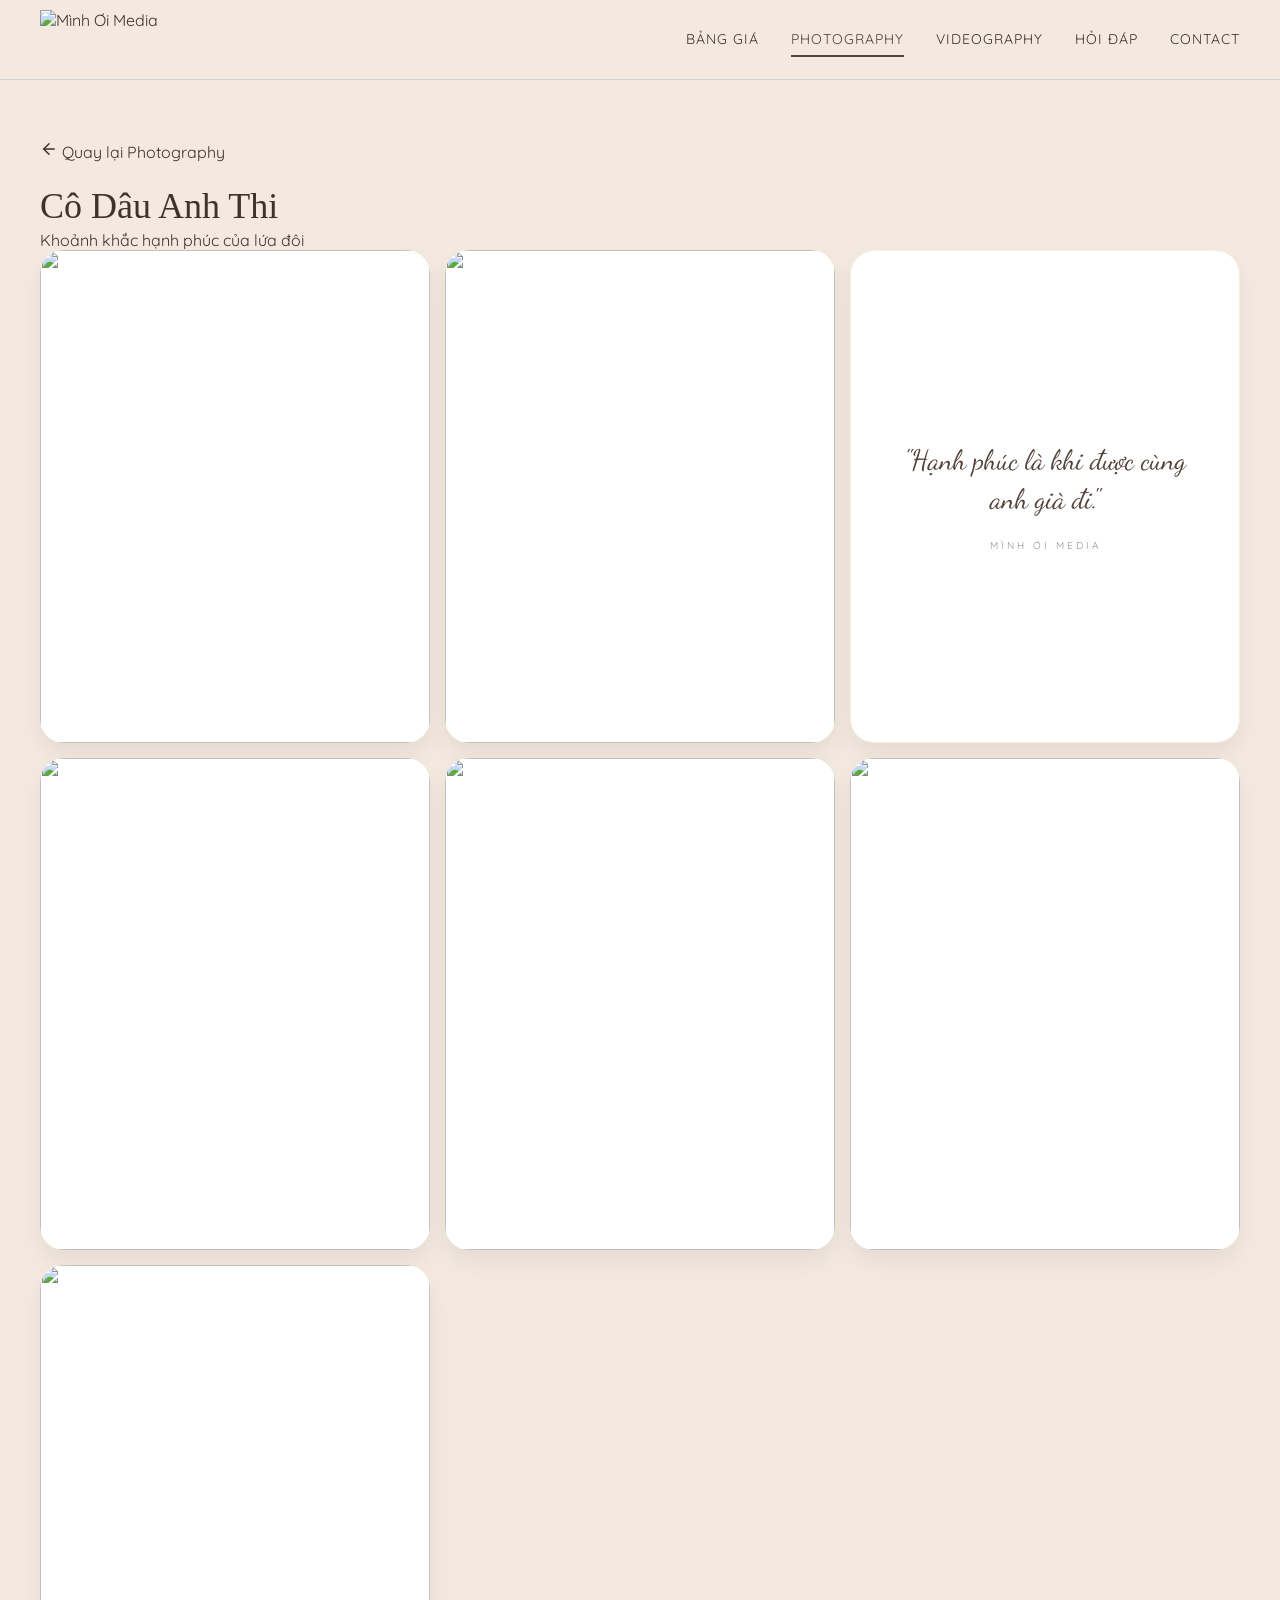
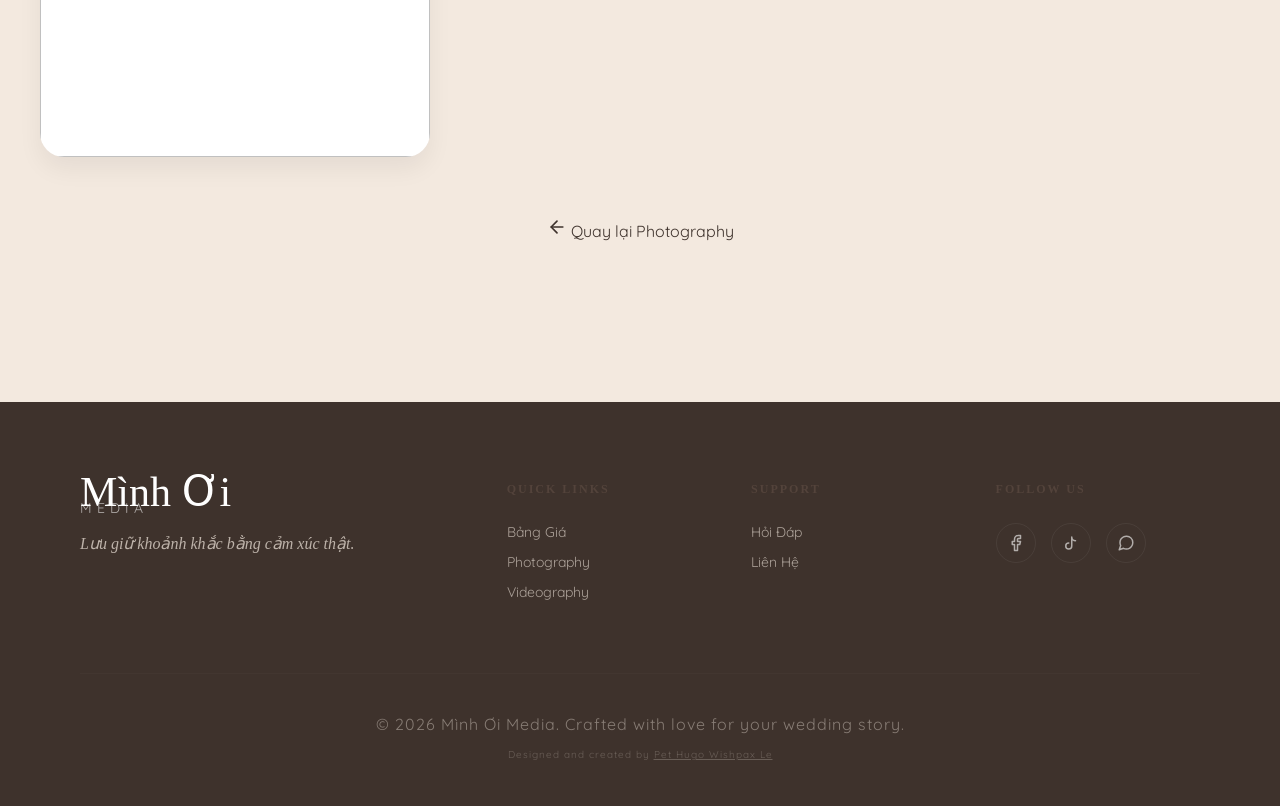
==== album-detail.html @ a2ce431c "Add: New Lễ Dặm Ngõ video and renumbered portfolio grid" ====
<!DOCTYPE html>
<html lang="vi">

<head>
  <meta charset="UTF-8">
  <meta name="viewport" content="width=device-width, initial-scale=1.0">
  <title>Album Chi Tiết - Mình Ơi Media</title>
  <link rel="stylesheet" href="css/style.css">
  <link rel="preconnect" href="https://fonts.googleapis.com">
  <link rel="preconnect" href="https://fonts.gstatic.com" crossorigin>
  <link
    href="https://fonts.googleapis.com/css2?family=Dancing+Script:wght@700&family=Quicksand:wght@400;700&display=swap"
    rel="stylesheet">
  <script src="js/layout.js"></script>
</head>

<body>

  <div id="header-placeholder"></div>

  <main class="container section">
    <div style="margin-bottom: 20px;">
      <a href="photography.html" class="back-link" style="margin-top: 0;">
        <svg width="18" height="18" viewBox="0 0 24 24" fill="none" stroke="currentColor" stroke-width="2"
          stroke-linecap="round" stroke-linejoin="round">
          <line x1="19" y1="12" x2="5" y2="12"></line>
          <polyline points="12 19 5 12 12 5"></polyline>
        </svg>
        Quay lại Photography
      </a>
    </div>

    <div class="price-header reveal">
      <h2 id="albumTitle">Wedding Album</h2>
      <p id="albumSub">Khoảnh khắc hạnh phúc của lứa đôi</p>
    </div>

    <div class="gallery-grid album-detail-grid reveal" id="albumGrid">
      <!-- Photos will be injected here by JavaScript -->
    </div>

    <div style="text-align: center; margin-top: 60px;">
      <a href="photography.html" class="back-link">
        <svg width="20" height="20" viewBox="0 0 24 24" fill="none" stroke="currentColor" stroke-width="2"
          stroke-linecap="round" stroke-linejoin="round">
          <line x1="19" y1="12" x2="5" y2="12"></line>
          <polyline points="12 19 5 12 12 5"></polyline>
        </svg>
        Quay lại Photography
      </a>
    </div>
  </main>

  <div id="footer-placeholder"></div>

  <script src="js/main.js"></script>
  <script>
    layout.inject('photography');

    // Mock Database for 12 Albums (72 images total)
    const albumData = {
      "1": {
        name: "Cô Dâu Anh Thi",
        images: [
          "https://res.cloudinary.com/dyehwoscu/image/upload/v1778867570/A%CC%89nh_ma%CC%80n_hi%CC%80nh_2026-05-16_lu%CC%81c_00.52.45_y3jgu2.png",
          "https://res.cloudinary.com/dyehwoscu/image/upload/v1778867585/A%CC%89nh_ma%CC%80n_hi%CC%80nh_2026-05-16_lu%CC%81c_00.53.00_eejfwb.png",
          "https://res.cloudinary.com/dyehwoscu/image/upload/v1778867624/A%CC%89nh_ma%CC%80n_hi%CC%80nh_2026-05-16_lu%CC%81c_00.53.27_h07cg3.png",
          "https://res.cloudinary.com/dyehwoscu/image/upload/v1778867639/A%CC%89nh_ma%CC%80n_hi%CC%80nh_2026-05-16_lu%CC%81c_00.53.40_mc8ugx.png",
          "https://res.cloudinary.com/dyehwoscu/image/upload/v1778867644/A%CC%89nh_ma%CC%80n_hi%CC%80nh_2026-05-16_lu%CC%81c_00.53.55_llrdom.png",
          "https://res.cloudinary.com/dyehwoscu/image/upload/v1778867688/A%CC%89nh_ma%CC%80n_hi%CC%80nh_2026-05-16_lu%CC%81c_00.54.43_shcogv.png"
        ]
      },
      "2": {
        name: "Tuyền & Toàn",
        images: [
          "https://res.cloudinary.com/dyehwoscu/image/upload/v1778867798/A%CC%89nh_ma%CC%80n_hi%CC%80nh_2026-05-16_lu%CC%81c_00.56.26_crbg4y.png",
          "https://res.cloudinary.com/dyehwoscu/image/upload/v1778867952/A%CC%89nh_ma%CC%80n_hi%CC%80nh_2026-05-16_lu%CC%81c_00.58.47_cwvued.png",
          "https://res.cloudinary.com/dyehwoscu/image/upload/v1778867965/A%CC%89nh_ma%CC%80n_hi%CC%80nh_2026-05-16_lu%CC%81c_00.59.08_z3aqrq.png",
          "https://res.cloudinary.com/dyehwoscu/image/upload/v1778868008/A%CC%89nh_ma%CC%80n_hi%CC%80nh_2026-05-16_lu%CC%81c_01.00.03_f8xjlv.png",
          "https://res.cloudinary.com/dyehwoscu/image/upload/v1778868021/A%CC%89nh_ma%CC%80n_hi%CC%80nh_2026-05-16_lu%CC%81c_01.00.16_aghjgg.png"
        ]
      },

      "3": {
        name: "Huỳnh & Khanh",
        images: [
          "https://res.cloudinary.com/dyehwoscu/image/upload/v1778868256/A%CC%89nh_ma%CC%80n_hi%CC%80nh_2026-05-16_lu%CC%81c_01.04.04_bqmqoh.png",
          "https://res.cloudinary.com/dyehwoscu/image/upload/v1778868247/A%CC%89nh_ma%CC%80n_hi%CC%80nh_2026-05-16_lu%CC%81c_01.03.53_oynrd2.png",
          "https://res.cloudinary.com/dyehwoscu/image/upload/v1778868284/A%CC%89nh_ma%CC%80n_hi%CC%80nh_2026-05-16_lu%CC%81c_01.04.27_uslb1x.png",
          "https://res.cloudinary.com/dyehwoscu/image/upload/v1778868303/A%CC%89nh_ma%CC%80n_hi%CC%80nh_2026-05-16_lu%CC%81c_01.04.40_gc7xqq.png",
          "https://res.cloudinary.com/dyehwoscu/image/upload/v1778868307/A%CC%89nh_ma%CC%80n_hi%CC%80nh_2026-05-16_lu%CC%81c_01.04.59_gtc5yh.png"
        ]
      },
      "4": {
        name: "Nhi & Tú",
        images: [
          "https://res.cloudinary.com/dyehwoscu/image/upload/v1778868472/A%CC%89nh_ma%CC%80n_hi%CC%80nh_2026-05-16_lu%CC%81c_01.07.38_vb0vzj.png",
          "https://res.cloudinary.com/dyehwoscu/image/upload/v1778868494/A%CC%89nh_ma%CC%80n_hi%CC%80nh_2026-05-16_lu%CC%81c_01.07.47_w2yy7k.png",
          "https://res.cloudinary.com/dyehwoscu/image/upload/v1778868461/A%CC%89nh_ma%CC%80n_hi%CC%80nh_2026-05-16_lu%CC%81c_01.07.24_umuiot.png",
          "https://res.cloudinary.com/dyehwoscu/image/upload/v1778868434/A%CC%89nh_ma%CC%80n_hi%CC%80nh_2026-05-16_lu%CC%81c_01.06.59_scdpja.png",
          "https://res.cloudinary.com/dyehwoscu/image/upload/v1778868447/A%CC%89nh_ma%CC%80n_hi%CC%80nh_2026-05-16_lu%CC%81c_01.07.10_ytfgfo.png"
        ]
      },
      "5": {
        name: "Phượng & Tú",
        images: [
          "https://res.cloudinary.com/dyehwoscu/image/upload/v1778868683/A%CC%89nh_ma%CC%80n_hi%CC%80nh_2026-05-16_lu%CC%81c_01.11.14_swv3sn.png",
          "https://res.cloudinary.com/dyehwoscu/image/upload/v1778868679/A%CC%89nh_ma%CC%80n_hi%CC%80nh_2026-05-16_lu%CC%81c_01.10.59_rrn3sp.png",
          "https://res.cloudinary.com/dyehwoscu/image/upload/v1778868662/A%CC%89nh_ma%CC%80n_hi%CC%80nh_2026-05-16_lu%CC%81c_01.10.47_isftcd.png",
          "https://res.cloudinary.com/dyehwoscu/image/upload/v1778868638/A%CC%89nh_ma%CC%80n_hi%CC%80nh_2026-05-16_lu%CC%81c_01.10.30_juo9h8.png",
          "https://res.cloudinary.com/dyehwoscu/image/upload/v1778868634/A%CC%89nh_ma%CC%80n_hi%CC%80nh_2026-05-16_lu%CC%81c_01.10.18_gymlgo.png"
        ]
      },
      "6": {
        name: "Huyền & Trâm",
        images: [
          "https://res.cloudinary.com/dyehwoscu/image/upload/v1778868752/A%CC%89nh_ma%CC%80n_hi%CC%80nh_2026-05-16_lu%CC%81c_01.12.23_u1weqz.png",
          "https://res.cloudinary.com/dyehwoscu/image/upload/v1778867570/A%CC%89nh_ma%CC%80n_hi%CC%80nh_2026-05-16_lu%CC%81c_00.52.45_y3jgu2.png",
          "https://res.cloudinary.com/dyehwoscu/image/upload/v1778867585/A%CC%89nh_ma%CC%80n_hi%CC%80nh_2026-05-16_lu%CC%81c_00.53.00_eejfwb.png",
          "https://res.cloudinary.com/dyehwoscu/image/upload/v1778868683/A%CC%89nh_ma%CC%80n_hi%CC%80nh_2026-05-16_lu%CC%81c_01.11.14_swv3sn.png",
          "https://res.cloudinary.com/dyehwoscu/image/upload/v1778868679/A%CC%89nh_ma%CC%80n_hi%CC%80nh_2026-05-16_lu%CC%81c_01.10.59_rrn3sp.png"
        ]
      },
      "6": {
        name: "Yêu là đến",
        images: [
          "https://res.cloudinary.com/dyehwoscu/image/upload/v1778924906/A%CC%89nh_ma%CC%80n_hi%CC%80nh_2026-05-16_lu%CC%81c_16.48.21_jyln8y.png",
          "https://res.cloudinary.com/dyehwoscu/image/upload/v1778924834/A%CC%89nh_ma%CC%80n_hi%CC%80nh_2026-05-16_lu%CC%81c_16.47.07_bayvhm.png",
          "https://res.cloudinary.com/dyehwoscu/image/upload/v1778924792/A%CC%89nh_ma%CC%80n_hi%CC%80nh_2026-05-16_lu%CC%81c_16.46.16_equrtw.png",
          "https://res.cloudinary.com/dyehwoscu/image/upload/v1778924759/A%CC%89nh_ma%CC%80n_hi%CC%80nh_2026-05-16_lu%CC%81c_16.45.48_aiqrqc.png",
          "https://res.cloudinary.com/dyehwoscu/image/upload/v1778924903/A%CC%89nh_ma%CC%80n_hi%CC%80nh_2026-05-16_lu%CC%81c_16.47.41_tmknzx.png",
          "https://res.cloudinary.com/dyehwoscu/image/upload/v1778924834/A%CC%89nh_ma%CC%80n_hi%CC%80nh_2026-05-16_lu%CC%81c_16.47.07_bayvhm.png"
        ]
      }
    };

    // Fill missing data for demo
    for (let i = 3; i <= 12; i++) {
      if (!albumData[i]) albumData[i] = { name: `Cặp đôi #${i}`, images: albumData["1"].images };
    }

    const params = new URLSearchParams(window.location.search);
    const id = params.get('id') || "1";
    const currentAlbum = albumData[id];

    if (currentAlbum) {
      document.getElementById('albumTitle').innerText = currentAlbum.name;
      const grid = document.getElementById('albumGrid');

      const quotes = [
        "Vì yêu mà đến, vì thương mà ở lại.",
        "Hạnh phúc là khi được cùng anh già đi.",
        "Tình yêu không phải là nhìn nhau, mà là cùng nhìn về một hướng.",
        "Cảm ơn em đã xuất hiện trong cuộc đời anh.",
        "Yêu là cùng nhau đi hết đoạn đường đời.",
        "Bên nhau bình yên, nắm tay đến già."
      ];

      currentAlbum.images.forEach((imgUrl, index) => {
        grid.innerHTML += `<div class="gallery-card"><img src="${imgUrl}" class="gallery-image"></div>`;

        // Intersperse a quote at a strategic position (e.g., after the 2nd photo)
        if (index === 1) {
          const randomQuote = quotes[Math.floor(Math.random() * quotes.length)];
          grid.innerHTML += `
            <div class="gallery-card quote-card">
              <p>"${randomQuote}"</p>
              <div class="quote-author">MÌNH ƠI MEDIA</div>
            </div>
          `;
        }
      });

      // Update layout class based on TOTAL children (images + quotes)
      const totalCount = grid.children.length;
      grid.classList.add(`album-count-${totalCount}`);
    }
  </script>
</body>

</html>
---- css/style.css ----
/* 
  Design System for Mình Ơi Media 
  Inspired by The Wedd Media
*/

:root {
  /* Colors */
  --primary: #53433B;
  --primary-hover: #3E322C;
  --primary-active: #2B231F;
  --cream: #F3E9DF;
  --white: #FFFFFF;
  --charcoal: #3E322C;
  --tan: #A99B92;
  --taupe: #B8B5AC;
  --gray-medium: #504C49;
  --gray-light: #D0D0D0;
  --gray-neutral: #93948E;

  /* Typography */
  --font-serif: "Times New Roman", Georgia, serif;
  --font-sans: "Quicksand", sans-serif;
  --font-script: "Dancing Script", cursive;

  /* Spacing */
  --spacing-xs: 4px;
  --spacing-sm: 8px;
  --spacing-md: 16px;
  --spacing-lg: 24px;
  --spacing-xl: 32px;
  --spacing-xxl: 40px;
  --spacing-huge: 60px;
  --spacing-giant: 100px;

  /* Transitions */
  --transition: 0.3s ease;
}

/* Base Reset */
* {
  margin: 0;
  padding: 0;
  box-sizing: border-box;
}

body {
  font-family: var(--font-sans);
  background-color: var(--cream);
  color: var(--charcoal);
  line-height: 1.3;
  overflow-x: hidden;
}

h1,
h2,
h3,
h4,
h5,
h6 {
  font-family: var(--font-serif);
  font-weight: 400;
  color: var(--charcoal);
}

a {
  text-decoration: none;
  color: inherit;
  transition: var(--transition);
}

ul {
  list-style: none;
}

/* Typography Hierarchy */
h1 {
  font-size: 60px;
  line-height: 66px;
}

h2 {
  font-size: 36px;
}

h3 {
  font-size: 24px;
  line-height: 1.1;
}

p,
span,
li {
  font-size: 16px;
  line-height: 20.8px;
}

.text-small {
  font-size: 14px;
  line-height: 14px;
}

/* Layout */
.container {
  max-width: 1200px;
  margin: 0 auto;
  padding: 0 var(--spacing-xxl);
}

.section {
  padding: var(--spacing-huge) 0;
}

/* Navigation */
.navbar {
  height: 80px;
  display: flex;
  align-items: center;
  justify-content: space-between;
  background-color: var(--cream);
  position: sticky;
  top: 0;
  z-index: 1000;
  border-bottom: 1px solid var(--gray-light);
  padding: 0 var(--spacing-xxl);
}

.nav-links {
  display: flex;
  gap: var(--spacing-xl);
}

.nav-link {
  font-size: 14px;
  text-transform: uppercase;
  letter-spacing: 1px;
  position: relative;
  padding: 8px 0;
}

.nav-link::after {
  content: '';
  position: absolute;
  bottom: 0;
  left: 0;
  width: 0;
  height: 2px;
  background-color: var(--primary);
  transition: var(--transition);
}

.nav-link:hover {
  color: var(--primary);
}

.nav-link:hover::after,
.nav-link.active::after {
  width: 100%;
}

.nav-link.active {
  color: var(--primary);
}

.mobile-menu-toggle {
  display: none;
  background: none;
  border: none;
  color: var(--charcoal);
  cursor: pointer;
}

/* Brand */
.navbar-brand {
  display: flex;
  align-items: center;
  height: 100%;
}

.brand-logo {
  font-family: var(--font-serif);
  font-size: 24px;
  display: block;
  text-align: center;
}

/* Buttons */
.btn {
  display: inline-block;
  padding: 14px 32px;
  border-radius: 50px;
  font-size: 18px;
  cursor: pointer;
  border: none;
  transition: var(--transition);
  text-align: center;
}

.btn-primary {
  background-color: var(--primary);
  color: var(--cream);
}

.btn-primary:hover {
  background-color: var(--primary-hover);
}

.btn-circle {
  width: 60px;
  height: 60px;
  border-radius: 50%;
  display: flex;
  align-items: center;
  justify-content: center;
  background-color: var(--primary);
  color: var(--cream);
  box-shadow: rgba(0, 0, 0, 0.15) 0px 3px 8px 1px;
}

.btn-circle:hover {
  background-color: var(--primary-hover);
  box-shadow: rgba(0, 0, 0, 0.25) 0px 5px 12px 2px;
}

/* Hero Section */
.hero {
  position: relative;
  height: 80vh;
  min-height: 600px;
  width: 100%;
  overflow: hidden;
  display: flex;
  align-items: center;
  justify-content: center;
}

.hero-content {
  position: absolute;
  top: 75%;
  /* Lowered further from 60% */
  left: 50%;
  transform: translate(-50%, -50%);
  z-index: 10;
  text-align: center;
  width: 90%;
  max-width: 1000px;
  color: var(--white);
  animation: fadeInDown 1.2s ease-out forwards;
}

@keyframes fadeInDown {
  from {
    opacity: 0;
    transform: translate(-50%, -85%);
  }

  to {
    opacity: 1;
    transform: translate(-50%, -50%);
  }
}

.scroll-indicator {
  position: absolute;
  bottom: 30px;
  left: 50%;
  transform: translateX(-50%);
  z-index: 10;
  color: var(--white);
  animation: bounce 2s infinite;
  opacity: 0.7;
}

@keyframes bounce {

  0%,
  20%,
  50%,
  80%,
  100% {
    transform: translateX(-50%) translateY(0);
  }

  40% {
    transform: translateX(-50%) translateY(-10px);
  }

  60% {
    transform: translateX(-50%) translateY(-5px);
  }
}

.hero-slider {
  position: absolute;
  top: 0;
  left: 0;
  width: 100%;
  height: 100%;
  z-index: -1;
}

.hero-slide {
  position: absolute;
  top: 0;
  left: 0;
  width: 100%;
  height: 100%;
  opacity: 0;
  transition: opacity 1s ease-in-out;
  background-size: cover;
  background-position: center;
}

.hero-slide.active {
  opacity: 1;
}

.hero-overlay {
  position: absolute;
  top: 0;
  left: 0;
  width: 100%;
  height: 100%;
  background: rgba(0, 0, 0, 0.3);
  z-index: 0;
}

.brand-title-wrap {
  display: flex;
  align-items: baseline;
  justify-content: center;
  gap: 15px;
  margin-bottom: 20px;
  /* Increased spacing */
}

.brand-minh-oi {
  font-family: var(--font-sans);
  font-weight: 700;
  font-size: 6vw;
  color: #F3E9DF;
  text-shadow: 0 2px 15px rgba(0, 0, 0, 0.3);
  letter-spacing: -1px;
}

@media (max-width: 768px) {
  .brand-minh-oi {
    font-size: 12vw;
  }
}

.brand-media {
  font-family: var(--font-sans);
  font-weight: 300;
  /* Thinner for luxury feel */
  font-size: 4vw;
  color: #F3E9DF;
  text-shadow: 0 2px 15px rgba(0, 0, 0, 0.3);
}

@media (max-width: 768px) {
  .brand-media {
    font-size: 8vw;
  }
}

.brand-subtitle {
  font-family: var(--font-serif);
  font-size: 1.2vw;
  /* Smaller for elegance */
  color: #F3E9DF;
  text-transform: uppercase;
  letter-spacing: 12px;
  /* More spacing */
  margin-top: 10px;
  margin-bottom: 30px;
  /* Spacing before description */
  opacity: 0.9;
  text-shadow: 0 2px 15px rgba(0, 0, 0, 0.3);
}

@media (max-width: 768px) {
  .brand-subtitle {
    font-size: 3vw;
    letter-spacing: 6px;
  }
}

.hero-description {
  font-family: var(--font-sans);
  font-size: 14px;
  color: var(--white);
  opacity: 0.8;
  max-width: 600px;
  margin: 0 auto;
  line-height: 1.6;
  letter-spacing: 1px;
}

/* Pricing Table */
.price-section {
  background-color: var(--white);
}

.pricing-tab {
  position: relative;
  /* ... existing styles ... */
}

.tab-badge {
  position: absolute;
  top: -18px; /* Moved up to avoid overlapping text */
  right: -8px;
  font-size: 8px;
  padding: 2px 10px;
  border-radius: 20px;
  font-weight: 800;
  text-transform: uppercase;
  letter-spacing: 1px;
  box-shadow: 0 4px 15px rgba(0,0,0,0.2);
  overflow: hidden; /* For the sheen effect */
}

/* Metallic/Glossy Sheen Animation */
.tab-badge::after {
  content: '';
  position: absolute;
  top: 0;
  left: -100%;
  width: 100%;
  height: 100%;
  background: linear-gradient(
    90deg, 
    transparent, 
    rgba(255, 255, 255, 0.4), 
    transparent
  );
  transition: none;
  animation: shine 3s infinite;
}

@keyframes shine {
  0% { left: -100%; }
  20% { left: 100%; }
  100% { left: 100%; }
}

.tab-badge.hot {
  background: linear-gradient(135deg, #ff4757, #ff6b81);
  color: white;
  border: 1px solid rgba(255,255,255,0.2);
}

.tab-badge.premium {
  background: linear-gradient(135deg, #d4af37, #f9d71c, #d4af37); /* Golden Metallic */
  color: #53433b; /* Dark text for better contrast on gold */
  border: 1px solid rgba(255,255,255,0.4);
}

@keyframes pulse-small {
  0% { transform: scale(1); }
  50% { transform: scale(1.05); }
  100% { transform: scale(1); }
}

.price-grid {
  display: grid;
  grid-template-columns: repeat(3, 1fr);
  gap: var(--spacing-xl);
  justify-content: center;
  padding: 20px 40px; /* Added room for floating hearts */
  overflow: visible;
}

.price-card {
  background: #ffffff; /* Paper White */
  border-radius: 24px;
  padding: var(--spacing-xxl);
  display: flex;
  flex-direction: column;
  transition: all 0.4s cubic-bezier(0.4, 0, 0.2, 1);
  position: relative;
  border: 1px solid rgba(83, 67, 59, 0.1); /* Subtle warm border */
  overflow: visible;
  box-shadow: 0 10px 30px rgba(0, 0, 0, 0.04);
}

.price-card:hover {
  background: rgba(255, 255, 255, 0.15);
  border-color: var(--primary);
  box-shadow: 0 15px 45px rgba(83, 67, 59, 0.1);
  transform: translateY(-8px);
}

.price-card h3 {
  font-family: var(--font-sans);
  font-weight: 700;
  font-size: 20px;
  color: var(--primary);
  margin-bottom: 10px;
  letter-spacing: 1px;
}

.price-card .price {
  font-size: 28px;
  font-family: var(--font-serif);
  margin-bottom: var(--spacing-lg);
}

.price-card ul {
  margin-bottom: var(--spacing-xl);
  flex-grow: 1;
}

.price-card li {
  margin-bottom: var(--spacing-sm);
  color: var(--gray-medium);
  padding-left: 20px;
  position: relative;
}

.price-card li::before {
  content: '•';
  position: absolute;
  left: 0;
  color: var(--primary);
}

.price-card.popular::before {
  content: '❤';
  position: absolute;
  top: -20px;
  left: -15px;
  font-size: 60px;
  color: #800000; /* Deep Maroon */
  z-index: 30;
  text-shadow: 
    2px 2px 0px #fff,
    -2px -2px 0px #fff,
    2px -2px 0px #fff,
    -2px 2px 0px #fff,
    0 10px 20px rgba(0,0,0,0.3);
  transition: var(--transition);
}

.price-card.popular {
  border: 1px solid rgba(255, 255, 255, 0.15);
  box-shadow: 0 8px 32px 0 rgba(0, 0, 0, 0.05);
}

/* Tablet / iPad Layout */
@media (min-width: 768px) and (max-width: 1199px) {
  .price-grid {
    grid-template-columns: repeat(2, 1fr);
    gap: var(--spacing-lg);
  }

  .price-card {
    padding: var(--spacing-xl);
  }

  .price-card .price {
    font-size: 24px;
  }
}

/* Mobile Specific Adjustments for Heart */
@media (max-width: 767px) {
  .price-card.popular::before {
    top: -25px;
    left: -10px;
    font-size: 55px;
    animation: heartbeat 1.5s ease-in-out infinite;
    transform-origin: center;
  }
  
  .price-grid {
    padding: 20px 30px; /* More room for heart on mobile */
  }

  .tab-badge {
    font-size: 7px;
    padding: 1px 6px;
    top: -15px; /* Higher on mobile too */
    right: -3px;
  }
}

@keyframes heartbeat {
  0% { transform: scale(1); }
  15% { transform: scale(1.15); }
  30% { transform: scale(1); }
  45% { transform: scale(1.25); }
  70% { transform: scale(1); }
  100% { transform: scale(1); }
}

/* Price Footer Section */
.price-footer-container {
  margin-top: 80px;
  padding: 50px 40px;
  background: #faf9f6; /* Matching Paper White */
  border: 1px solid rgba(83, 67, 59, 0.1);
  border-radius: 24px;
}

.price-footer-header h3 {
  font-family: var(--font-sans);
  color: var(--primary);
  margin-bottom: 40px;
  font-size: 18px;
  text-transform: uppercase;
  letter-spacing: 3px;
  text-align: center;
}

.price-footer-grid {
  display: grid;
  grid-template-columns: repeat(3, 1fr);
  gap: 40px;
}

.footer-item h4 {
  font-family: var(--font-sans);
  font-weight: 700;
  font-size: 15px;
  margin-bottom: 12px;
  color: var(--primary);
  letter-spacing: 1px;
}

.footer-item p {
  font-size: 14px;
  color: var(--gray-medium);
  line-height: 1.8;
}

.note-highlight {
  margin-top: 15px;
  font-style: italic;
  color: var(--primary) !important;
  font-weight: 600;
}

@media (max-width: 767px) {
  .price-footer-container {
    margin-top: 50px;
    padding: 30px 20px;
  }
  
  .price-footer-grid {
    grid-template-columns: 1fr;
    gap: 30px;
  }

  .price-footer-header h3 {
    margin-bottom: 30px;
    font-size: 16px;
  }
  
  .footer-item {
    text-align: left;
    padding-bottom: 20px;
    border-bottom: 1px solid rgba(83, 67, 59, 0.05);
  }
  
  .footer-item:last-child {
    border-bottom: none;
  }
}

/* FAQ */
.faq-grid {
  max-width: 800px;
  margin: 0 auto;
}

.faq-item {
  border-bottom: 1px solid var(--gray-light);
  padding: var(--spacing-lg) 0;
}

.faq-question {
  display: flex;
  justify-content: space-between;
  align-items: center;
  cursor: pointer;
  font-family: var(--font-serif);
  font-size: 20px;
}

.faq-answer {
  max-height: 0;
  overflow: hidden;
  transition: max-height 0.3s ease;
  color: var(--gray-medium);
}

.faq-item.open .faq-answer {
  max-height: 300px;
  margin-top: var(--spacing-md);
}

.faq-icon {
  transition: transform 0.3s ease;
}

.faq-item.open .faq-icon {
  transform: rotate(45deg);
}

/* Gallery */
.gallery-grid {
  display: grid;
  grid-template-columns: repeat(auto-fill, minmax(350px, 1fr));
  gap: 20px;
}

/* Detail specific grid with smart layout */
.album-detail-grid {
  display: grid;
  grid-template-columns: repeat(3, 1fr);
  gap: 15px;
  grid-auto-flow: dense;
  grid-auto-rows: minmax(280px, auto);
}

/* Tailored Layout for 4 images */
.album-detail-grid.album-count-4 {
  grid-template-columns: repeat(3, 1fr);
}

.album-detail-grid.album-count-4 .gallery-card:nth-child(1) {
  grid-column: span 2;
  grid-row: span 2;
}

.album-detail-grid.album-count-4 .gallery-card:nth-child(4) {
  grid-column: span 3;
}

/* Tailored Layout for 5 images/items */
.album-detail-grid.album-count-5 {
  grid-template-columns: repeat(3, 1fr);
}

.album-detail-grid.album-count-5 .gallery-card:nth-child(1) {
  grid-column: span 2;
  grid-row: span 2;
}

.album-detail-grid.album-count-5 .gallery-card:nth-child(5) {
  grid-column: span 2;
}

/* Tailored Layout for 6 images (Editorial Mix) */
.album-detail-grid.album-count-6 {
  grid-template-columns: repeat(3, 1fr);
}

.album-detail-grid.album-count-6 .gallery-card:nth-child(1) {
  grid-column: span 2;
  grid-row: span 2;
}

.album-detail-grid.album-count-6 .gallery-card:nth-child(4) {
  grid-column: span 2;
}

.album-detail-grid.album-count-6 .gallery-card:nth-child(5) {
  grid-row: span 2;
}

/* Responsive */
@media (max-width: 768px) {
  .album-detail-grid {
    grid-template-columns: 1fr !important;
    grid-auto-rows: auto !important;
    gap: 15px !important;
  }

  .album-detail-grid .gallery-card,
  .album-detail-grid[class*="album-count-"] .gallery-card {
    grid-column: span 1 !important;
    grid-row: span 1 !important;
  }
}

.gallery-card {
  border-radius: 8px;
  overflow: hidden;
  box-shadow: rgba(0, 0, 0, 0.06) 0px 12px 24px 0px;
  background: var(--white);
  cursor: pointer;
  transition: var(--transition);
}

.gallery-card:hover {
  /* Motion disabled as requested */
  transform: none;
}

/* Quote Card Style */
.quote-card {
  display: flex;
  flex-direction: column;
  align-items: center;
  justify-content: center;
  text-align: center;
  padding: 40px;
  background-color: #FAF6F2;
  border: 1px solid rgba(212, 163, 115, 0.2);
  min-height: 280px;
  border-radius: 8px;
}

.quote-card p {
  font-family: 'Dancing Script', cursive;
  font-size: 28px;
  color: var(--primary);
  line-height: 1.4;
  margin: 0;
}

.quote-card .quote-author {
  font-family: var(--font-sans);
  font-size: 10px;
  text-transform: uppercase;
  letter-spacing: 3px;
  margin-top: 20px;
  color: var(--gray-neutral);
}

.gallery-image {
  width: 100%;
  aspect-ratio: 4/5;
  object-fit: cover;
}

.gallery-info {
  padding: var(--spacing-md);
  text-align: center;
}

/* Video Cards */
.video-card {
  position: relative;
  transition: var(--transition);
}

.play-button-overlay {
  position: absolute;
  top: 0;
  left: 0;
  width: 100%;
  height: 100%;
  background: rgba(0, 0, 0, 0.3);
  display: flex;
  align-items: center;
  justify-content: center;
  color: white;
  opacity: 0.8;
  transition: all 0.3s ease;
}

.video-card:hover .play-button-overlay {
  background: rgba(0, 0, 0, 0.5);
  opacity: 1;
}

.video-card:hover .play-button-overlay svg {
  transform: scale(1.1);
}

.video-overlay {
  position: fixed;
  top: 0;
  left: 0;
  width: 100%;
  height: 100%;
  background: rgba(0, 0, 0, 0.95);
  display: none;
  align-items: center;
  justify-content: center;
  z-index: 9999;
  padding: 20px;
}

.video-container {
  position: relative;
  width: 100%;
  max-width: 1000px;
  aspect-ratio: 16/9;
  background: black;
  box-shadow: 0 0 50px rgba(0, 0, 0, 0.5);
}

.video-container iframe {
  width: 100%;
  height: 100%;
}

.close-video {
  position: absolute;
  top: -40px;
  right: -40px;
  background: none;
  border: none;
  color: white;
  font-size: 40px;
  cursor: pointer;
  line-height: 1;
}

/* Video Direct Embeds */
.video-item {
  background: var(--white);
  border-radius: 12px;
  overflow: hidden;
  box-shadow: 0 10px 30px rgba(0, 0, 0, 0.05);
  transition: var(--transition);
}

.video-item:hover {
  /* Motion disabled as requested */
  transform: none;
  box-shadow: 0 15px 40px rgba(0, 0, 0, 0.1);
}

.video-wrapper {
  position: relative;
  width: 100%;
  padding-top: 56.25%;
  /* 16:9 Aspect Ratio */
}

.video-wrapper iframe,
.video-wrapper video {
  position: absolute;
  top: 0;
  left: 0;
  width: 100%;
  height: 100%;
  border: 0;
  object-fit: cover;
}

.video-container {
  width: 80%;
  max-width: 1000px;
  aspect-ratio: 16/9;
}

/* Contact */
.contact-hero {
  height: 50vh;
}

.contact-content {
  text-align: center;
  padding: var(--spacing-huge) 0;
}

.contact-buttons {
  display: flex;
  justify-content: center;
  gap: var(--spacing-lg);
  margin-top: var(--spacing-xl);
}

/* Animations - Disabled movement as requested */
.reveal {
  opacity: 1;
  /* Default to visible to prevent flickers */
  transform: none;
}

.reveal.active {
  opacity: 1;
  transform: none;
}

/* Responsive Layouts */
@media (max-width: 1199px) {
  .container {
    padding: 0 var(--spacing-xl);
  }
}

@media (max-width: 1023px) {
  .price-grid {
    display: flex;
    flex-wrap: wrap;
    justify-content: center;
    gap: var(--spacing-lg);
  }

  .gallery-grid {
    display: grid;
    grid-template-columns: repeat(2, 1fr);
    gap: var(--spacing-lg);
  }

  .price-card {
    padding: var(--spacing-xl);
    flex: 0 1 45%;
    /* Approximately 2 columns with centering */
    min-width: 300px;
  }

  h1 {
    font-size: 48px;
  }
}

@media (max-width: 767px) {
  .gallery-grid {
    grid-template-columns: 1fr;
  }

  h1 {
    font-size: 40px;
  }

  .navbar {
    padding: 0 var(--spacing-md);
  }

  .mobile-menu-toggle {
    display: block;
    z-index: 1001;
  }

  .nav-links {
    position: fixed;
    top: 0;
    right: -100%;
    width: 75%;
    height: 100vh;
    background: rgba(255, 255, 255, 0.1);
    /* High transparency */
    backdrop-filter: blur(30px);
    -webkit-backdrop-filter: blur(30px);
    flex-direction: column;
    align-items: center;
    justify-content: center;
    transition: 0.6s cubic-bezier(0.4, 0, 0.2, 1);
    border-left: 1px solid rgba(255, 255, 255, 0.2);
    box-shadow: -10px 0 30px rgba(0, 0, 0, 0.05);
    z-index: 1000;
  }

  .nav-links.active {
    right: 0;
  }

  .nav-link {
    font-size: 22px;
    /* Even larger */
    font-weight: 800;
    /* Extra bold */
    color: var(--white) !important;
    /* White for brightness */
    text-shadow: 0 4px 15px rgba(0, 0, 0, 0.4);
    /* Strong shadow to pop */
    margin: 18px 0;
    letter-spacing: 3px;
    text-transform: uppercase;
  }
}

/* FAQ Section */
.faq-section {
  display: grid;
  grid-template-columns: 1fr 1.2fr;
  gap: 60px;
  align-items: center;
}

.faq-image {
  width: 100%;
  border-radius: 8px;
  overflow: hidden;
  box-shadow: 0 20px 40px rgba(0, 0, 0, 0.1);
}

.faq-image img {
  width: 100%;
  height: 100%;
  object-fit: cover;
  display: block;
}

.faq-accordion {
  display: flex;
  flex-direction: column;
}

.faq-item {
  border-bottom: 1px solid rgba(83, 67, 59, 0.15);
  padding: 15px 0;
}

.faq-question {
  width: 100%;
  display: flex;
  justify-content: space-between;
  align-items: center;
  padding: 15px 0;
  background: none;
  border: none;
  text-align: left;
  cursor: pointer;
  font-family: var(--font-sans);
  font-weight: 700;
  font-size: 14px;
  letter-spacing: 2px;
  color: var(--primary);
  text-transform: uppercase;
  transition: var(--transition);
}

.faq-question:hover {
  color: var(--secondary);
}

.faq-icon {
  font-size: 20px;
  font-weight: 300;
  transition: transform 0.3s ease;
}

.faq-item.active .faq-icon {
  transform: rotate(45deg);
}

.faq-answer {
  max-height: 0;
  overflow: hidden;
  transition: all 0.4s cubic-bezier(0.4, 0, 0.2, 1);
  opacity: 0;
}

.faq-item.active .faq-answer {
  max-height: 500px;
  padding-top: 10px;
  padding-bottom: 20px;
  opacity: 1;
}

.faq-answer ul {
  list-style: none;
  padding: 0;
}

.faq-answer li {
  font-size: 14px;
  line-height: 1.8;
  color: var(--gray-neutral);
  margin-bottom: 8px;
  position: relative;
  padding-left: 15px;
}

.faq-answer li::before {
  content: "•";
  position: absolute;
  left: 0;
  color: var(--secondary);
}

@media (max-width: 992px) {
  .faq-section {
    grid-template-columns: 1fr;
    gap: 40px;
  }

  .faq-image {
    order: 2;
  }
}

/* Contact Page Styles */
.contact-grid {
  display: grid;
  grid-template-columns: 1fr 1.5fr;
  gap: 60px;
  margin-top: 40px;
}

.contact-info {
  display: flex;
  flex-direction: column;
  gap: 30px;
}

.contact-item {
  display: flex;
  gap: 20px;
  align-items: flex-start;
}

.contact-icon {
  width: 50px;
  height: 50px;
  background: var(--white);
  border-radius: 50%;
  display: flex;
  align-items: center;
  justify-content: center;
  color: var(--primary);
  flex-shrink: 0;
  box-shadow: 0 10px 20px rgba(0, 0, 0, 0.05);
}

.contact-details h4 {
  font-family: var(--font-sans);
  font-weight: 700;
  font-size: 14px;
  text-transform: uppercase;
  letter-spacing: 2px;
  margin-bottom: 5px;
}

.contact-details p {
  color: var(--gray-neutral);
  font-size: 15px;
}

.social-links {
  display: flex;
  gap: 15px;
  margin-top: 20px;
}

.social-btn {
  width: 45px;
  height: 45px;
  border-radius: 12px;
  background: var(--white);
  display: flex;
  align-items: center;
  justify-content: center;
  transition: var(--transition);
  box-shadow: 0 5px 15px rgba(0, 0, 0, 0.05);
}

.social-btn:hover {
  background: var(--primary);
  color: var(--white) !important;
  transform: translateY(-3px);
}

/* Branch Tabs */
.branch-tabs {
  display: flex;
  gap: 10px;
  margin-bottom: 20px;
}

.branch-tab {
  padding: 10px 20px;
  background: var(--white);
  border: 1px solid rgba(83, 67, 59, 0.1);
  border-radius: 30px;
  cursor: pointer;
  font-size: 13px;
  text-transform: uppercase;
  letter-spacing: 1px;
  transition: var(--transition);
}

.branch-tab.active {
  background: var(--primary);
  color: var(--white);
  border-color: var(--primary);
}

.map-container {
  border-radius: 15px;
  overflow: hidden;
  box-shadow: 0 20px 40px rgba(0, 0, 0, 0.1);
  height: 450px;
}

.map-container iframe {
  width: 100%;
  height: 100%;
  border: 0;
}

@media (max-width: 992px) {
  .contact-grid {
    grid-template-columns: 1fr;
  }
}

/* Mobile Specific Overrides */
@media (max-width: 767px) {
  .section {
    padding: var(--spacing-xl) 0;
  }
}

@media (min-width: 768px) {
  .slider-nav {
    display: none;
  }
}

/* Pricing System Update */
.pricing-tabs {
  display: flex;
  justify-content: center;
  gap: 10px;
  margin: 30px 0;
  flex-wrap: wrap;
}

.pricing-tab {
  padding: 10px 20px;
  background: rgba(255, 255, 255, 0.15);
  backdrop-filter: blur(20px);
  border: 1px solid rgba(255, 255, 255, 0.1);
  border-radius: 30px;
  cursor: pointer;
  font-family: var(--font-sans);
  font-weight: 700;
  font-size: 13px;
  text-transform: uppercase;
  letter-spacing: 1px;
  color: var(--primary);
  transition: var(--transition);
}

.pricing-tab.active {
  background: var(--primary);
  color: var(--white);
  border-color: var(--primary);
  box-shadow: 0 4px 15px rgba(83, 67, 59, 0.2);
}

.pricing-content {
  display: none;
  animation: fadeIn 0.5s ease forwards;
}

.pricing-content.active {
  display: block;
}

@keyframes fadeIn {
  from {
    opacity: 0;
    transform: translateY(15px);
  }

  to {
    opacity: 1;
    transform: translateY(0);
  }
}

@media (max-width: 767px) {
  .price-grid:not(.price-footer .price-grid) {
    display: flex !important;
    flex-direction: column !important;
    gap: 20px;
    padding: 0 !important;
    margin: 0 !important;
    width: 100% !important;
  }

  .price-card {
    width: 100% !important;
    min-width: 100% !important;
    background: rgba(255, 255, 255, 0.5);
    backdrop-filter: blur(25px);
    border-radius: 20px;
    border: 1px solid rgba(255, 255, 255, 0.15);
    box-shadow: 0 10px 30px rgba(0, 0, 0, 0.05) !important;
    text-align: center;
  }

  .price-footer .price-grid {
    display: grid !important;
    grid-template-columns: 1fr !important;
    gap: 20px !important;
    margin: 0 !important;
    padding: 0 !important;
    text-align: center;
  }
}

/* Photography Editorial Gallery */
.hero-minimal {
  padding: 100px 0 160px;
  /* More padding bottom for overlap */
  background: var(--bg-cream);
  text-align: center;
  position: relative;
  z-index: 1;
}

.editorial-header {
  max-width: 800px;
  margin: 0 auto;
}

.editorial-header h1 {
  font-size: clamp(2rem, 6vw, 3.5rem);
  /* Smaller size */
  margin: 0;
  line-height: 1.1;
  color: var(--white) !important;
  /* Back to white as requested */
  text-shadow: 0 2px 10px rgba(0, 0, 0, 0.1);
}

.editorial-label {
  display: block;
  font-family: var(--font-sans);
  font-weight: 700;
  font-size: 11px;
  text-transform: uppercase;
  letter-spacing: 5px;
  color: var(--primary);
  margin-bottom: 15px;
  opacity: 0.5;
}

.editorial-divider {
  width: 40px;
  height: 2px;
  background: var(--primary);
  margin: 25px auto;
  opacity: 0.2;
}

.editorial-lead {
  font-family: var(--font-serif);
  font-size: 1.1rem;
  color: var(--gray-medium);
  line-height: 1.6;
  max-width: 600px;
  margin: 0 auto;
}

.editorial-grid {
  display: grid;
  grid-template-columns: repeat(6, 1fr);
  gap: 25px;
  margin-top: -100px;
  /* Overlap the header */
  position: relative;
  z-index: 10;
}

.gallery-card {
  position: relative;
  border-radius: 24px;
  overflow: hidden;
  background: var(--white);
  transition: var(--transition);
}

.gallery-image-wrap {
  width: 100%;
  height: 100%;
  overflow: hidden;
}

.gallery-image {
  width: 100%;
  height: 100%;
  object-fit: cover;
  transition: transform 0.8s cubic-bezier(0.4, 0, 0.2, 1);
}

.gallery-card:hover .gallery-image {
  transform: scale(1.05);
}

.gallery-info-glass {
  position: absolute;
  bottom: 15px;
  left: 15px;
  right: 15px;
  padding: 15px 20px;
  background: rgba(255, 255, 255, 0.25);
  backdrop-filter: blur(20px);
  -webkit-backdrop-filter: blur(20px);
  border-radius: 15px;
  border: 1px solid rgba(255, 255, 255, 0.3);
  color: var(--white); /* White text for better contrast on dark images */
  z-index: 10;
  transition: var(--transition);
  box-shadow: 0 10px 30px rgba(0, 0, 0, 0.1);
}

.gallery-info-glass h3 {
  color: var(--white) !important;
  text-shadow: 0 2px 4px rgba(0, 0, 0, 0.2);
}

.card-category {
  display: block;
  font-size: 10px;
  text-transform: uppercase;
  letter-spacing: 2px;
  margin-bottom: 5px;
  opacity: 0.7;
  font-weight: 700;
}

.gallery-info-glass h3 {
  font-family: var(--font-serif);
  font-size: 18px;
  margin: 0;
}

/* Grid Spans for Editorial Look */
.card-large {
  grid-column: span 4;
  grid-row: span 2;
  height: 600px;
}

.card-medium {
  grid-column: span 2;
  grid-row: span 1;
  height: 285px;
}

.card-portrait {
  grid-column: span 2;
  grid-row: span 2;
  height: 600px;
}

/* Video specific adjustment to prevent gaps */
.video-item {
  height: auto !important;
}

.video-item .video-wrapper {
  aspect-ratio: 16/9;
  height: auto;
}

/* Mobile Adjustments for Editorial Grid */
@media (max-width: 767px) {
  .editorial-grid {
    grid-template-columns: 1fr;
    gap: 15px;
    /* Tighter gap */
    margin-top: -60px;
    /* Reduced overlap for mobile */
  }

  .card-large,
  .card-medium,
  .card-portrait {
    grid-column: span 1;
    grid-row: span 1;
    height: auto !important;
  }

  .hero-minimal {
    padding: 80px 0 100px;
    /* Reduced padding */
  }

  .hero-minimal.has-image {
    height: 50vh;
    /* Consistent height */
  }
}

/* FAQ Premium Accordion */
.faq-container {
  max-width: 900px;
  margin: 0 auto;
}

.faq-item {
  margin-bottom: 15px;
  border: none;
  border-radius: 20px;
  overflow: hidden;
  background: rgba(255, 255, 255, 0.15);
  backdrop-filter: blur(20px);
  -webkit-backdrop-filter: blur(20px);
  border: 1px solid rgba(255, 255, 255, 0.1);
  transition: var(--transition);
}

.faq-question {
  width: 100%;
  display: flex;
  justify-content: space-between;
  align-items: center;
  padding: 25px 30px;
  background: transparent;
  border: none;
  cursor: pointer;
  text-align: left;
  font-family: var(--font-sans);
  font-weight: 700;
  font-size: 14px;
  color: var(--primary);
  letter-spacing: 1px;
}

.faq-icon-wrap {
  width: 32px;
  height: 32px;
  border-radius: 50%;
  background: rgba(83, 67, 59, 0.05);
  display: flex;
  align-items: center;
  justify-content: center;
  transition: var(--transition);
}

.faq-item.active {
  background: var(--white);
  box-shadow: 0 15px 35px rgba(83, 67, 59, 0.08);
  border-color: rgba(83, 67, 59, 0.1);
}

.faq-item.active .faq-icon-wrap {
  transform: rotate(45deg);
  background: var(--primary);
  color: var(--white);
}

.faq-answer {
  max-height: 0;
  overflow: hidden;
  transition: all 0.5s cubic-bezier(0.4, 0, 0.2, 1);
}

.faq-item.active .faq-answer {
  max-height: 500px;
}

.faq-answer-inner {
  padding: 0 30px 30px;
  color: var(--gray-medium);
  line-height: 1.8;
}

.faq-answer-inner ul {
  padding-left: 20px;
}

.faq-answer-inner li {
  margin-bottom: 10px;
}

/* Mobile FAQ Adjustments */
@media (max-width: 767px) {
  .faq-question {
    padding: 20px;
    font-size: 13px;
  }

  .faq-answer-inner {
    padding: 0 20px 20px;
    font-size: 14px;
  }

  .faq-icon-wrap {
    width: 28px;
    height: 28px;
  }
}

/* Premium Cinematic Editorial Header */
.hero-minimal.has-image {
  height: 50vh;
  min-height: 400px;
  padding: 0;
  display: flex;
  align-items: center;
  justify-content: center;
  overflow: hidden;
  position: relative;
  background: var(--primary);
}

.hero-minimal-bg {
  position: absolute;
  top: 0;
  left: 0;
  width: 100%;
  height: 100%;
  object-fit: cover;
  opacity: 0.5;
  /* Slightly darker to make white text pop */
  filter: brightness(0.6);
}

.hero-minimal.has-image .editorial-header {
  position: relative;
  z-index: 10;
  background: rgba(255, 255, 255, 0.15);
  backdrop-filter: blur(20px);
  -webkit-backdrop-filter: blur(20px);
  padding: 50px 80px;
  border-radius: 40px;
  border: 1px solid rgba(255, 255, 255, 0.1);
  box-shadow: 0 25px 50px rgba(0, 0, 0, 0.1);
  max-width: 700px;
}

.hero-minimal.has-image h1,
.hero-minimal.has-image .editorial-label,
.hero-minimal.has-image .editorial-lead {
  color: var(--white) !important;
}

.hero-minimal.has-image .editorial-divider {
  background: var(--white);
}

/* Overlap adjustment for cinematic header */
.hero-minimal.has-image+.section .faq-container,
.hero-minimal.has-image+.section .editorial-grid {
  margin-top: 40px; /* Changed from -60px to positive space */
  position: relative;
  z-index: 20;
}

@media (max-width: 767px) {
  .hero-minimal.has-image {
    height: 60vh;
  }

  .hero-minimal.has-image .editorial-header {
    padding: 30px;
    width: 90%;
    border-radius: 24px;
  }

  .hero-minimal.has-image+.section .faq-container,
  .hero-minimal.has-image+.section .editorial-grid {
    margin-top: 20px; /* More space on mobile too */
  }
}

/* Contact Page Premium Styles */
.philosophy-section {
  text-align: center;
  max-width: 850px;
  margin: 0 auto 80px;
  padding: 0 20px;
}

.philosogram {
  margin-bottom: 30px;
  opacity: 0.8;
}

.philosophy-title {
  font-family: var(--font-serif);
  font-size: 1.25rem;
  letter-spacing: 5px;
  margin-bottom: 40px;
  color: var(--primary);
  text-transform: uppercase;
}

.philosophy-content {
  font-size: 16px;
  line-height: 2;
  color: var(--gray-medium);
  text-align: justify;
}

.philosophy-content p {
  margin-bottom: 25px;
}

.philosophy-signature {
  font-family: var(--font-serif);
  font-style: italic;
  font-size: 1.6rem;
  margin-top: 50px;
  color: var(--primary);
  opacity: 0.8;
}

.contact-grid {
  display: grid;
  grid-template-columns: 1fr 1.2fr;
  gap: 40px;
  align-items: start;
}

.contact-glass-card {
  background: rgba(255, 255, 255, 0.15);
  backdrop-filter: blur(25px);
  -webkit-backdrop-filter: blur(25px);
  border-radius: 32px;
  border: 1px solid rgba(255, 255, 255, 0.2);
  padding: 40px;
}

.contact-header h3 {
  font-family: var(--font-serif);
  font-size: 24px;
  margin-bottom: 10px;
  color: var(--primary);
}

.contact-header p {
  font-size: 14px;
  color: var(--gray-medium);
  margin-bottom: 30px;
}

.contact-links-list {
  display: flex;
  flex-direction: column;
  gap: 20px;
  margin-bottom: 40px;
}

.contact-link-item {
  display: flex;
  align-items: center;
  gap: 20px;
  padding: 20px;
  background: rgba(255, 255, 255, 0.3);
  border-radius: 20px;
  text-decoration: none;
  transition: var(--transition);
  border: 1px solid rgba(255, 255, 255, 0.2);
}

.contact-link-item:not(.no-link):hover {
  background: var(--white);
  transform: translateY(-3px);
  box-shadow: 0 10px 25px rgba(83, 67, 59, 0.05);
}

.contact-link-icon {
  width: 45px;
  height: 45px;
  border-radius: 15px;
  background: var(--primary);
  color: var(--white);
  display: flex;
  align-items: center;
  justify-content: center;
}

.contact-link-text span {
  display: block;
  font-size: 11px;
  text-transform: uppercase;
  letter-spacing: 1px;
  color: var(--gray-medium);
  margin-bottom: 3px;
}

.contact-link-text strong {
  font-size: 16px;
  color: var(--primary);
}

.contact-social-wrap span {
  display: block;
  font-size: 12px;
  font-weight: 700;
  text-transform: uppercase;
  letter-spacing: 2px;
  margin-bottom: 20px;
  color: var(--primary);
  opacity: 0.6;
}

.social-glass-links {
  display: flex;
  gap: 10px;
  flex-wrap: wrap;
}

.social-glass-btn {
  padding: 10px 20px;
  background: rgba(255, 255, 255, 0.3);
  border-radius: 30px;
  font-size: 13px;
  font-weight: 700;
  color: var(--primary);
  text-decoration: none;
  border: 1px solid rgba(255, 255, 255, 0.2);
  transition: var(--transition);
}

.social-glass-btn:hover {
  background: var(--primary);
  color: var(--white);
}

/* Map Components */
.branch-selector-glass {
  display: flex;
  gap: 8px;
  margin-bottom: 20px;
  padding: 8px;
  background: rgba(255, 255, 255, 0.15);
  backdrop-filter: blur(25px);
  border-radius: 40px;
  border: 1px solid rgba(255, 255, 255, 0.2);
}

.branch-selector-glass .branch-tab {
  flex: 1;
  padding: 12px;
  text-align: center;
  border-radius: 30px;
  font-size: 13px;
  font-weight: 700;
  cursor: pointer;
  transition: var(--transition);
  color: var(--primary);
}

.branch-selector-glass .branch-tab.active {
  background: var(--primary);
  color: var(--white);
}

.address-display-glass {
  display: flex;
  align-items: center;
  gap: 15px;
  padding: 20px;
  background: rgba(255, 255, 255, 0.15);
  backdrop-filter: blur(25px);
  border-radius: 20px;
  border: 1px solid rgba(255, 255, 255, 0.2);
  margin-bottom: 20px;
  color: var(--primary);
  font-weight: 500;
  font-size: 14px;
}

.map-frame-glass {
  height: 450px;
  border-radius: 32px;
  overflow: hidden;
  border: 1px solid rgba(255, 255, 255, 0.2);
  box-shadow: 0 20px 50px rgba(0, 0, 0, 0.05);
}

.map-frame-glass iframe {
  width: 100%;
  height: 100%;
  border: none;
}

/* Mobile Contact Adjustments */
@media (max-width: 991px) {
  .contact-grid {
    grid-template-columns: 1fr;
  }
}

@media (max-width: 767px) {
  .philosophy-title {
    font-size: 1.1rem;
    letter-spacing: 3px;
  }

  .philosophy-content {
    font-size: 14px;
    text-align: left;
  }

  .contact-glass-card {
    padding: 25px;
  }

  .map-frame-glass {
    height: 350px;
  }

  .social-glass-links {
    justify-content: center;
  }
}

/* Premium Site Footer */
.site-footer {
  background: var(--charcoal);
  color: var(--cream);
  padding: 80px 0 40px;
  margin-top: 100px;
}

.footer-content {
  display: grid;
  grid-template-columns: 1fr 2fr;
  gap: 80px;
  margin-bottom: 60px;
}

.footer-brand h2 {
  font-size: 32px;
  margin-bottom: 15px;
  color: var(--white);
}

.footer-tagline {
  font-family: var(--font-serif);
  font-style: italic;
  font-size: 16px;
  opacity: 0.7;
}

.footer-nav {
  display: grid;
  grid-template-columns: repeat(3, 1fr);
  gap: 40px;
}

.footer-column h4 {
  font-size: 12px;
  text-transform: uppercase;
  letter-spacing: 2px;
  margin-bottom: 25px;
  color: var(--primary);
  font-weight: 700;
}

.footer-column a {
  display: block;
  color: var(--cream);
  text-decoration: none;
  font-size: 14px;
  margin-bottom: 12px;
  opacity: 0.6;
  transition: var(--transition);
}

.footer-column a:hover {
  opacity: 1;
  color: var(--primary);
  transform: translateX(5px);
}

.footer-social {
  display: flex;
  gap: 15px;
}

.footer-social a {
  width: 40px;
  height: 40px;
  border: 1px solid rgba(255, 255, 255, 0.1);
  border-radius: 50%;
  display: flex;
  align-items: center;
  justify-content: center;
  font-size: 12px;
  font-weight: 700;
  color: var(--white);
  transition: var(--transition);
}

.footer-social a:hover {
  background: var(--white);
  color: var(--charcoal);
  transform: translateY(-3px);
}

.footer-bottom {
  padding-top: 40px;
  border-top: 1px solid rgba(255, 255, 255, 0.05);
  text-align: center;
  font-size: 12px;
  opacity: 0.4;
  letter-spacing: 1px;
}

@media (max-width: 991px) {
  .site-footer {
    padding: 60px 0 30px;
    margin-top: 60px;
  }

  .footer-content {
    grid-template-columns: 1fr;
    gap: 40px;
    text-align: center;
  }

  .footer-nav {
    grid-template-columns: repeat(2, 1fr);
    gap: 30px;
    text-align: left;
    max-width: 500px;
    margin: 0 auto;
  }

  .footer-column:last-child {
    grid-column: span 2;
    text-align: center;
  }

  .footer-social {
    justify-content: center;
    margin-top: 10px;
  }

  .footer-column a:hover {
    transform: none;
  }

  .footer-column h4 {
    margin-bottom: 15px;
    font-size: 11px;
  }
}

/* Footer Logo Styling */
.footer-logo {
  height: 80px;
  width: auto;
  object-fit: contain;
  margin-bottom: 20px;
  filter: brightness(0) invert(1);
  /* Ensure visibility on charcoal background if logo is dark */
}

@media (max-width: 767px) {
  .footer-logo {
    height: 60px;
    margin: 0 auto 15px;
    display: block;
  }
}

/* Refined Footer Branding */
.footer-brand-title {
  color: var(--white);
  margin-bottom: 10px;
}

.brand-main {
  font-family: var(--font-serif);
  font-size: 42px;
  display: block;
}

.brand-sub {
  font-family: var(--font-sans);
  font-size: 14px;
  text-transform: uppercase;
  letter-spacing: 5px;
  display: block;
  opacity: 0.6;
  margin-top: -5px;
}

@media (max-width: 767px) {
  .site-footer {
    padding: 40px 0 25px;
  }

  .brand-main {
    font-size: 28px;
    /* Much smaller */
  }

  .brand-sub {
    font-size: 10px;
    letter-spacing: 3px;
  }

  .footer-tagline {
    font-size: 13px;
    margin-bottom: 20px;
  }

  .footer-content {
    gap: 30px;
  }

  .footer-nav {
    gap: 20px;
  }

  .footer-column h4 {
    font-size: 10px;
    margin-bottom: 12px;
  }

  .footer-column a {
    font-size: 13px;
    margin-bottom: 8px;
  }

  .footer-social a {
    width: 35px;
    height: 35px;
  }

  .footer-bottom p {
    font-size: 11px;
    line-height: 1.5;
  }
}
/* Premium Video Player Optimization */
.video-player {
  width: 100%;
  height: 100%;
  background: var(--charcoal);
  border-radius: 20px;
  object-fit: cover;
  box-shadow: 0 10px 40px rgba(0, 0, 0, 0.1);
}

.video-info {
  padding: 20px;
  background: rgba(255, 255, 255, 0.1);
  backdrop-filter: blur(15px);
  border-radius: 0 0 20px 20px;
  border: 1px solid rgba(255, 255, 255, 0.15);
  margin-top: -20px;
  position: relative;
  z-index: 5;
}

.video-info h3 {
  font-family: var(--font-serif);
  font-size: 18px;
  color: var(--primary);
  margin-bottom: 5px;
}

.video-tag {
  font-size: 10px;
  text-transform: uppercase;
  letter-spacing: 2px;
  opacity: 0.6;
  font-weight: 700;
}

@media (max-width: 767px) {
  .video-info h3 {
    font-size: 16px;
  }
}
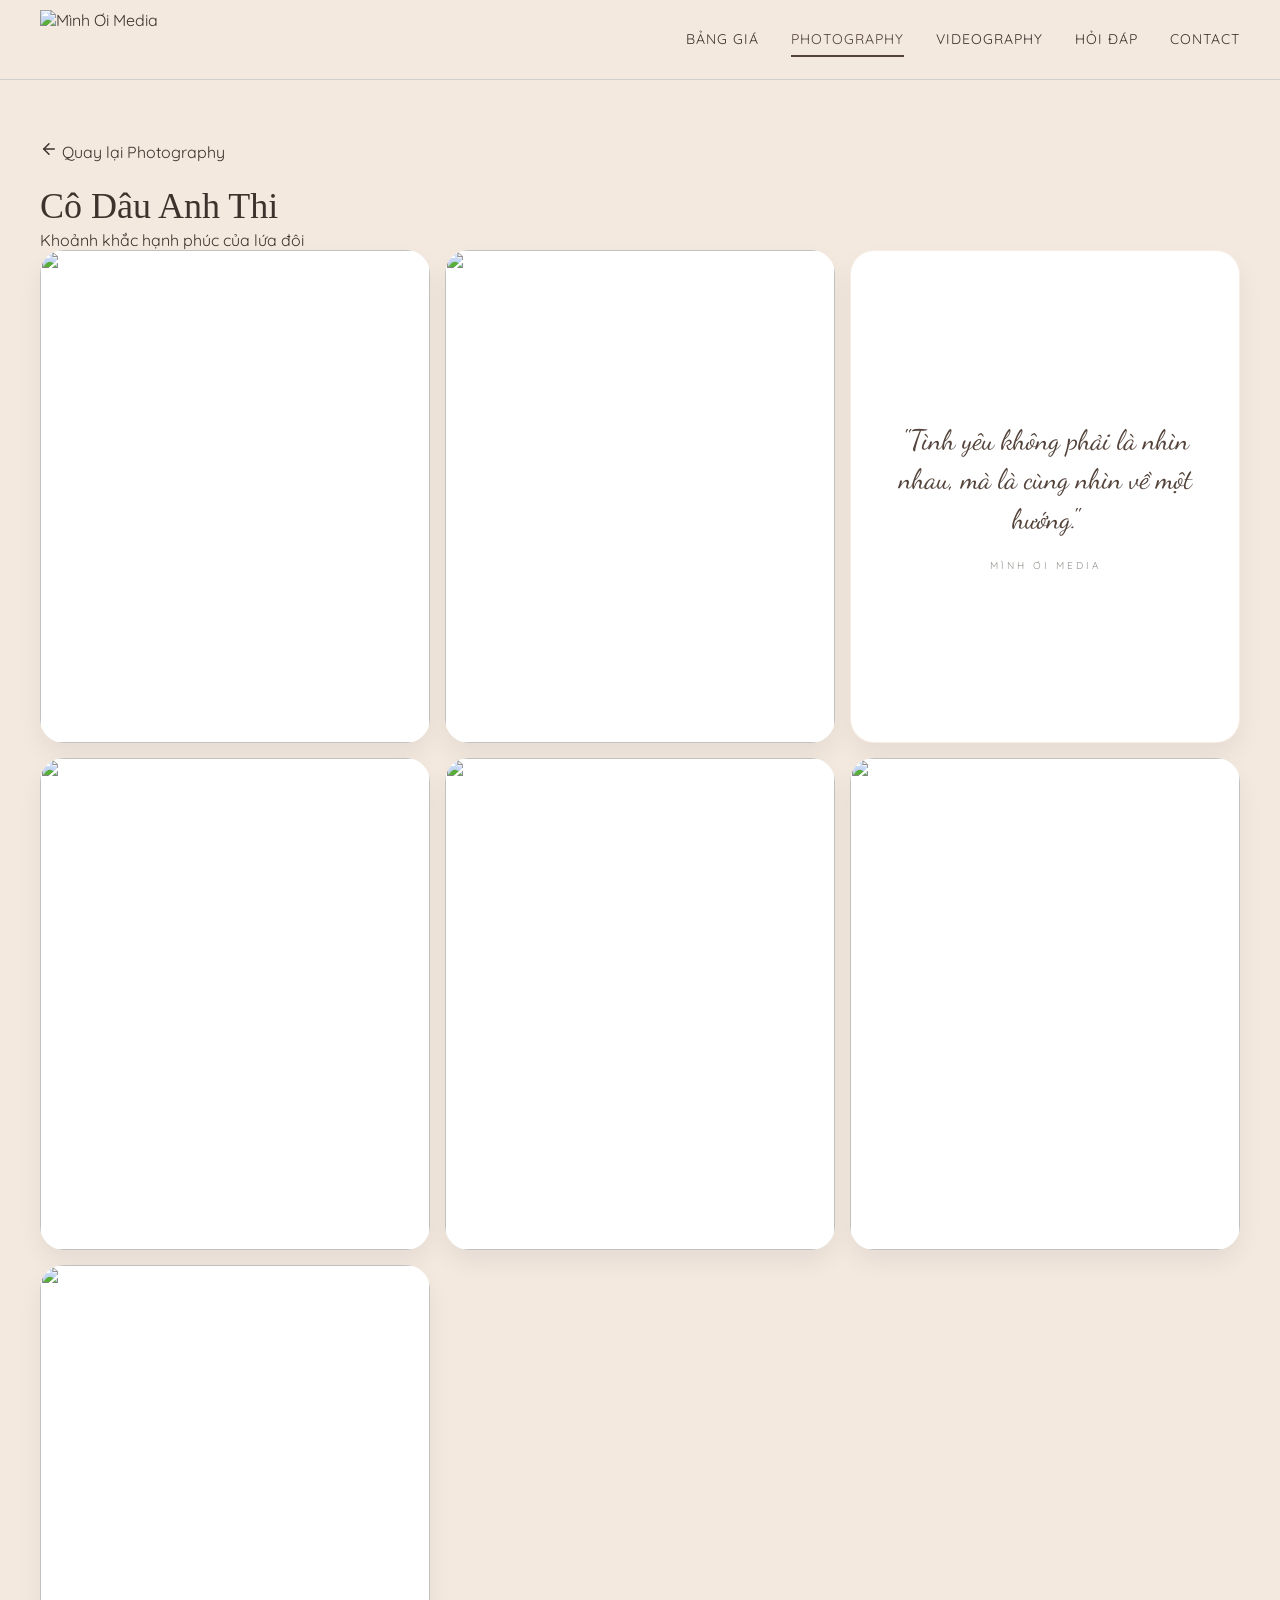
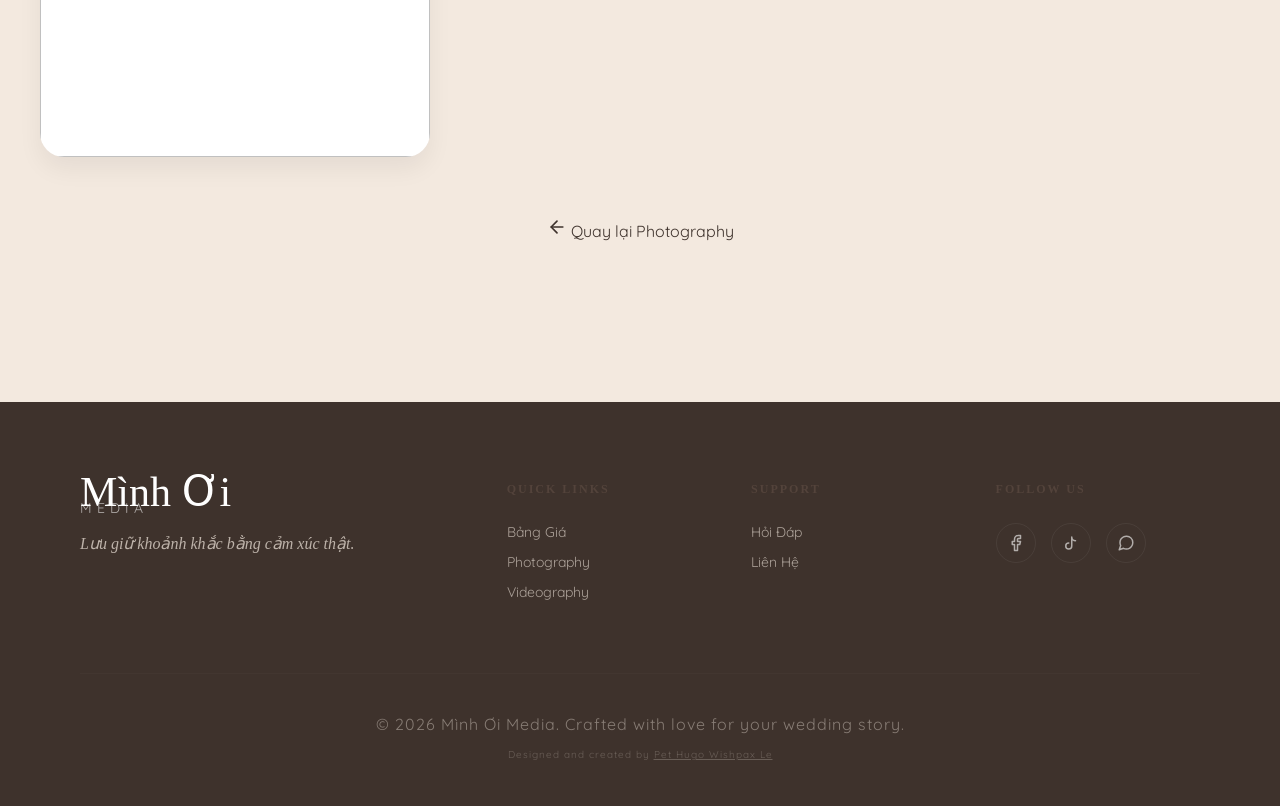
==== commit 68e29272: "UI: Refine 3D corner ribbon, fix text duplication and update videography assets" ====
--- a/album-detail.html
+++ b/album-detail.html
@@ -111,16 +111,7 @@
           "https://res.cloudinary.com/dyehwoscu/image/upload/v1778868634/A%CC%89nh_ma%CC%80n_hi%CC%80nh_2026-05-16_lu%CC%81c_01.10.18_gymlgo.png"
         ]
       },
-      "6": {
-        name: "Huyền & Trâm",
-        images: [
-          "https://res.cloudinary.com/dyehwoscu/image/upload/v1778868752/A%CC%89nh_ma%CC%80n_hi%CC%80nh_2026-05-16_lu%CC%81c_01.12.23_u1weqz.png",
-          "https://res.cloudinary.com/dyehwoscu/image/upload/v1778867570/A%CC%89nh_ma%CC%80n_hi%CC%80nh_2026-05-16_lu%CC%81c_00.52.45_y3jgu2.png",
-          "https://res.cloudinary.com/dyehwoscu/image/upload/v1778867585/A%CC%89nh_ma%CC%80n_hi%CC%80nh_2026-05-16_lu%CC%81c_00.53.00_eejfwb.png",
-          "https://res.cloudinary.com/dyehwoscu/image/upload/v1778868683/A%CC%89nh_ma%CC%80n_hi%CC%80nh_2026-05-16_lu%CC%81c_01.11.14_swv3sn.png",
-          "https://res.cloudinary.com/dyehwoscu/image/upload/v1778868679/A%CC%89nh_ma%CC%80n_hi%CC%80nh_2026-05-16_lu%CC%81c_01.10.59_rrn3sp.png"
-        ]
-      },
+    
       "6": {
         name: "Yêu là đến",
         images: [
@@ -131,7 +122,18 @@
           "https://res.cloudinary.com/dyehwoscu/image/upload/v1778924903/A%CC%89nh_ma%CC%80n_hi%CC%80nh_2026-05-16_lu%CC%81c_16.47.41_tmknzx.png",
           "https://res.cloudinary.com/dyehwoscu/image/upload/v1778924834/A%CC%89nh_ma%CC%80n_hi%CC%80nh_2026-05-16_lu%CC%81c_16.47.07_bayvhm.png"
         ]
+      },
+      "7": {
+        name: "Yêu là đến",
+        images: [
+          "https://res.cloudinary.com/dyehwoscu/image/upload/v1778925764/A%CC%89nh_ma%CC%80n_hi%CC%80nh_2026-05-16_lu%CC%81c_17.02.19_ur5rq9.png",
+          "https://res.cloudinary.com/dyehwoscu/image/upload/v1778925787/A%CC%89nh_ma%CC%80n_hi%CC%80nh_2026-05-16_lu%CC%81c_17.02.41_tet7b7.png",
+          "https://res.cloudinary.com/dyehwoscu/image/upload/v1778925816/A%CC%89nh_ma%CC%80n_hi%CC%80nh_2026-05-16_lu%CC%81c_17.03.04_iad2lo.png",
+          "https://res.cloudinary.com/dyehwoscu/image/upload/v1778925842/A%CC%89nh_ma%CC%80n_hi%CC%80nh_2026-05-16_lu%CC%81c_17.03.30_kyttje.png",
+          "https://res.cloudinary.com/dyehwoscu/image/upload/v1778925845/A%CC%89nh_ma%CC%80n_hi%CC%80nh_2026-05-16_lu%CC%81c_17.03.58_gigaix.png"
+        ]
       }
+
     };
 
     // Fill missing data for demo
--- a/css/style.css
+++ b/css/style.css
@@ -525,13 +525,14 @@
   color: var(--primary);
 }
 
+/* Popular Highlight System */
 .price-card.popular::before {
   content: '❤';
   position: absolute;
   top: -20px;
   left: -15px;
   font-size: 60px;
-  color: #800000; /* Deep Maroon */
+  color: #800000;
   z-index: 30;
   text-shadow: 
     2px 2px 0px #fff,
@@ -542,47 +543,77 @@
   transition: var(--transition);
 }
 
+/* Tablet & Mobile: 3D Glossy "BEST CHOICE" Ribbon (Top-Left) */
+@media (max-width: 1199px) {
+  .price-card.popular {
+    overflow: hidden; /* Standard clipping for corner ribbons */
+  }
+
+  /* The Ribbon Wrapper */
+  .price-card.popular::before {
+    content: 'BEST CHOICE';
+    position: absolute;
+    top: 25px;
+    left: -40px; /* Offset for rotation */
+    width: 160px;
+    padding: 10px 0;
+    background: linear-gradient(135deg, #800000, #a52a2a);
+    color: white;
+    font-family: var(--font-sans);
+    font-size: 10px;
+    font-weight: 800;
+    letter-spacing: 1px;
+    text-transform: uppercase;
+    text-align: center;
+    transform: rotate(-45deg);
+    box-shadow: 0 4px 15px rgba(0,0,0,0.3);
+    text-shadow: none; /* Reset shadow from desktop heart */
+    z-index: 30;
+    border: none;
+    white-space: nowrap;
+  }
+
+  /* Glossy Sheen Effect */
+  .price-card.popular::after {
+    content: '';
+    position: absolute;
+    top: 25px;
+    left: -40px;
+    width: 160px;
+    height: 40px;
+    background: linear-gradient(
+      90deg, 
+      transparent, 
+      rgba(255, 255, 255, 0.3), 
+      transparent
+    );
+    transform: rotate(-45deg);
+    z-index: 31;
+    pointer-events: none;
+    animation: shine-ribbon-left 3s infinite;
+  }
+}
+
+@keyframes shine-ribbon-left {
+  0% { transform: rotate(-45deg) translateX(-100%); }
+  20% { transform: rotate(-45deg) translateX(100%); }
+  100% { transform: rotate(-45deg) translateX(100%); }
+}
+
+/* Specific clipping for the ribbon to look like it wraps */
 .price-card.popular {
-  border: 1px solid rgba(255, 255, 255, 0.15);
-  box-shadow: 0 8px 32px 0 rgba(0, 0, 0, 0.05);
-}
-
-/* Tablet / iPad Layout */
-@media (min-width: 768px) and (max-width: 1199px) {
-  .price-grid {
-    grid-template-columns: repeat(2, 1fr);
-    gap: var(--spacing-lg);
-  }
-
-  .price-card {
-    padding: var(--spacing-xl);
-  }
-
-  .price-card .price {
-    font-size: 24px;
-  }
-}
-
-/* Mobile Specific Adjustments for Heart */
-@media (max-width: 767px) {
-  .price-card.popular::before {
-    top: -25px;
-    left: -10px;
-    font-size: 55px;
-    animation: heartbeat 1.5s ease-in-out infinite;
-    transform-origin: center;
-  }
-  
-  .price-grid {
-    padding: 20px 30px; /* More room for heart on mobile */
-  }
-
-  .tab-badge {
-    font-size: 7px;
-    padding: 1px 6px;
-    top: -15px; /* Higher on mobile too */
-    right: -3px;
-  }
+  position: relative;
+}
+
+@keyframes shine-ribbon {
+  0% { transform: rotate(45deg) translateX(-100%); }
+  20% { transform: rotate(45deg) translateX(100%); }
+  100% { transform: rotate(45deg) translateX(100%); }
+}
+
+.price-card.popular {
+  border: 1px solid rgba(83, 67, 59, 0.15);
+  box-shadow: 0 15px 45px rgba(0, 0, 0, 0.08);
 }
 
 @keyframes heartbeat {
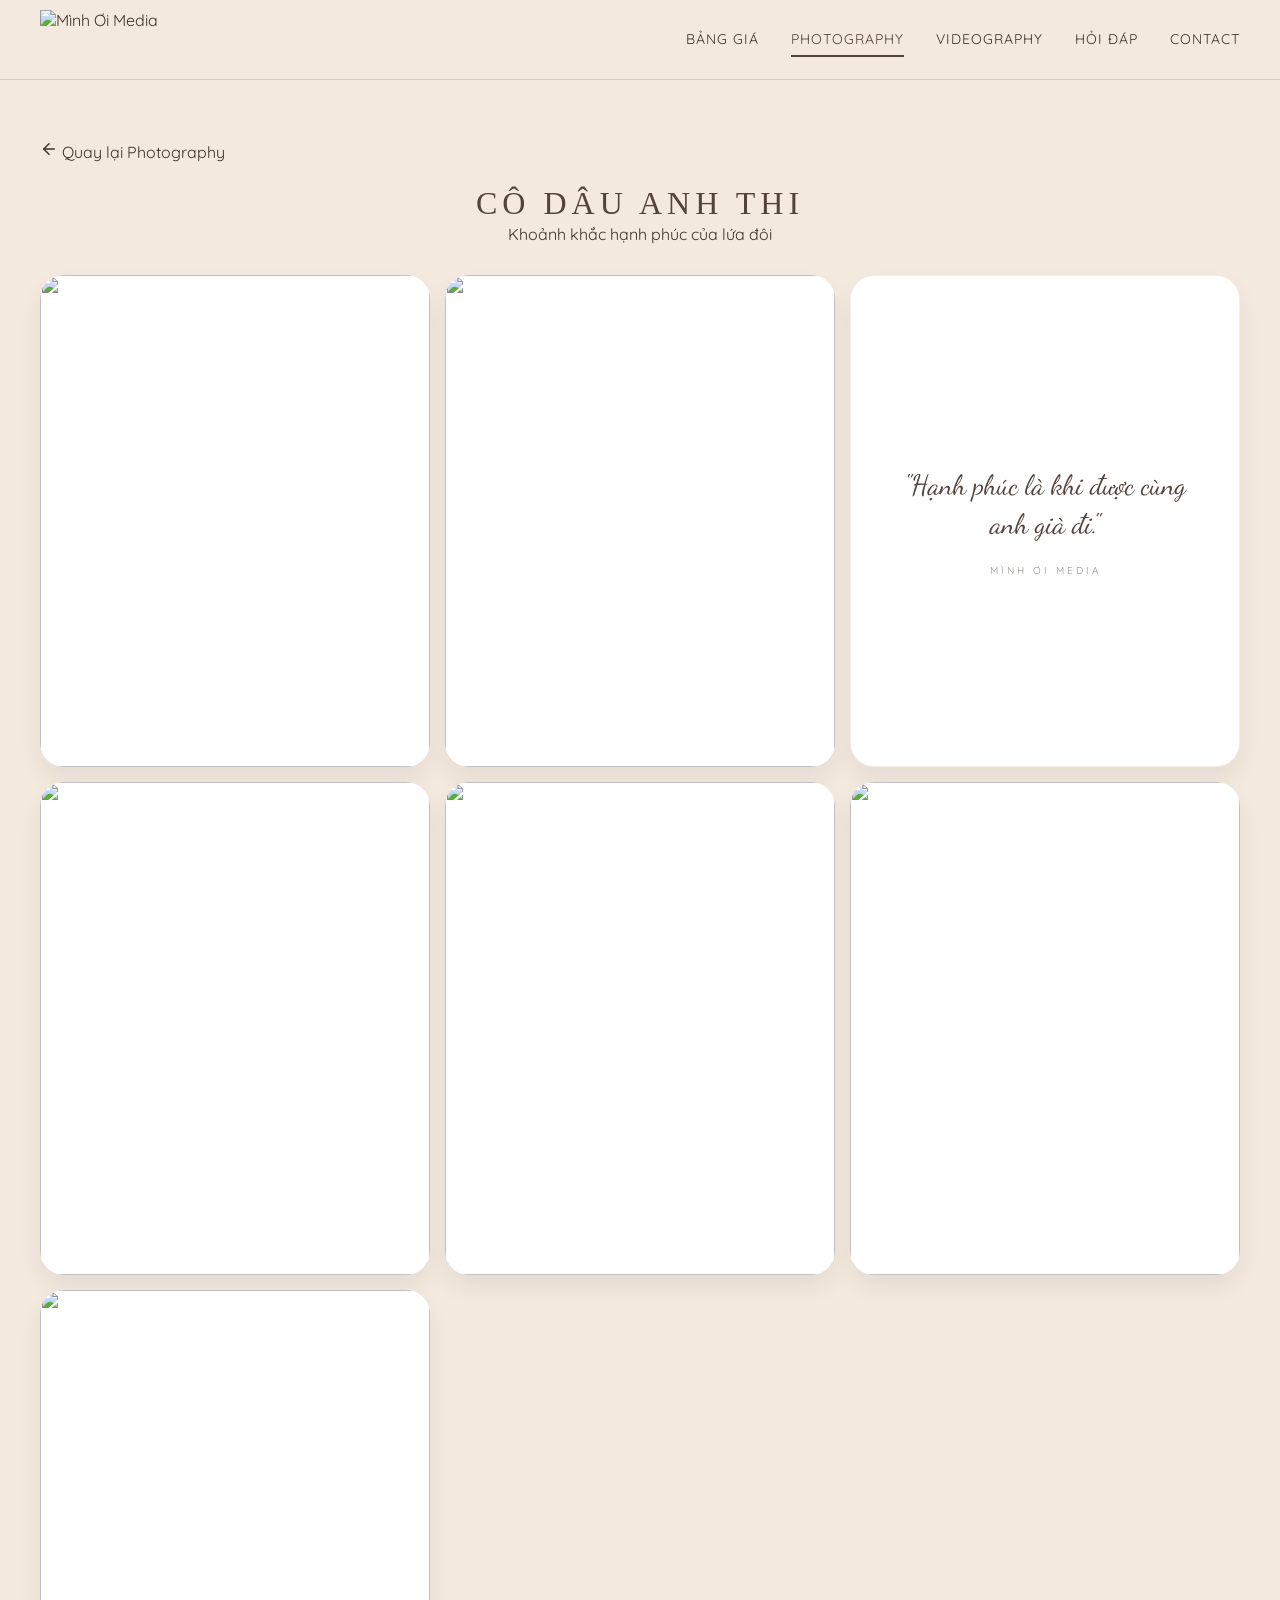
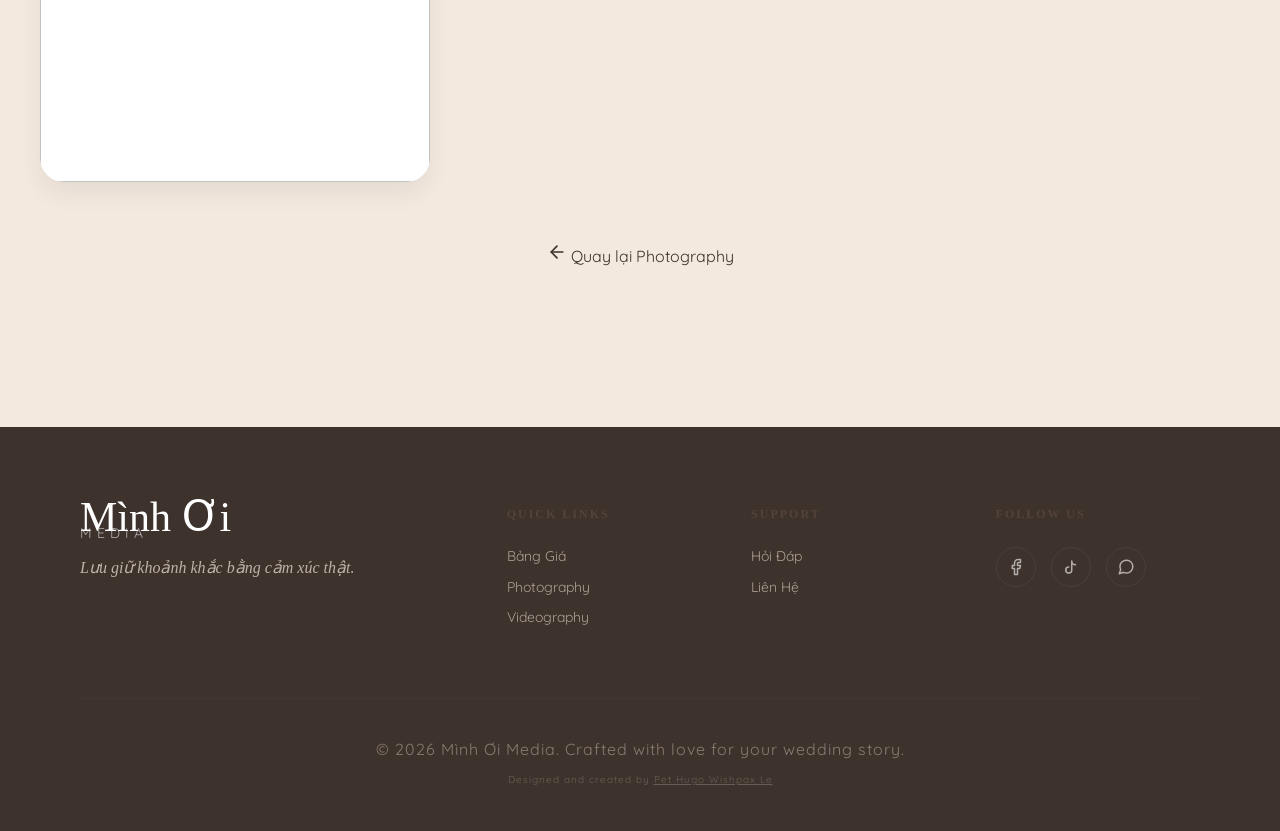
==== commit 19807470: "Optimization: Removed all code comments, deleted reference design files, and optimized code structur" ====
--- a/album-detail.html
+++ b/album-detail.html
@@ -36,7 +36,7 @@
     </div>
 
     <div class="gallery-grid album-detail-grid reveal" id="albumGrid">
-      <!-- Photos will be injected here by JavaScript -->
+
     </div>
 
     <div style="text-align: center; margin-top: 60px;">
@@ -111,7 +111,7 @@
           "https://res.cloudinary.com/dyehwoscu/image/upload/v1778868634/A%CC%89nh_ma%CC%80n_hi%CC%80nh_2026-05-16_lu%CC%81c_01.10.18_gymlgo.png"
         ]
       },
-    
+
       "6": {
         name: "Yêu là đến",
         images: [
@@ -180,4 +180,4 @@
   </script>
 </body>
 
-</html>+</html>
--- a/css/style.css
+++ b/css/style.css
@@ -1,10 +1,5 @@
-/* 
-  Design System for Mình Ơi Media 
-  Inspired by The Wedd Media
-*/
-
 :root {
-  /* Colors */
+
   --primary: #53433B;
   --primary-hover: #3E322C;
   --primary-active: #2B231F;
@@ -17,12 +12,10 @@
   --gray-light: #D0D0D0;
   --gray-neutral: #93948E;
 
-  /* Typography */
   --font-serif: "Times New Roman", Georgia, serif;
   --font-sans: "Quicksand", sans-serif;
   --font-script: "Dancing Script", cursive;
 
-  /* Spacing */
   --spacing-xs: 4px;
   --spacing-sm: 8px;
   --spacing-md: 16px;
@@ -32,11 +25,9 @@
   --spacing-huge: 60px;
   --spacing-giant: 100px;
 
-  /* Transitions */
   --transition: 0.3s ease;
 }
 
-/* Base Reset */
 * {
   margin: 0;
   padding: 0;
@@ -72,7 +63,6 @@
   list-style: none;
 }
 
-/* Typography Hierarchy */
 h1 {
   font-size: 60px;
   line-height: 66px;
@@ -99,7 +89,6 @@
   line-height: 14px;
 }
 
-/* Layout */
 .container {
   max-width: 1200px;
   margin: 0 auto;
@@ -110,7 +99,6 @@
   padding: var(--spacing-huge) 0;
 }
 
-/* Navigation */
 .navbar {
   height: 80px;
   display: flex;
@@ -169,7 +157,6 @@
   cursor: pointer;
 }
 
-/* Brand */
 .navbar-brand {
   display: flex;
   align-items: center;
@@ -183,7 +170,6 @@
   text-align: center;
 }
 
-/* Buttons */
 .btn {
   display: inline-block;
   padding: 14px 32px;
@@ -221,7 +207,6 @@
   box-shadow: rgba(0, 0, 0, 0.25) 0px 5px 12px 2px;
 }
 
-/* Hero Section */
 .hero {
   position: relative;
   height: 80vh;
@@ -236,7 +221,7 @@
 .hero-content {
   position: absolute;
   top: 75%;
-  /* Lowered further from 60% */
+
   left: 50%;
   transform: translate(-50%, -50%);
   z-index: 10;
@@ -330,7 +315,7 @@
   justify-content: center;
   gap: 15px;
   margin-bottom: 20px;
-  /* Increased spacing */
+
 }
 
 .brand-minh-oi {
@@ -351,7 +336,7 @@
 .brand-media {
   font-family: var(--font-sans);
   font-weight: 300;
-  /* Thinner for luxury feel */
+
   font-size: 4vw;
   color: #F3E9DF;
   text-shadow: 0 2px 15px rgba(0, 0, 0, 0.3);
@@ -366,14 +351,14 @@
 .brand-subtitle {
   font-family: var(--font-serif);
   font-size: 1.2vw;
-  /* Smaller for elegance */
+
   color: #F3E9DF;
   text-transform: uppercase;
   letter-spacing: 12px;
-  /* More spacing */
+
   margin-top: 10px;
   margin-bottom: 30px;
-  /* Spacing before description */
+
   opacity: 0.9;
   text-shadow: 0 2px 15px rgba(0, 0, 0, 0.3);
 }
@@ -396,19 +381,39 @@
   letter-spacing: 1px;
 }
 
-/* Pricing Table */
 .price-section {
-  background-color: var(--white);
+  background: linear-gradient(-45deg, #fdfbf9, #fcf4f0, #f7f4f2, #faf9f6);
+  background-size: 400% 400%;
+  animation: liquid-bg 15s ease infinite;
+}
+
+.price-header {
+  text-align: center;
+  margin-bottom: 30px;
+}
+
+.price-header h2 {
+  font-family: var(--font-serif);
+  color: var(--primary);
+  font-size: 32px;
+  text-transform: uppercase;
+  letter-spacing: 5px;
+}
+
+@keyframes liquid-bg {
+  0% { background-position: 0% 50%; }
+  50% { background-position: 100% 50%; }
+  100% { background-position: 0% 50%; }
 }
 
 .pricing-tab {
   position: relative;
-  /* ... existing styles ... */
+
 }
 
 .tab-badge {
   position: absolute;
-  top: -18px; /* Moved up to avoid overlapping text */
+  top: -18px; 
   right: -8px;
   font-size: 8px;
   padding: 2px 10px;
@@ -417,10 +422,9 @@
   text-transform: uppercase;
   letter-spacing: 1px;
   box-shadow: 0 4px 15px rgba(0,0,0,0.2);
-  overflow: hidden; /* For the sheen effect */
-}
-
-/* Metallic/Glossy Sheen Animation */
+  overflow: hidden; 
+}
+
 .tab-badge::after {
   content: '';
   position: absolute;
@@ -451,8 +455,8 @@
 }
 
 .tab-badge.premium {
-  background: linear-gradient(135deg, #d4af37, #f9d71c, #d4af37); /* Golden Metallic */
-  color: #53433b; /* Dark text for better contrast on gold */
+  background: linear-gradient(135deg, #d4af37, #f9d71c, #d4af37); 
+  color: #53433b; 
   border: 1px solid rgba(255,255,255,0.4);
 }
 
@@ -467,28 +471,32 @@
   grid-template-columns: repeat(3, 1fr);
   gap: var(--spacing-xl);
   justify-content: center;
-  padding: 20px 40px; /* Added room for floating hearts */
+  padding: 20px 40px; 
   overflow: visible;
 }
 
 .price-card {
-  background: #ffffff; /* Paper White */
+  background: rgba(255, 255, 255, 0.45); 
+  backdrop-filter: blur(15px);
+  -webkit-backdrop-filter: blur(15px);
   border-radius: 24px;
   padding: var(--spacing-xxl);
   display: flex;
   flex-direction: column;
-  transition: all 0.4s cubic-bezier(0.4, 0, 0.2, 1);
+  transition: all 0.5s cubic-bezier(0.23, 1, 0.32, 1);
   position: relative;
-  border: 1px solid rgba(83, 67, 59, 0.1); /* Subtle warm border */
+  border: 1px solid rgba(255, 255, 255, 0.5); 
   overflow: visible;
-  box-shadow: 0 10px 30px rgba(0, 0, 0, 0.04);
+  box-shadow: 
+    0 10px 40px rgba(83, 67, 59, 0.05),
+    inset 0 0 20px rgba(255, 255, 255, 0.2);
 }
 
 .price-card:hover {
-  background: rgba(255, 255, 255, 0.15);
-  border-color: var(--primary);
-  box-shadow: 0 15px 45px rgba(83, 67, 59, 0.1);
-  transform: translateY(-8px);
+  background: rgba(255, 255, 255, 0.65);
+  transform: translateY(-10px) scale(1.02);
+  border-color: rgba(255, 255, 255, 0.8);
+  box-shadow: 0 20px 50px rgba(83, 67, 59, 0.1);
 }
 
 .price-card h3 {
@@ -525,7 +533,6 @@
   color: var(--primary);
 }
 
-/* Popular Highlight System */
 .price-card.popular::before {
   content: '❤';
   position: absolute;
@@ -543,18 +550,16 @@
   transition: var(--transition);
 }
 
-/* Tablet & Mobile: 3D Glossy "BEST CHOICE" Ribbon (Top-Left) */
 @media (max-width: 1199px) {
   .price-card.popular {
-    overflow: hidden; /* Standard clipping for corner ribbons */
-  }
-
-  /* The Ribbon Wrapper */
+    overflow: hidden; 
+  }
+
   .price-card.popular::before {
     content: 'BEST CHOICE';
     position: absolute;
     top: 25px;
-    left: -40px; /* Offset for rotation */
+    left: -40px; 
     width: 160px;
     padding: 10px 0;
     background: linear-gradient(135deg, #800000, #a52a2a);
@@ -567,13 +572,12 @@
     text-align: center;
     transform: rotate(-45deg);
     box-shadow: 0 4px 15px rgba(0,0,0,0.3);
-    text-shadow: none; /* Reset shadow from desktop heart */
+    text-shadow: none; 
     z-index: 30;
     border: none;
     white-space: nowrap;
   }
 
-  /* Glossy Sheen Effect */
   .price-card.popular::after {
     content: '';
     position: absolute;
@@ -600,7 +604,6 @@
   100% { transform: rotate(-45deg) translateX(100%); }
 }
 
-/* Specific clipping for the ribbon to look like it wraps */
 .price-card.popular {
   position: relative;
 }
@@ -625,51 +628,130 @@
   100% { transform: scale(1); }
 }
 
-/* Price Footer Section */
 .price-footer-container {
-  margin-top: 80px;
-  padding: 50px 40px;
-  background: #faf9f6; /* Matching Paper White */
-  border: 1px solid rgba(83, 67, 59, 0.1);
+  margin-top: 60px;
+  padding: 60px 40px;
+  background: rgba(255, 255, 255, 0.2); 
+  backdrop-filter: blur(25px);
+  -webkit-backdrop-filter: blur(25px);
+  border: 1px solid rgba(255, 255, 255, 0.3);
   border-radius: 24px;
+  box-shadow: 0 10px 40px rgba(0, 0, 0, 0.02);
 }
 
 .price-footer-header h3 {
-  font-family: var(--font-sans);
-  color: var(--primary);
-  margin-bottom: 40px;
-  font-size: 18px;
+  font-family: var(--font-serif);
+  color: var(--primary);
+  margin-bottom: 50px;
+  font-size: 20px;
   text-transform: uppercase;
-  letter-spacing: 3px;
+  letter-spacing: 5px;
   text-align: center;
+  opacity: 0.8;
 }
 
 .price-footer-grid {
   display: grid;
   grid-template-columns: repeat(3, 1fr);
-  gap: 40px;
+  gap: 50px;
 }
 
 .footer-item h4 {
+  font-family: var(--font-serif);
+  font-weight: 700;
+  font-size: 16px;
+  margin-bottom: 15px;
+  color: var(--primary);
+  letter-spacing: 0.5px;
+}
+
+.footer-item p {
+  font-size: 14px;
+  color: #3d2e25; 
+  opacity: 0.9;
+  line-height: 1.8;
+}
+
+.price-footer-note {
+  margin-top: 50px;
+  text-align: center;
+  padding-top: 30px;
+  border-top: 1px solid rgba(83, 67, 59, 0.08);
+  font-style: italic;
+  color: var(--primary);
+  opacity: 0.5;
+  font-size: 13px;
+}
+
+.consult-cta {
+  display: flex;
+  justify-content: center;
+  margin: 80px 0;
+}
+
+.cta-button {
+  display: flex;
+  align-items: center;
+  gap: 15px;
+  background-color: var(--primary); 
+  color: #fff;
+  padding: 18px 45px;
+  border-radius: 50px;
+  text-decoration: none;
   font-family: var(--font-sans);
   font-weight: 700;
-  font-size: 15px;
-  margin-bottom: 12px;
-  color: var(--primary);
+  font-size: 18px;
   letter-spacing: 1px;
-}
-
-.footer-item p {
-  font-size: 14px;
-  color: var(--gray-medium);
-  line-height: 1.8;
-}
-
-.note-highlight {
-  margin-top: 15px;
+  box-shadow: 0 10px 30px rgba(83, 67, 59, 0.2);
+  transition: all 0.3s cubic-bezier(0.175, 0.885, 0.32, 1.275);
+  position: relative;
+  overflow: hidden;
+  animation: cta-pulse 3s infinite; 
+}
+
+.cta-button:hover {
+  transform: translateY(-3px);
+  box-shadow: 0 15px 40px rgba(83, 67, 59, 0.3);
+  background-color: #6d584d; 
+}
+
+.cta-button:active {
+  transform: scale(0.95); 
+  box-shadow: 0 5px 15px rgba(83, 67, 59, 0.2);
+}
+
+@keyframes cta-pulse {
+  0% { transform: scale(1); box-shadow: 0 10px 30px rgba(83, 67, 59, 0.2); }
+  50% { transform: scale(1.03); box-shadow: 0 15px 45px rgba(83, 67, 59, 0.4); }
+  100% { transform: scale(1); box-shadow: 0 10px 30px rgba(83, 67, 59, 0.2); }
+}
+
+.cta-icon {
+  font-size: 24px;
+}
+
+.price-footer-note {
+  margin-top: 40px;
+  text-align: center;
+  padding-top: 30px;
+  border-top: 1px solid rgba(255, 255, 255, 0.1);
   font-style: italic;
-  color: var(--primary) !important;
-  font-weight: 600;
+  color: rgba(255, 255, 255, 0.6);
+  font-size: 13px;
+}
+
+@media (max-width: 767px) {
+  .price-footer-grid {
+    grid-template-columns: 1fr;
+    gap: 30px;
+  }
+
+  .cta-button {
+    padding: 15px 30px;
+    font-size: 16px;
+    width: 80%;
+    justify-content: center;
+  }
 }
 
 @media (max-width: 767px) {
@@ -677,7 +759,7 @@
     margin-top: 50px;
     padding: 30px 20px;
   }
-  
+
   .price-footer-grid {
     grid-template-columns: 1fr;
     gap: 30px;
@@ -687,19 +769,18 @@
     margin-bottom: 30px;
     font-size: 16px;
   }
-  
+
   .footer-item {
     text-align: left;
     padding-bottom: 20px;
     border-bottom: 1px solid rgba(83, 67, 59, 0.05);
   }
-  
+
   .footer-item:last-child {
     border-bottom: none;
   }
 }
 
-/* FAQ */
 .faq-grid {
   max-width: 800px;
   margin: 0 auto;
@@ -739,14 +820,12 @@
   transform: rotate(45deg);
 }
 
-/* Gallery */
 .gallery-grid {
   display: grid;
   grid-template-columns: repeat(auto-fill, minmax(350px, 1fr));
   gap: 20px;
 }
 
-/* Detail specific grid with smart layout */
 .album-detail-grid {
   display: grid;
   grid-template-columns: repeat(3, 1fr);
@@ -755,7 +834,6 @@
   grid-auto-rows: minmax(280px, auto);
 }
 
-/* Tailored Layout for 4 images */
 .album-detail-grid.album-count-4 {
   grid-template-columns: repeat(3, 1fr);
 }
@@ -769,7 +847,6 @@
   grid-column: span 3;
 }
 
-/* Tailored Layout for 5 images/items */
 .album-detail-grid.album-count-5 {
   grid-template-columns: repeat(3, 1fr);
 }
@@ -783,7 +860,6 @@
   grid-column: span 2;
 }
 
-/* Tailored Layout for 6 images (Editorial Mix) */
 .album-detail-grid.album-count-6 {
   grid-template-columns: repeat(3, 1fr);
 }
@@ -801,7 +877,6 @@
   grid-row: span 2;
 }
 
-/* Responsive */
 @media (max-width: 768px) {
   .album-detail-grid {
     grid-template-columns: 1fr !important;
@@ -826,11 +901,10 @@
 }
 
 .gallery-card:hover {
-  /* Motion disabled as requested */
+
   transform: none;
 }
 
-/* Quote Card Style */
 .quote-card {
   display: flex;
   flex-direction: column;
@@ -872,7 +946,6 @@
   text-align: center;
 }
 
-/* Video Cards */
 .video-card {
   position: relative;
   transition: var(--transition);
@@ -942,7 +1015,6 @@
   line-height: 1;
 }
 
-/* Video Direct Embeds */
 .video-item {
   background: var(--white);
   border-radius: 12px;
@@ -952,7 +1024,7 @@
 }
 
 .video-item:hover {
-  /* Motion disabled as requested */
+
   transform: none;
   box-shadow: 0 15px 40px rgba(0, 0, 0, 0.1);
 }
@@ -961,7 +1033,7 @@
   position: relative;
   width: 100%;
   padding-top: 56.25%;
-  /* 16:9 Aspect Ratio */
+
 }
 
 .video-wrapper iframe,
@@ -981,7 +1053,6 @@
   aspect-ratio: 16/9;
 }
 
-/* Contact */
 .contact-hero {
   height: 50vh;
 }
@@ -998,10 +1069,9 @@
   margin-top: var(--spacing-xl);
 }
 
-/* Animations - Disabled movement as requested */
 .reveal {
   opacity: 1;
-  /* Default to visible to prevent flickers */
+
   transform: none;
 }
 
@@ -1010,7 +1080,6 @@
   transform: none;
 }
 
-/* Responsive Layouts */
 @media (max-width: 1199px) {
   .container {
     padding: 0 var(--spacing-xl);
@@ -1034,7 +1103,7 @@
   .price-card {
     padding: var(--spacing-xl);
     flex: 0 1 45%;
-    /* Approximately 2 columns with centering */
+
     min-width: 300px;
   }
 
@@ -1068,7 +1137,7 @@
     width: 75%;
     height: 100vh;
     background: rgba(255, 255, 255, 0.1);
-    /* High transparency */
+
     backdrop-filter: blur(30px);
     -webkit-backdrop-filter: blur(30px);
     flex-direction: column;
@@ -1086,20 +1155,19 @@
 
   .nav-link {
     font-size: 22px;
-    /* Even larger */
+
     font-weight: 800;
-    /* Extra bold */
+
     color: var(--white) !important;
-    /* White for brightness */
+
     text-shadow: 0 4px 15px rgba(0, 0, 0, 0.4);
-    /* Strong shadow to pop */
+
     margin: 18px 0;
     letter-spacing: 3px;
     text-transform: uppercase;
   }
 }
 
-/* FAQ Section */
 .faq-section {
   display: grid;
   grid-template-columns: 1fr 1.2fr;
@@ -1210,7 +1278,6 @@
   }
 }
 
-/* Contact Page Styles */
 .contact-grid {
   display: grid;
   grid-template-columns: 1fr 1.5fr;
@@ -1281,7 +1348,6 @@
   transform: translateY(-3px);
 }
 
-/* Branch Tabs */
 .branch-tabs {
   display: flex;
   gap: 10px;
@@ -1325,7 +1391,6 @@
   }
 }
 
-/* Mobile Specific Overrides */
 @media (max-width: 767px) {
   .section {
     padding: var(--spacing-xl) 0;
@@ -1338,36 +1403,62 @@
   }
 }
 
-/* Pricing System Update */
 .pricing-tabs {
   display: flex;
   justify-content: center;
-  gap: 10px;
-  margin: 30px 0;
+  align-items: center;
+  gap: 12px;
+  margin: 40px auto;
   flex-wrap: wrap;
+  max-width: 100%;
+  padding: 0 15px;
 }
 
 .pricing-tab {
-  padding: 10px 20px;
-  background: rgba(255, 255, 255, 0.15);
-  backdrop-filter: blur(20px);
-  border: 1px solid rgba(255, 255, 255, 0.1);
-  border-radius: 30px;
+  padding: 12px 24px;
+  background: rgba(255, 255, 255, 0.4);
+  backdrop-filter: blur(15px);
+  -webkit-backdrop-filter: blur(15px);
+  border: 1px solid rgba(83, 67, 59, 0.1);
+  border-radius: 40px;
   cursor: pointer;
   font-family: var(--font-sans);
   font-weight: 700;
   font-size: 13px;
   text-transform: uppercase;
-  letter-spacing: 1px;
-  color: var(--primary);
-  transition: var(--transition);
+  letter-spacing: 1.5px;
+  color: var(--primary);
+  transition: all 0.3s ease;
+  position: relative; 
+  white-space: nowrap;
 }
 
 .pricing-tab.active {
   background: var(--primary);
   color: var(--white);
   border-color: var(--primary);
-  box-shadow: 0 4px 15px rgba(83, 67, 59, 0.2);
+  box-shadow: 0 8px 25px rgba(83, 67, 59, 0.25);
+  transform: translateY(-2px);
+}
+
+@media (max-width: 767px) {
+  .pricing-tabs {
+    gap: 15px 8px; 
+    margin: 30px auto;
+  }
+
+  .pricing-tab {
+    padding: 10px 18px;
+    font-size: 11px;
+    letter-spacing: 1px;
+  }
+
+  .tab-badge {
+    top: -15px;
+    right: -5px;
+    font-size: 7px;
+    padding: 2px 8px;
+  }
 }
 
 .pricing-content {
@@ -1422,10 +1513,9 @@
   }
 }
 
-/* Photography Editorial Gallery */
 .hero-minimal {
   padding: 100px 0 160px;
-  /* More padding bottom for overlap */
+
   background: var(--bg-cream);
   text-align: center;
   position: relative;
@@ -1439,11 +1529,11 @@
 
 .editorial-header h1 {
   font-size: clamp(2rem, 6vw, 3.5rem);
-  /* Smaller size */
+
   margin: 0;
   line-height: 1.1;
   color: var(--white) !important;
-  /* Back to white as requested */
+
   text-shadow: 0 2px 10px rgba(0, 0, 0, 0.1);
 }
 
@@ -1481,7 +1571,7 @@
   grid-template-columns: repeat(6, 1fr);
   gap: 25px;
   margin-top: -100px;
-  /* Overlap the header */
+
   position: relative;
   z-index: 10;
 }
@@ -1522,7 +1612,7 @@
   -webkit-backdrop-filter: blur(20px);
   border-radius: 15px;
   border: 1px solid rgba(255, 255, 255, 0.3);
-  color: var(--white); /* White text for better contrast on dark images */
+  color: var(--white); 
   z-index: 10;
   transition: var(--transition);
   box-shadow: 0 10px 30px rgba(0, 0, 0, 0.1);
@@ -1549,7 +1639,6 @@
   margin: 0;
 }
 
-/* Grid Spans for Editorial Look */
 .card-large {
   grid-column: span 4;
   grid-row: span 2;
@@ -1568,7 +1657,6 @@
   height: 600px;
 }
 
-/* Video specific adjustment to prevent gaps */
 .video-item {
   height: auto !important;
 }
@@ -1578,14 +1666,13 @@
   height: auto;
 }
 
-/* Mobile Adjustments for Editorial Grid */
 @media (max-width: 767px) {
   .editorial-grid {
     grid-template-columns: 1fr;
     gap: 15px;
-    /* Tighter gap */
+
     margin-top: -60px;
-    /* Reduced overlap for mobile */
+
   }
 
   .card-large,
@@ -1598,16 +1685,15 @@
 
   .hero-minimal {
     padding: 80px 0 100px;
-    /* Reduced padding */
+
   }
 
   .hero-minimal.has-image {
     height: 50vh;
-    /* Consistent height */
-  }
-}
-
-/* FAQ Premium Accordion */
+
+  }
+}
+
 .faq-container {
   max-width: 900px;
   margin: 0 auto;
@@ -1689,7 +1775,6 @@
   margin-bottom: 10px;
 }
 
-/* Mobile FAQ Adjustments */
 @media (max-width: 767px) {
   .faq-question {
     padding: 20px;
@@ -1707,7 +1792,6 @@
   }
 }
 
-/* Premium Cinematic Editorial Header */
 .hero-minimal.has-image {
   height: 50vh;
   min-height: 400px;
@@ -1728,7 +1812,7 @@
   height: 100%;
   object-fit: cover;
   opacity: 0.5;
-  /* Slightly darker to make white text pop */
+
   filter: brightness(0.6);
 }
 
@@ -1755,10 +1839,9 @@
   background: var(--white);
 }
 
-/* Overlap adjustment for cinematic header */
 .hero-minimal.has-image+.section .faq-container,
 .hero-minimal.has-image+.section .editorial-grid {
-  margin-top: 40px; /* Changed from -60px to positive space */
+  margin-top: 40px; 
   position: relative;
   z-index: 20;
 }
@@ -1776,11 +1859,10 @@
 
   .hero-minimal.has-image+.section .faq-container,
   .hero-minimal.has-image+.section .editorial-grid {
-    margin-top: 20px; /* More space on mobile too */
-  }
-}
-
-/* Contact Page Premium Styles */
+    margin-top: 20px; 
+  }
+}
+
 .philosophy-section {
   text-align: center;
   max-width: 850px;
@@ -1935,7 +2017,6 @@
   color: var(--white);
 }
 
-/* Map Components */
 .branch-selector-glass {
   display: flex;
   gap: 8px;
@@ -1993,7 +2074,6 @@
   border: none;
 }
 
-/* Mobile Contact Adjustments */
 @media (max-width: 991px) {
   .contact-grid {
     grid-template-columns: 1fr;
@@ -2024,7 +2104,6 @@
   }
 }
 
-/* Premium Site Footer */
 .site-footer {
   background: var(--charcoal);
   color: var(--cream);
@@ -2157,14 +2236,13 @@
   }
 }
 
-/* Footer Logo Styling */
 .footer-logo {
   height: 80px;
   width: auto;
   object-fit: contain;
   margin-bottom: 20px;
   filter: brightness(0) invert(1);
-  /* Ensure visibility on charcoal background if logo is dark */
+
 }
 
 @media (max-width: 767px) {
@@ -2175,7 +2253,6 @@
   }
 }
 
-/* Refined Footer Branding */
 .footer-brand-title {
   color: var(--white);
   margin-bottom: 10px;
@@ -2204,7 +2281,7 @@
 
   .brand-main {
     font-size: 28px;
-    /* Much smaller */
+
   }
 
   .brand-sub {
@@ -2245,7 +2322,7 @@
     line-height: 1.5;
   }
 }
-/* Premium Video Player Optimization */
+
 .video-player {
   width: 100%;
   height: 100%;
@@ -2286,3 +2363,143 @@
     font-size: 16px;
   }
 }
+
+.process-section {
+  margin-top: 100px;
+  padding: 80px 20px;
+  border-top: 1px solid rgba(83, 67, 59, 0.1);
+  position: relative;
+}
+
+.process-header {
+  text-align: center;
+  margin-bottom: 60px;
+}
+
+.process-header h2 {
+  font-size: 24px; 
+  margin-top: 5px;
+}
+
+.process-grid {
+  display: grid;
+  grid-template-columns: repeat(3, 1fr);
+  gap: 40px;
+  position: relative;
+}
+
+.process-step {
+  text-align: center;
+  padding: 30px;
+  position: relative;
+  z-index: 1;
+}
+
+.step-number {
+  font-family: 'Dancing Script', cursive;
+  font-size: 70px;
+  color: var(--primary);
+  opacity: 0.1;
+  margin-bottom: -30px;
+  position: relative;
+  z-index: -1;
+  transition: var(--transition);
+}
+
+.step-title {
+  font-family: var(--font-sans);
+  font-weight: 700;
+  font-size: 18px;
+  color: var(--primary);
+  margin-bottom: 15px;
+  letter-spacing: 1px;
+}
+
+.step-desc {
+  font-size: 14px;
+  color: var(--gray-medium);
+  line-height: 1.8;
+  max-width: 280px;
+  margin: 0 auto;
+}
+
+@media (max-width: 991px) {
+  .process-section {
+    padding: 60px 25px;
+  }
+
+  .process-grid {
+    grid-template-columns: 1fr;
+    gap: 0;
+    padding-left: 10px;
+  }
+
+  .process-grid::before {
+    content: '';
+    position: absolute;
+    top: 60px;
+    left: 35px;
+    bottom: 60px;
+    width: 1px;
+    background: linear-gradient(to bottom, 
+      transparent, 
+      rgba(83, 67, 59, 0.15), 
+      transparent
+    );
+    z-index: 0;
+  }
+
+  .process-step {
+    display: flex;
+    text-align: left;
+    align-items: flex-start;
+    padding: 45px 0;
+    gap: 25px;
+  }
+
+  .step-number {
+    font-size: 50px;
+    margin-bottom: 0;
+    min-width: 60px;
+    opacity: 0.2;
+    background: transparent;
+    display: flex;
+    justify-content: center;
+  }
+
+  .step-content {
+    padding-top: 12px;
+  }
+
+  .step-desc {
+    margin: 0;
+    max-width: 100%;
+    opacity: 0.8;
+  }
+
+  .process-step:hover .step-number {
+    opacity: 0.4;
+    color: #d4af37;
+  }
+}
+
+@media (min-width: 992px) {
+  .process-step:hover .step-number {
+    opacity: 0.25;
+    transform: translateY(-8px);
+  }
+
+  .process-step::after {
+    content: '';
+    position: absolute;
+    top: 60px;
+    right: -20px;
+    width: 40px;
+    height: 1px;
+    background: rgba(83, 67, 59, 0.1);
+  }
+
+  .process-step:last-child::after {
+    display: none;
+  }
+}
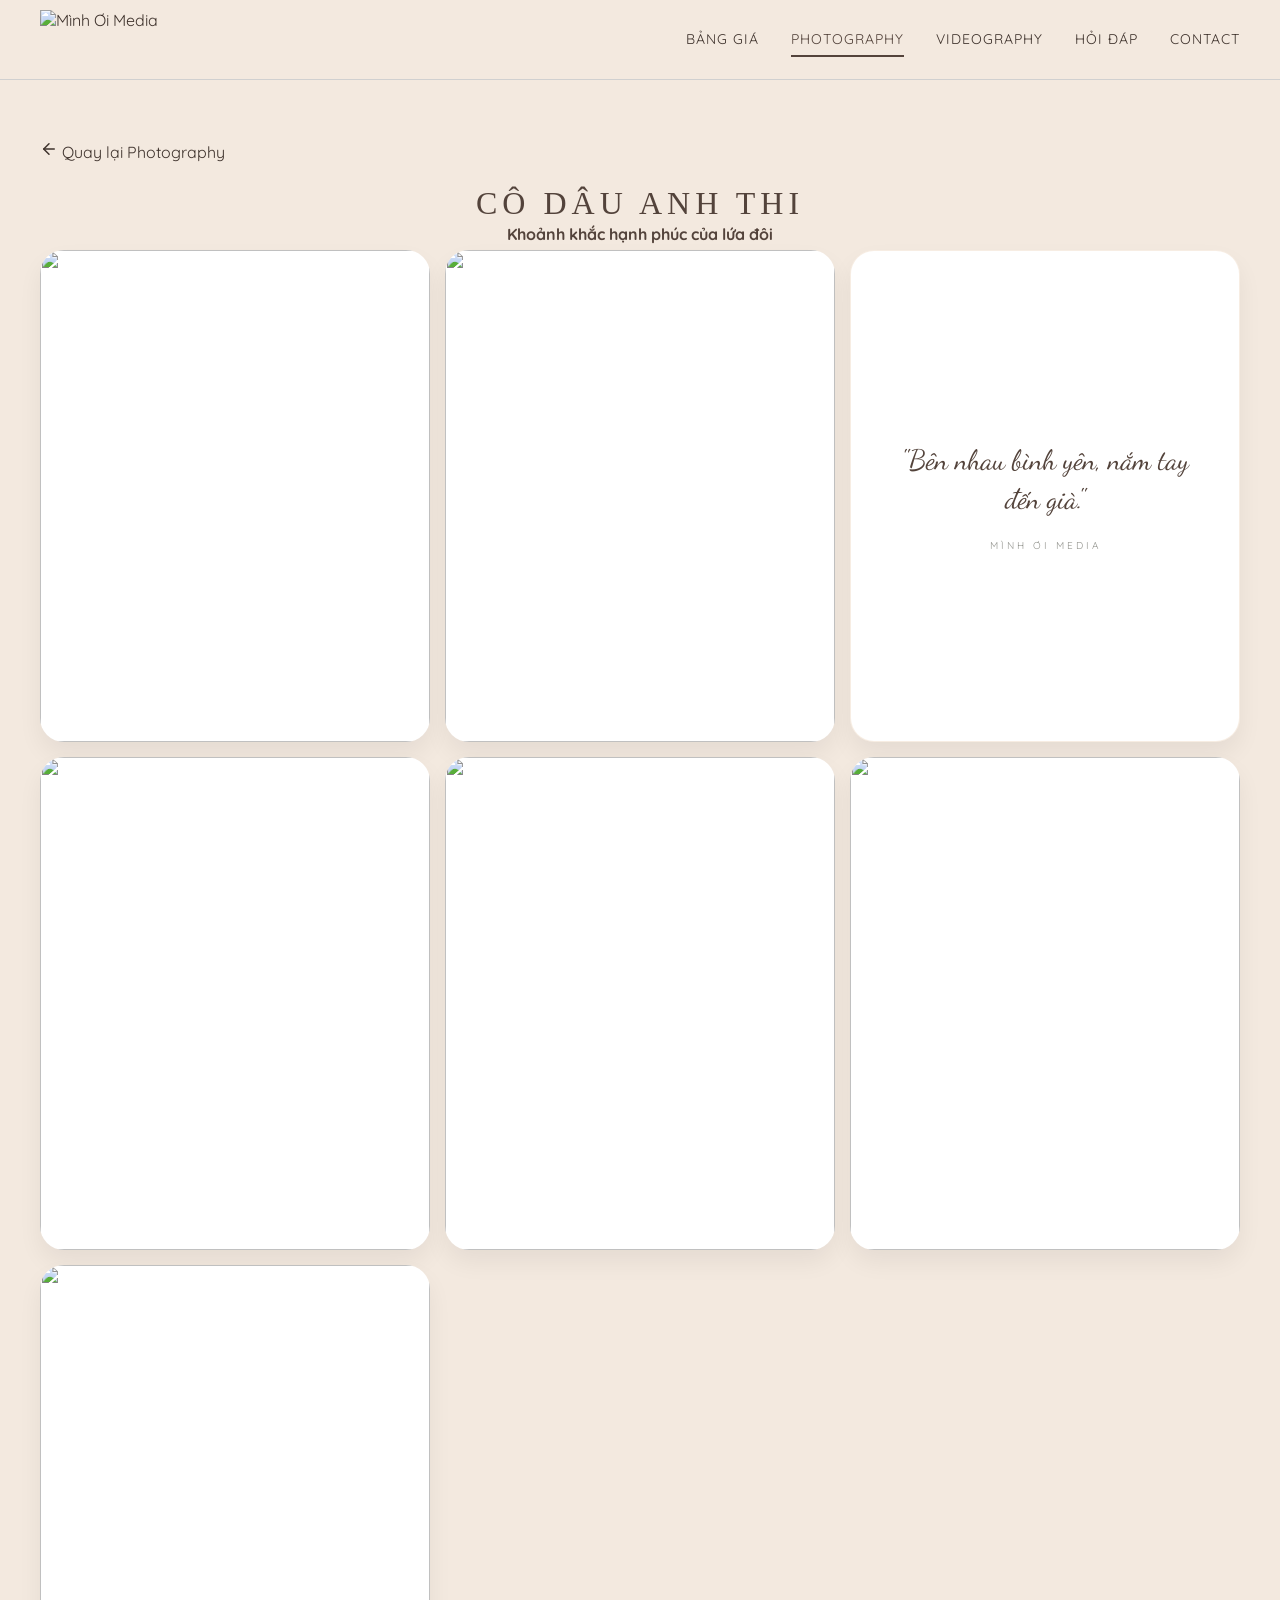
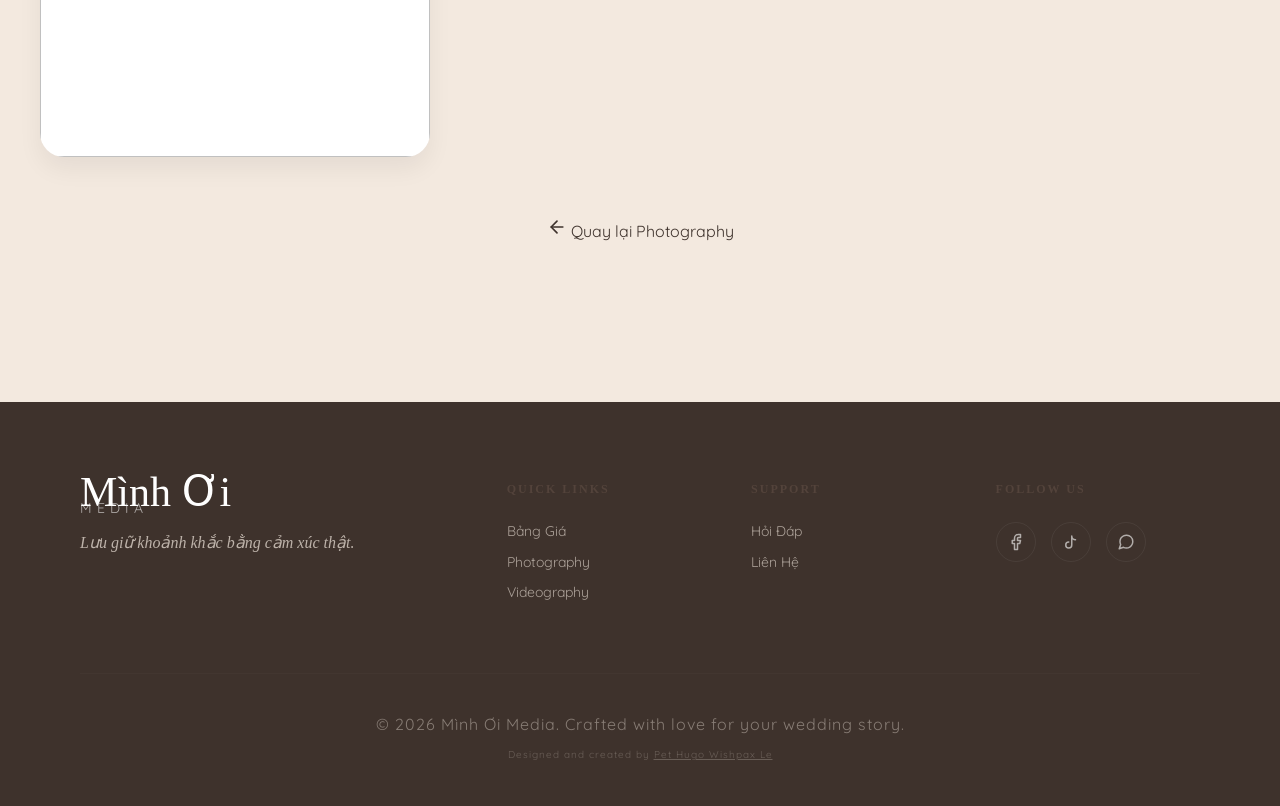
==== commit 8166a02d: "seo: move OG tags to top of head for maximum compatibility with scrapers" ====
--- a/album-detail.html
+++ b/album-detail.html
@@ -5,6 +5,17 @@
   <meta charset="UTF-8">
   <meta name="viewport" content="width=device-width, initial-scale=1.0">
   <title>Album Chi Tiết - Mình Ơi Media</title>
+  <meta property="og:type" content="website">
+  <meta property="og:title" content="Báo Giá - Mình Ơi Media | Phóng Sự Cưới">
+  <meta property="og:description" content="Bảng giá dịch vụ quay phim, chụp ảnh phóng sự cưới chuyên nghiệp từ Mình Ơi Media.">
+  <meta property="og:image" content="https://res.cloudinary.com/dyehwoscu/image/upload/v1778948865/A%CC%89nh_ma%CC%80n_hi%CC%80nh_2026-05-16_lu%CC%81c_23.27.39_flbao0.png">
+  <meta property="og:image:secure_url" content="https://res.cloudinary.com/dyehwoscu/image/upload/v1778948865/A%CC%89nh_ma%CC%80n_hi%CC%80nh_2026-05-16_lu%CC%81c_23.27.39_flbao0.png">
+  <meta property="og:image:width" content="1200">
+  <meta property="og:image:height" content="630">
+  <meta property="og:url" content="https://minhoimedia.hugowishpax.studio/">
+  <meta property="og:site_name" content="Mình Ơi Media">
+  <meta name="twitter:card" content="summary_large_image">
+  <meta name="twitter:image" content="https://res.cloudinary.com/dyehwoscu/image/upload/v1778948865/A%CC%89nh_ma%CC%80n_hi%CC%80nh_2026-05-16_lu%CC%81c_23.27.39_flbao0.png">
   <link rel="stylesheet" href="css/style.css">
   <link rel="preconnect" href="https://fonts.googleapis.com">
   <link rel="preconnect" href="https://fonts.gstatic.com" crossorigin>
--- a/css/style.css
+++ b/css/style.css
@@ -401,9 +401,17 @@
 }
 
 @keyframes liquid-bg {
-  0% { background-position: 0% 50%; }
-  50% { background-position: 100% 50%; }
-  100% { background-position: 0% 50%; }
+  0% {
+    background-position: 0% 50%;
+  }
+
+  50% {
+    background-position: 100% 50%;
+  }
+
+  100% {
+    background-position: 0% 50%;
+  }
 }
 
 .pricing-tab {
@@ -413,7 +421,7 @@
 
 .tab-badge {
   position: absolute;
-  top: -18px; 
+  top: -18px;
   right: -8px;
   font-size: 8px;
   padding: 2px 10px;
@@ -421,8 +429,8 @@
   font-weight: 800;
   text-transform: uppercase;
   letter-spacing: 1px;
-  box-shadow: 0 4px 15px rgba(0,0,0,0.2);
-  overflow: hidden; 
+  box-shadow: 0 4px 15px rgba(0, 0, 0, 0.2);
+  overflow: hidden;
 }
 
 .tab-badge::after {
@@ -432,51 +440,67 @@
   left: -100%;
   width: 100%;
   height: 100%;
-  background: linear-gradient(
-    90deg, 
-    transparent, 
-    rgba(255, 255, 255, 0.4), 
-    transparent
-  );
+  background: linear-gradient(90deg,
+      transparent,
+      rgba(255, 255, 255, 0.4),
+      transparent);
   transition: none;
   animation: shine 3s infinite;
 }
 
 @keyframes shine {
-  0% { left: -100%; }
-  20% { left: 100%; }
-  100% { left: 100%; }
+  0% {
+    left: -100%;
+  }
+
+  20% {
+    left: 100%;
+  }
+
+  100% {
+    left: 100%;
+  }
 }
 
 .tab-badge.hot {
   background: linear-gradient(135deg, #ff4757, #ff6b81);
   color: white;
-  border: 1px solid rgba(255,255,255,0.2);
+  border: 1px solid rgba(255, 255, 255, 0.2);
 }
 
 .tab-badge.premium {
-  background: linear-gradient(135deg, #d4af37, #f9d71c, #d4af37); 
-  color: #53433b; 
-  border: 1px solid rgba(255,255,255,0.4);
+  background: linear-gradient(135deg, #d4af37, #f9d71c, #d4af37);
+  color: #53433b;
+  border: 1px solid rgba(255, 255, 255, 0.4);
 }
 
 @keyframes pulse-small {
-  0% { transform: scale(1); }
-  50% { transform: scale(1.05); }
-  100% { transform: scale(1); }
+  0% {
+    transform: scale(1);
+  }
+
+  50% {
+    transform: scale(1.05);
+  }
+
+  100% {
+    transform: scale(1);
+  }
 }
 
 .price-grid {
   display: grid;
   grid-template-columns: repeat(3, 1fr);
-  gap: var(--spacing-xl);
+  gap: 30px;
   justify-content: center;
-  padding: 20px 40px; 
+  padding: 20px 40px;
+  max-width: 1400px;
+  margin: 0 auto;
   overflow: visible;
 }
 
 .price-card {
-  background: rgba(255, 255, 255, 0.45); 
+  background: rgba(255, 255, 255, 0.45);
   backdrop-filter: blur(15px);
   -webkit-backdrop-filter: blur(15px);
   border-radius: 24px;
@@ -485,9 +509,9 @@
   flex-direction: column;
   transition: all 0.5s cubic-bezier(0.23, 1, 0.32, 1);
   position: relative;
-  border: 1px solid rgba(255, 255, 255, 0.5); 
+  border: 1px solid rgba(255, 255, 255, 0.5);
   overflow: visible;
-  box-shadow: 
+  box-shadow:
     0 10px 40px rgba(83, 67, 59, 0.05),
     inset 0 0 20px rgba(255, 255, 255, 0.2);
 }
@@ -514,6 +538,15 @@
   margin-bottom: var(--spacing-lg);
 }
 
+.price-unit {
+  font-size: 14px;
+  vertical-align: super;
+  margin-left: 2px;
+  font-family: var(--font-sans);
+  font-weight: 700;
+  opacity: 0.8;
+}
+
 .price-card ul {
   margin-bottom: var(--spacing-xl);
   flex-grow: 1;
@@ -522,44 +555,70 @@
 .price-card li {
   margin-bottom: var(--spacing-sm);
   color: var(--gray-medium);
-  padding-left: 20px;
   position: relative;
 }
 
 .price-card li::before {
-  content: '•';
-  position: absolute;
-  left: 0;
-  color: var(--primary);
+  content: none;
+}
+
+.price-header {
+  list-style: none !important;
+  margin-left: 0 !important;
+  padding-left: 0 !important;
+  font-weight: 700;
+  color: var(--primary);
+  margin-bottom: 5px;
 }
 
 .price-card.popular::before {
   content: '❤';
   position: absolute;
-  top: -20px;
+  top: -15px;
   left: -15px;
-  font-size: 60px;
+  font-size: 40px;
   color: #800000;
   z-index: 30;
-  text-shadow: 
-    2px 2px 0px #fff,
-    -2px -2px 0px #fff,
-    2px -2px 0px #fff,
-    -2px 2px 0px #fff,
-    0 10px 20px rgba(0,0,0,0.3);
+  text-shadow:
+    0 4px 15px rgba(0, 0, 0, 0.2);
   transition: var(--transition);
+}
+
+/* Best Choice Persuasion System */
+.card-highlight {
+  background: rgba(83, 67, 59, 0.05);
+  border-radius: 12px;
+  padding: 15px;
+  margin-bottom: 20px;
+  border-left: 3px solid var(--primary);
+}
+
+.card-highlight h4 {
+  font-size: 13px;
+  text-transform: uppercase;
+  letter-spacing: 1px;
+  margin-bottom: 8px;
+  color: var(--primary);
+  font-weight: 700;
+}
+
+.card-highlight p {
+  font-size: 12px;
+  line-height: 1.5;
+  color: var(--primary);
+  opacity: 0.8;
 }
 
 @media (max-width: 1199px) {
   .price-card.popular {
-    overflow: hidden; 
+    overflow: hidden;
   }
 
   .price-card.popular::before {
     content: 'BEST CHOICE';
     position: absolute;
     top: 25px;
-    left: -40px; 
+    left: -40px;
     width: 160px;
     padding: 10px 0;
     background: linear-gradient(135deg, #800000, #a52a2a);
@@ -571,8 +630,8 @@
     text-transform: uppercase;
     text-align: center;
     transform: rotate(-45deg);
-    box-shadow: 0 4px 15px rgba(0,0,0,0.3);
-    text-shadow: none; 
+    box-shadow: 0 4px 15px rgba(0, 0, 0, 0.3);
+    text-shadow: none;
     z-index: 30;
     border: none;
     white-space: nowrap;
@@ -585,12 +644,10 @@
     left: -40px;
     width: 160px;
     height: 40px;
-    background: linear-gradient(
-      90deg, 
-      transparent, 
-      rgba(255, 255, 255, 0.3), 
-      transparent
-    );
+    background: linear-gradient(90deg,
+        transparent,
+        rgba(255, 255, 255, 0.3),
+        transparent);
     transform: rotate(-45deg);
     z-index: 31;
     pointer-events: none;
@@ -598,10 +655,31 @@
   }
 }
 
+.highlight-badge {
+  display: inline-block;
+  padding: 4px 12px;
+  background: var(--primary);
+  color: white;
+  font-size: 10px;
+  font-weight: 700;
+  text-transform: uppercase;
+  border-radius: 20px;
+  margin-bottom: 10px;
+  letter-spacing: 1px;
+}
+
 @keyframes shine-ribbon-left {
-  0% { transform: rotate(-45deg) translateX(-100%); }
-  20% { transform: rotate(-45deg) translateX(100%); }
-  100% { transform: rotate(-45deg) translateX(100%); }
+  0% {
+    transform: rotate(-45deg) translateX(-100%);
+  }
+
+  20% {
+    transform: rotate(-45deg) translateX(100%);
+  }
+
+  100% {
+    transform: rotate(-45deg) translateX(100%);
+  }
 }
 
 .price-card.popular {
@@ -609,9 +687,17 @@
 }
 
 @keyframes shine-ribbon {
-  0% { transform: rotate(45deg) translateX(-100%); }
-  20% { transform: rotate(45deg) translateX(100%); }
-  100% { transform: rotate(45deg) translateX(100%); }
+  0% {
+    transform: rotate(45deg) translateX(-100%);
+  }
+
+  20% {
+    transform: rotate(45deg) translateX(100%);
+  }
+
+  100% {
+    transform: rotate(45deg) translateX(100%);
+  }
 }
 
 .price-card.popular {
@@ -620,18 +706,35 @@
 }
 
 @keyframes heartbeat {
-  0% { transform: scale(1); }
-  15% { transform: scale(1.15); }
-  30% { transform: scale(1); }
-  45% { transform: scale(1.25); }
-  70% { transform: scale(1); }
-  100% { transform: scale(1); }
+  0% {
+    transform: scale(1);
+  }
+
+  15% {
+    transform: scale(1.15);
+  }
+
+  30% {
+    transform: scale(1);
+  }
+
+  45% {
+    transform: scale(1.25);
+  }
+
+  70% {
+    transform: scale(1);
+  }
+
+  100% {
+    transform: scale(1);
+  }
 }
 
 .price-footer-container {
   margin-top: 60px;
   padding: 60px 40px;
-  background: rgba(255, 255, 255, 0.2); 
+  background: rgba(255, 255, 255, 0.2);
   backdrop-filter: blur(25px);
   -webkit-backdrop-filter: blur(25px);
   border: 1px solid rgba(255, 255, 255, 0.3);
@@ -667,7 +770,7 @@
 
 .footer-item p {
   font-size: 14px;
-  color: #3d2e25; 
+  color: #3d2e25;
   opacity: 0.9;
   line-height: 1.8;
 }
@@ -693,7 +796,7 @@
   display: flex;
   align-items: center;
   gap: 15px;
-  background-color: var(--primary); 
+  background-color: var(--primary);
   color: #fff;
   padding: 18px 45px;
   border-radius: 50px;
@@ -706,24 +809,35 @@
   transition: all 0.3s cubic-bezier(0.175, 0.885, 0.32, 1.275);
   position: relative;
   overflow: hidden;
-  animation: cta-pulse 3s infinite; 
+  animation: cta-pulse 3s infinite;
 }
 
 .cta-button:hover {
   transform: translateY(-3px);
   box-shadow: 0 15px 40px rgba(83, 67, 59, 0.3);
-  background-color: #6d584d; 
+  background-color: #6d584d;
 }
 
 .cta-button:active {
-  transform: scale(0.95); 
+  transform: scale(0.95);
   box-shadow: 0 5px 15px rgba(83, 67, 59, 0.2);
 }
 
 @keyframes cta-pulse {
-  0% { transform: scale(1); box-shadow: 0 10px 30px rgba(83, 67, 59, 0.2); }
-  50% { transform: scale(1.03); box-shadow: 0 15px 45px rgba(83, 67, 59, 0.4); }
-  100% { transform: scale(1); box-shadow: 0 10px 30px rgba(83, 67, 59, 0.2); }
+  0% {
+    transform: scale(1);
+    box-shadow: 0 10px 30px rgba(83, 67, 59, 0.2);
+  }
+
+  50% {
+    transform: scale(1.03);
+    box-shadow: 0 15px 45px rgba(83, 67, 59, 0.4);
+  }
+
+  100% {
+    transform: scale(1);
+    box-shadow: 0 10px 30px rgba(83, 67, 59, 0.2);
+  }
 }
 
 .cta-icon {
@@ -1429,7 +1543,7 @@
   letter-spacing: 1.5px;
   color: var(--primary);
   transition: all 0.3s ease;
-  position: relative; 
+  position: relative;
   white-space: nowrap;
 }
 
@@ -1443,7 +1557,7 @@
 
 @media (max-width: 767px) {
   .pricing-tabs {
-    gap: 15px 8px; 
+    gap: 15px 8px;
     margin: 30px auto;
   }
 
@@ -1500,7 +1614,18 @@
     border-radius: 20px;
     border: 1px solid rgba(255, 255, 255, 0.15);
     box-shadow: 0 10px 30px rgba(0, 0, 0, 0.05) !important;
-    text-align: center;
+    text-align: center !important;
+    padding: 30px 25px !important;
+  }
+
+  .price-card h3,
+  .price-card .price,
+  .price-card ul,
+  .price-card li,
+  .price-header {
+    text-align: center !important;
+    padding-left: 0 !important;
+    margin-left: 0 !important;
   }
 
   .price-footer .price-grid {
@@ -1612,7 +1737,7 @@
   -webkit-backdrop-filter: blur(20px);
   border-radius: 15px;
   border: 1px solid rgba(255, 255, 255, 0.3);
-  color: var(--white); 
+  color: var(--white);
   z-index: 10;
   transition: var(--transition);
   box-shadow: 0 10px 30px rgba(0, 0, 0, 0.1);
@@ -1841,7 +1966,7 @@
 
 .hero-minimal.has-image+.section .faq-container,
 .hero-minimal.has-image+.section .editorial-grid {
-  margin-top: 40px; 
+  margin-top: 40px;
   position: relative;
   z-index: 20;
 }
@@ -1859,7 +1984,7 @@
 
   .hero-minimal.has-image+.section .faq-container,
   .hero-minimal.has-image+.section .editorial-grid {
-    margin-top: 20px; 
+    margin-top: 20px;
   }
 }
 
@@ -2377,7 +2502,7 @@
 }
 
 .process-header h2 {
-  font-size: 24px; 
+  font-size: 24px;
   margin-top: 5px;
 }
 
@@ -2441,11 +2566,10 @@
     left: 35px;
     bottom: 60px;
     width: 1px;
-    background: linear-gradient(to bottom, 
-      transparent, 
-      rgba(83, 67, 59, 0.15), 
-      transparent
-    );
+    background: linear-gradient(to bottom,
+        transparent,
+        rgba(83, 67, 59, 0.15),
+        transparent);
     z-index: 0;
   }
 
@@ -2502,4 +2626,4 @@
   .process-step:last-child::after {
     display: none;
   }
-}
+}
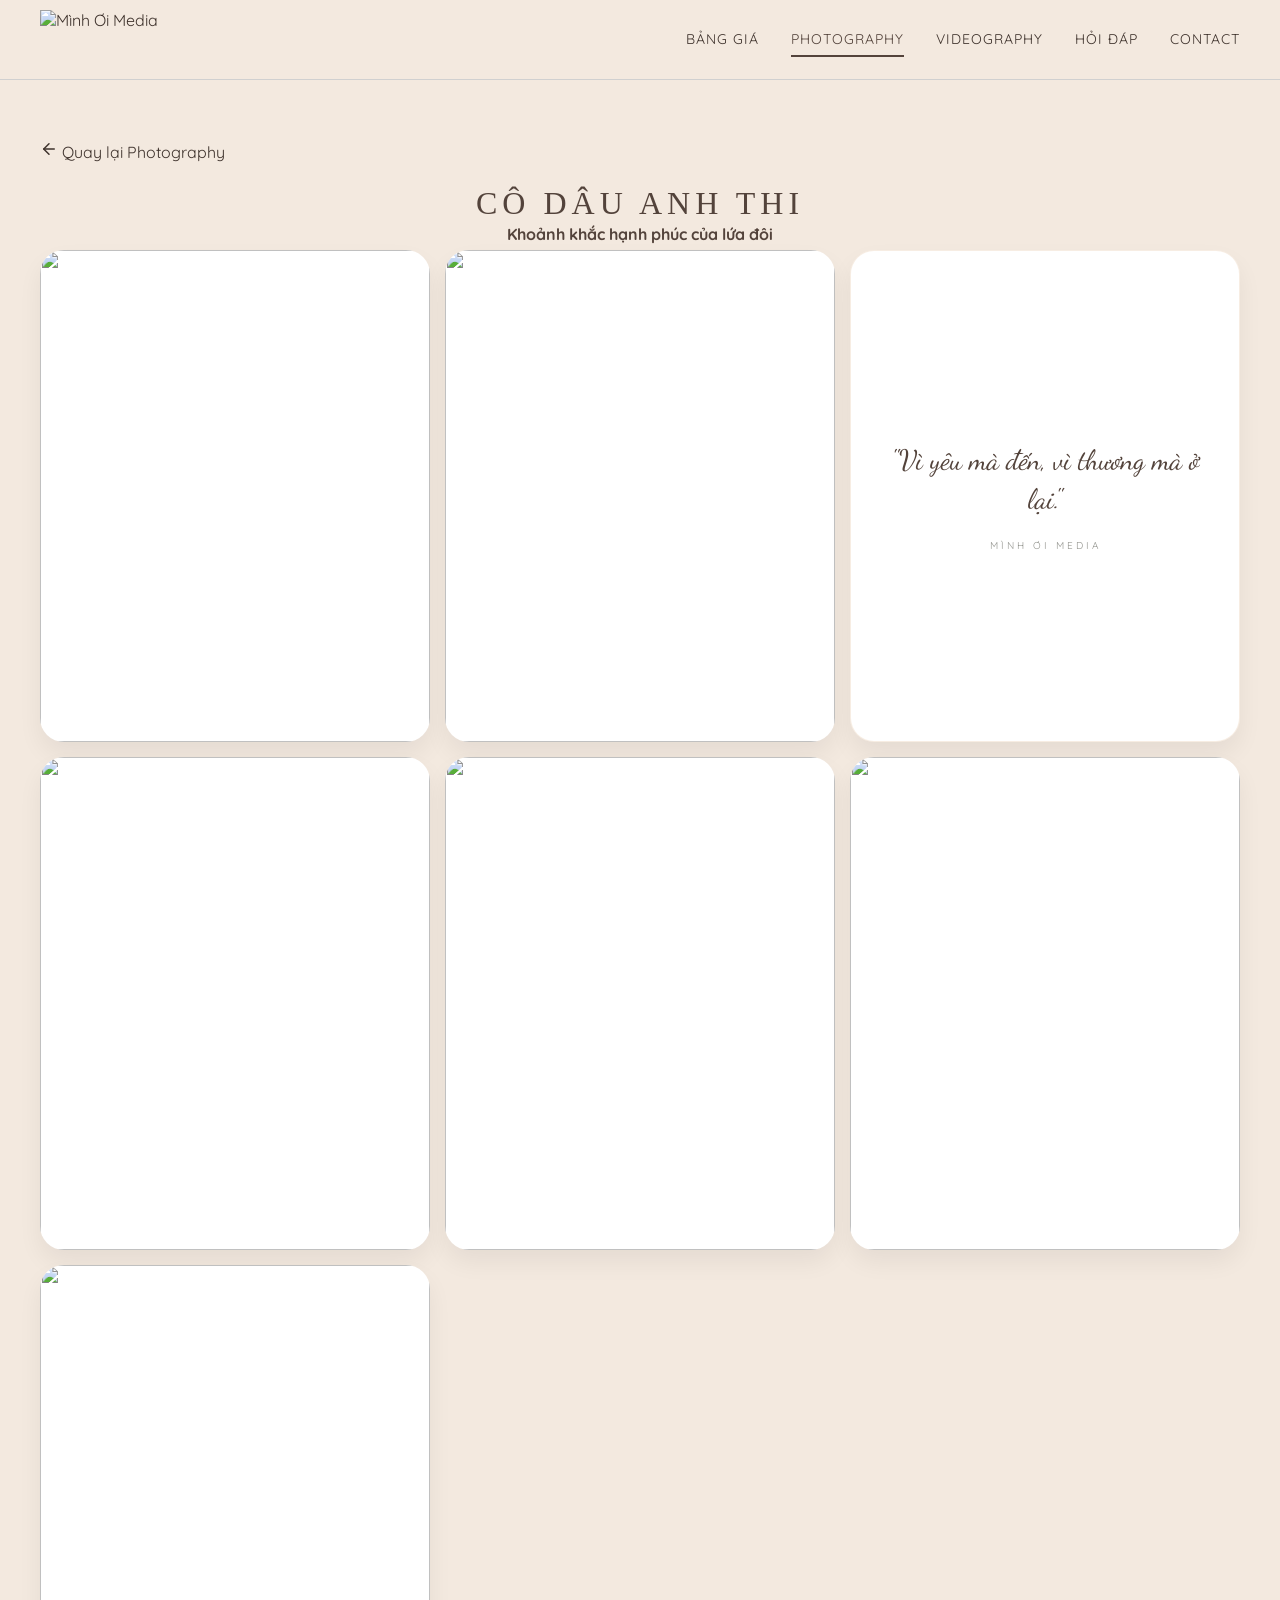
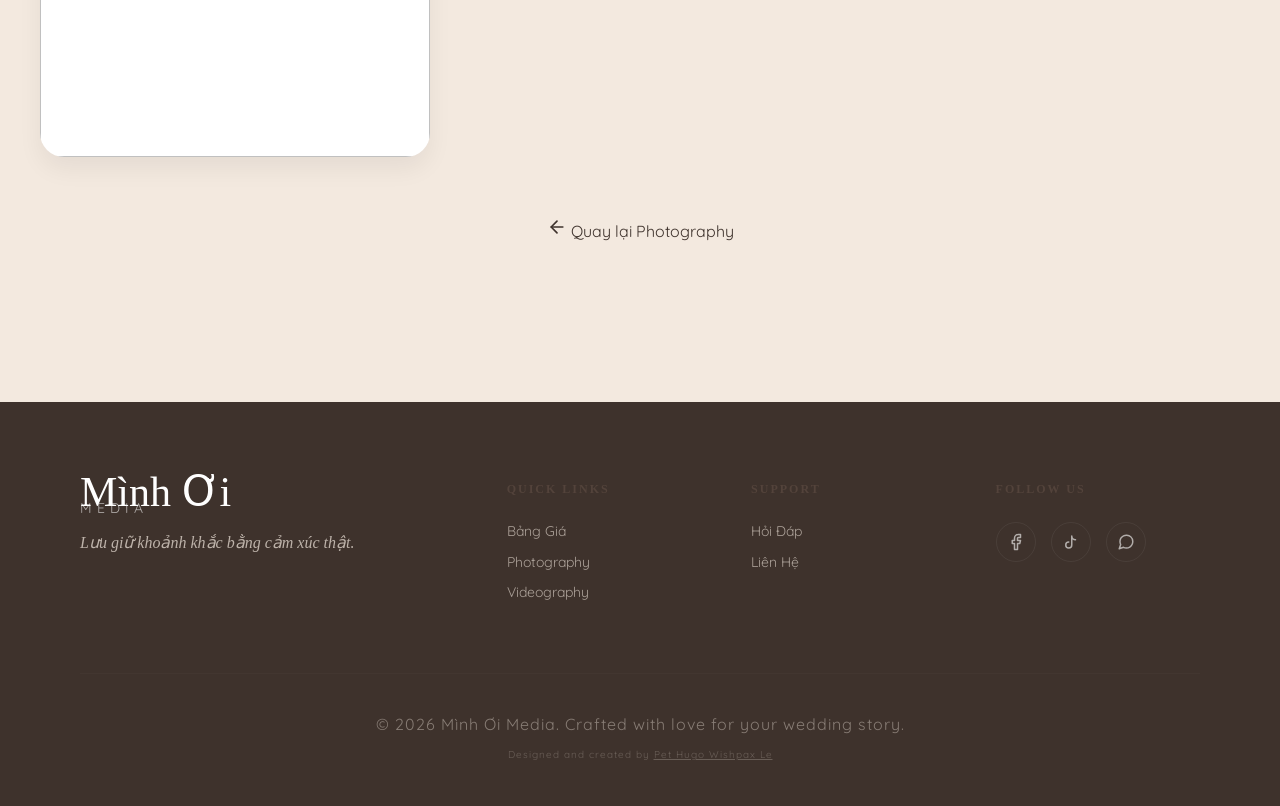
==== commit ceee9483: "seo: use fully encoded and resized Cloudinary URL for link preview compatibility" ====
--- a/album-detail.html
+++ b/album-detail.html
@@ -8,14 +8,16 @@
   <meta property="og:type" content="website">
   <meta property="og:title" content="Báo Giá - Mình Ơi Media | Phóng Sự Cưới">
   <meta property="og:description" content="Bảng giá dịch vụ quay phim, chụp ảnh phóng sự cưới chuyên nghiệp từ Mình Ơi Media.">
-  <meta property="og:image" content="https://res.cloudinary.com/dyehwoscu/image/upload/v1778948865/A%CC%89nh_ma%CC%80n_hi%CC%80nh_2026-05-16_lu%CC%81c_23.27.39_flbao0.png">
-  <meta property="og:image:secure_url" content="https://res.cloudinary.com/dyehwoscu/image/upload/v1778948865/A%CC%89nh_ma%CC%80n_hi%CC%80nh_2026-05-16_lu%CC%81c_23.27.39_flbao0.png">
+  <meta property="og:image" content="https://res.cloudinary.com/dyehwoscu/image/upload/c_fill,h_630,w_1200/v1778948865/%E1%BA%A2nh_m%C3%A0n_h%C3%ACnh_2026-05-16_l%C3%BAc_23.27.39_flbao0.png">
+  <meta property="og:image:secure_url" content="https://res.cloudinary.com/dyehwoscu/image/upload/c_fill,h_630,w_1200/v1778948865/%E1%BA%A2nh_m%C3%A0n_h%C3%ACnh_2026-05-16_l%C3%BAc_23.27.39_flbao0.png">
+  <meta property="og:image:type" content="image/png">
   <meta property="og:image:width" content="1200">
   <meta property="og:image:height" content="630">
+  <meta property="zalo:image" content="https://res.cloudinary.com/dyehwoscu/image/upload/c_fill,h_630,w_1200/v1778948865/%E1%BA%A2nh_m%C3%A0n_h%C3%ACnh_2026-05-16_l%C3%BAc_23.27.39_flbao0.png">
+  <meta name="twitter:image" content="https://res.cloudinary.com/dyehwoscu/image/upload/c_fill,h_630,w_1200/v1778948865/%E1%BA%A2nh_m%C3%A0n_h%C3%ACnh_2026-05-16_l%C3%BAc_23.27.39_flbao0.png"
   <meta property="og:url" content="https://minhoimedia.hugowishpax.studio/">
   <meta property="og:site_name" content="Mình Ơi Media">
   <meta name="twitter:card" content="summary_large_image">
-  <meta name="twitter:image" content="https://res.cloudinary.com/dyehwoscu/image/upload/v1778948865/A%CC%89nh_ma%CC%80n_hi%CC%80nh_2026-05-16_lu%CC%81c_23.27.39_flbao0.png">
   <link rel="stylesheet" href="css/style.css">
   <link rel="preconnect" href="https://fonts.googleapis.com">
   <link rel="preconnect" href="https://fonts.gstatic.com" crossorigin>
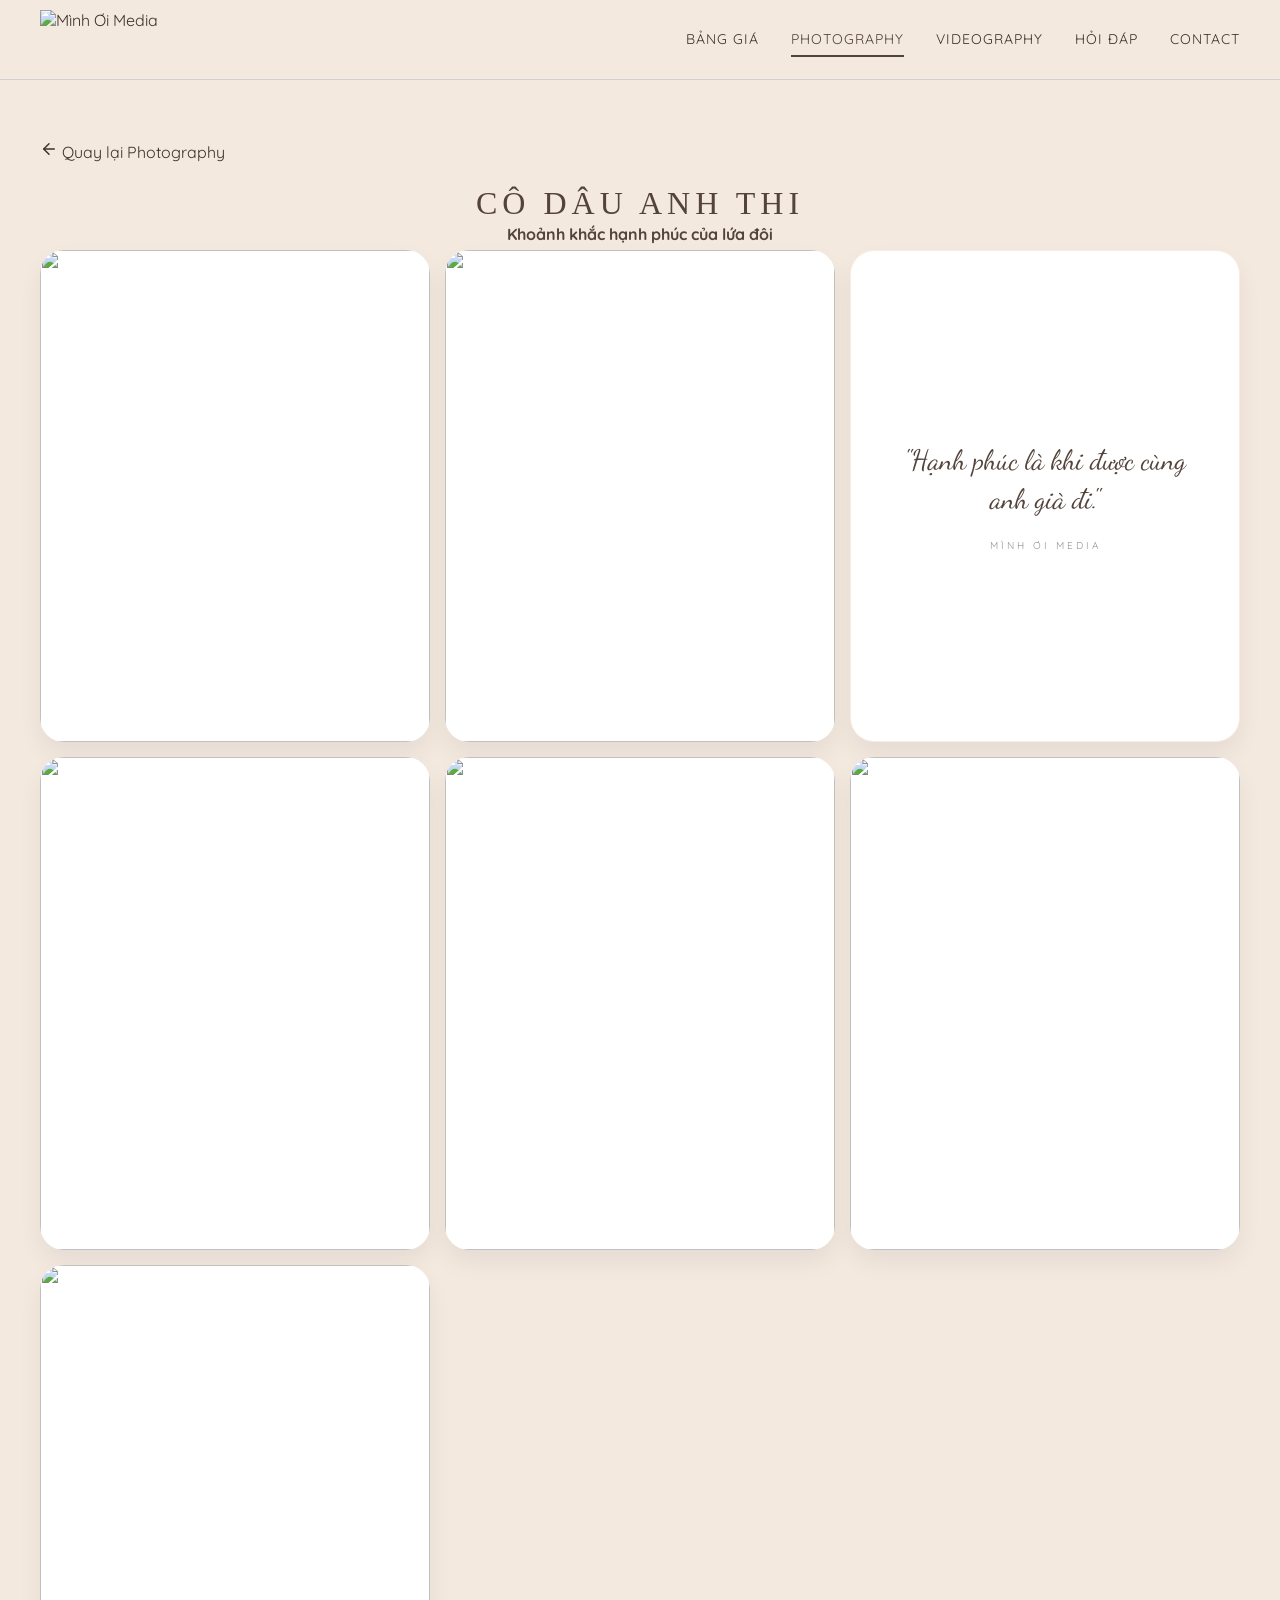
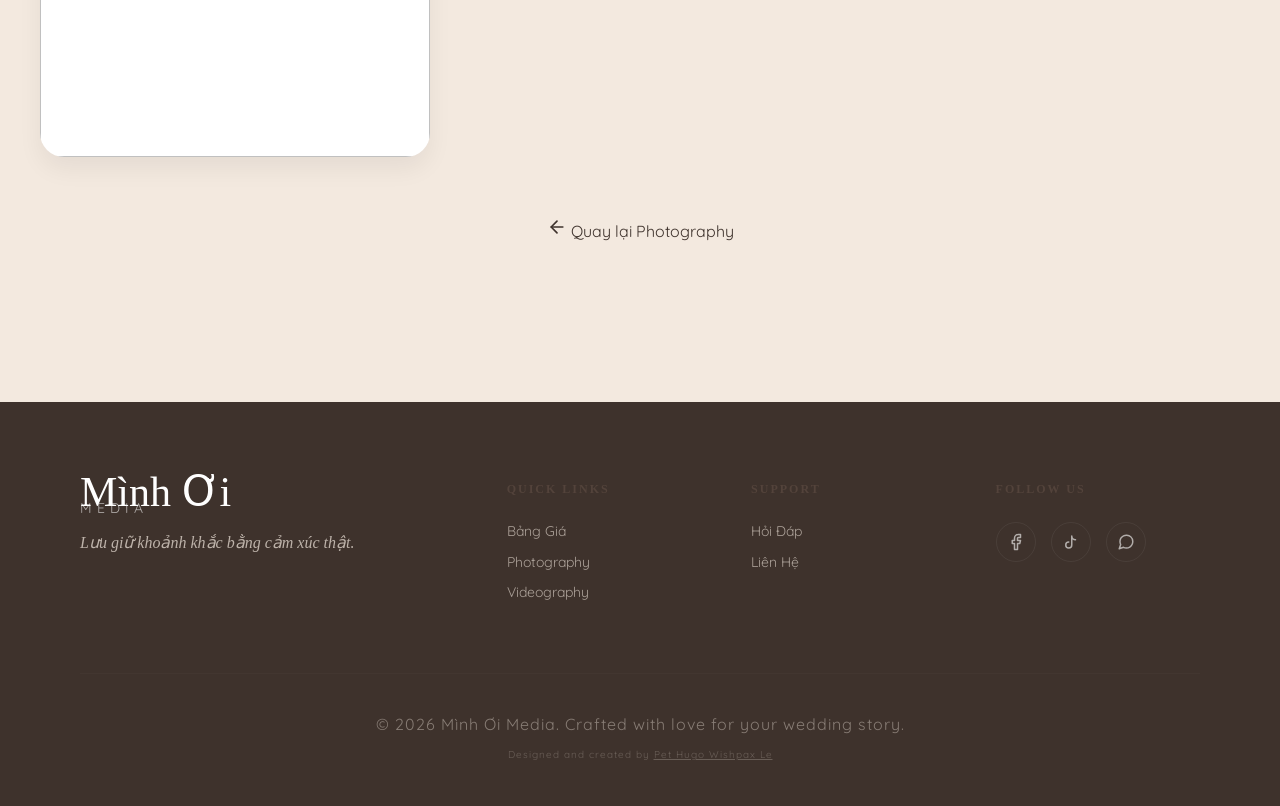
==== commit a1f5a924: "seo: use local assets/images/image.png for link preview image" ====
--- a/album-detail.html
+++ b/album-detail.html
@@ -8,13 +8,13 @@
   <meta property="og:type" content="website">
   <meta property="og:title" content="Báo Giá - Mình Ơi Media | Phóng Sự Cưới">
   <meta property="og:description" content="Bảng giá dịch vụ quay phim, chụp ảnh phóng sự cưới chuyên nghiệp từ Mình Ơi Media.">
-  <meta property="og:image" content="https://res.cloudinary.com/dyehwoscu/image/upload/c_fill,h_630,w_1200/v1778948865/%E1%BA%A2nh_m%C3%A0n_h%C3%ACnh_2026-05-16_l%C3%BAc_23.27.39_flbao0.png">
-  <meta property="og:image:secure_url" content="https://res.cloudinary.com/dyehwoscu/image/upload/c_fill,h_630,w_1200/v1778948865/%E1%BA%A2nh_m%C3%A0n_h%C3%ACnh_2026-05-16_l%C3%BAc_23.27.39_flbao0.png">
+  <meta property="og:image" content="https://minhoimedia.hugowishpax.studio/assets/images/image.png">
+  <meta property="og:image:secure_url" content="https://minhoimedia.hugowishpax.studio/assets/images/image.png">
   <meta property="og:image:type" content="image/png">
   <meta property="og:image:width" content="1200">
   <meta property="og:image:height" content="630">
-  <meta property="zalo:image" content="https://res.cloudinary.com/dyehwoscu/image/upload/c_fill,h_630,w_1200/v1778948865/%E1%BA%A2nh_m%C3%A0n_h%C3%ACnh_2026-05-16_l%C3%BAc_23.27.39_flbao0.png">
-  <meta name="twitter:image" content="https://res.cloudinary.com/dyehwoscu/image/upload/c_fill,h_630,w_1200/v1778948865/%E1%BA%A2nh_m%C3%A0n_h%C3%ACnh_2026-05-16_l%C3%BAc_23.27.39_flbao0.png"
+  <meta property="zalo:image" content="https://minhoimedia.hugowishpax.studio/assets/images/image.png">
+  <meta name="twitter:image" content="https://minhoimedia.hugowishpax.studio/assets/images/image.png"
   <meta property="og:url" content="https://minhoimedia.hugowishpax.studio/">
   <meta property="og:site_name" content="Mình Ơi Media">
   <meta name="twitter:card" content="summary_large_image">
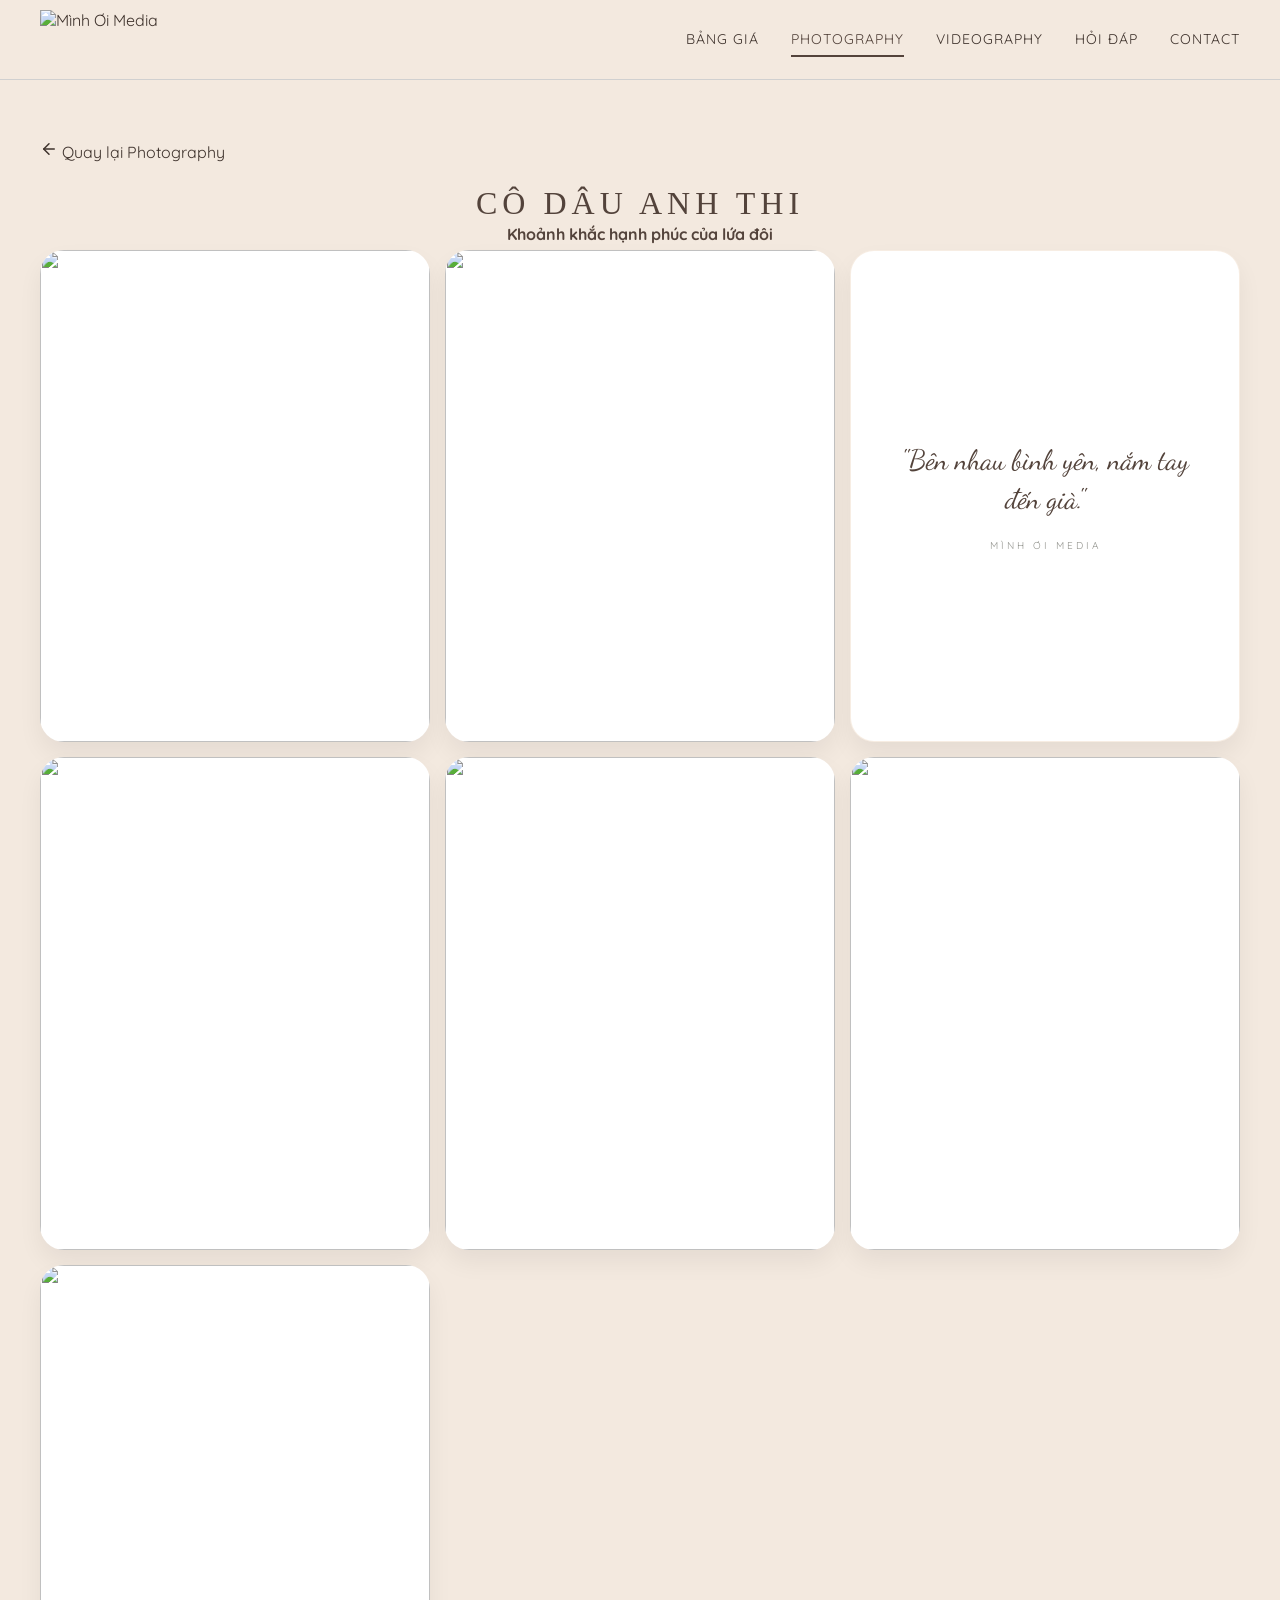
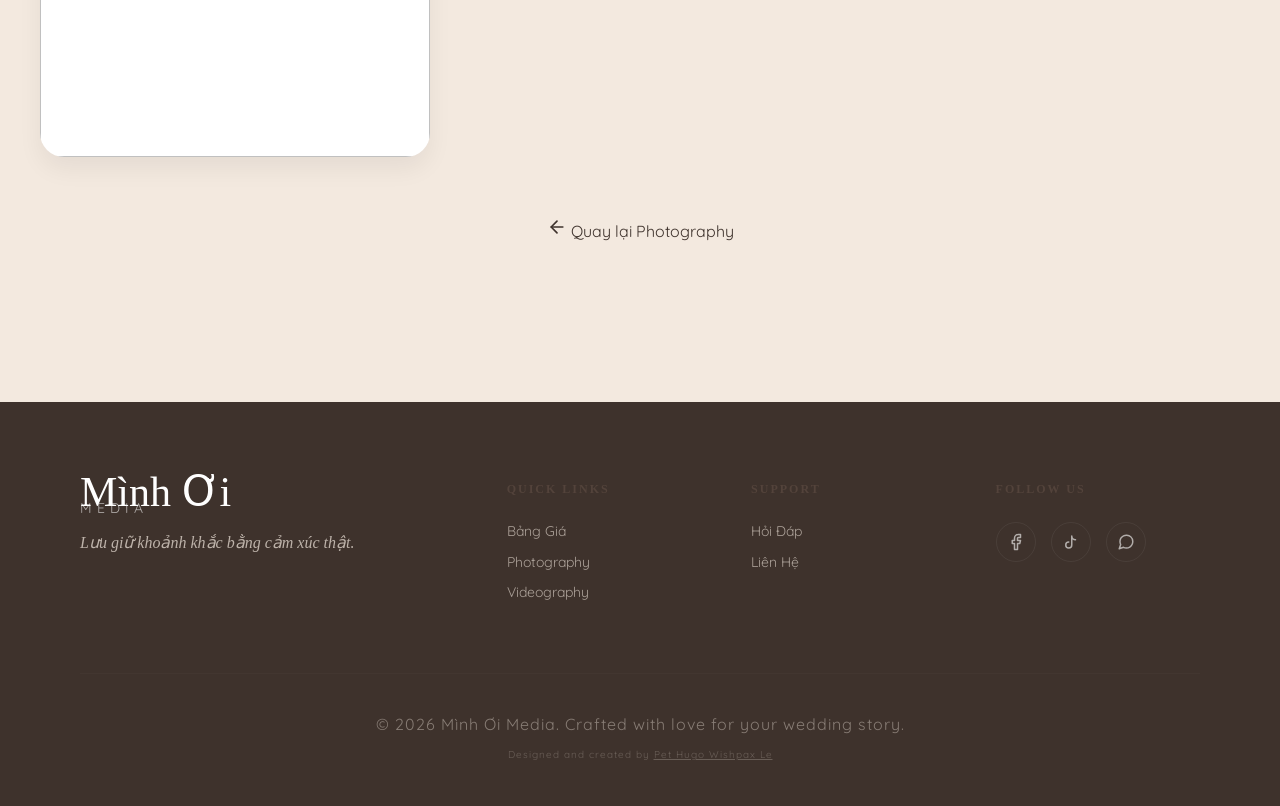
==== commit 4eedc301: "seo: add og prefix and redundant image tags for maximum scraper compatibility" ====
--- a/album-detail.html
+++ b/album-detail.html
@@ -1,5 +1,5 @@
 <!DOCTYPE html>
-<html lang="vi">
+<html lang="vi" prefix="og: http://ogp.me/ns#">
 
 <head>
   <meta charset="UTF-8">
@@ -9,12 +9,12 @@
   <meta property="og:title" content="Báo Giá - Mình Ơi Media | Phóng Sự Cưới">
   <meta property="og:description" content="Bảng giá dịch vụ quay phim, chụp ảnh phóng sự cưới chuyên nghiệp từ Mình Ơi Media.">
   <meta property="og:image" content="https://minhoimedia.hugowishpax.studio/assets/images/image.png">
+  <meta property="og:image:url" content="https://minhoimedia.hugowishpax.studio/assets/images/image.png">
   <meta property="og:image:secure_url" content="https://minhoimedia.hugowishpax.studio/assets/images/image.png">
-  <meta property="og:image:type" content="image/png">
   <meta property="og:image:width" content="1200">
   <meta property="og:image:height" content="630">
-  <meta property="zalo:image" content="https://minhoimedia.hugowishpax.studio/assets/images/image.png">
-  <meta name="twitter:image" content="https://minhoimedia.hugowishpax.studio/assets/images/image.png"
+  <meta property="og:image:type" content="image/png">
+  <meta name="twitter:image" content="https://minhoimedia.hugowishpax.studio/assets/images/image.png">
   <meta property="og:url" content="https://minhoimedia.hugowishpax.studio/">
   <meta property="og:site_name" content="Mình Ơi Media">
   <meta name="twitter:card" content="summary_large_image">
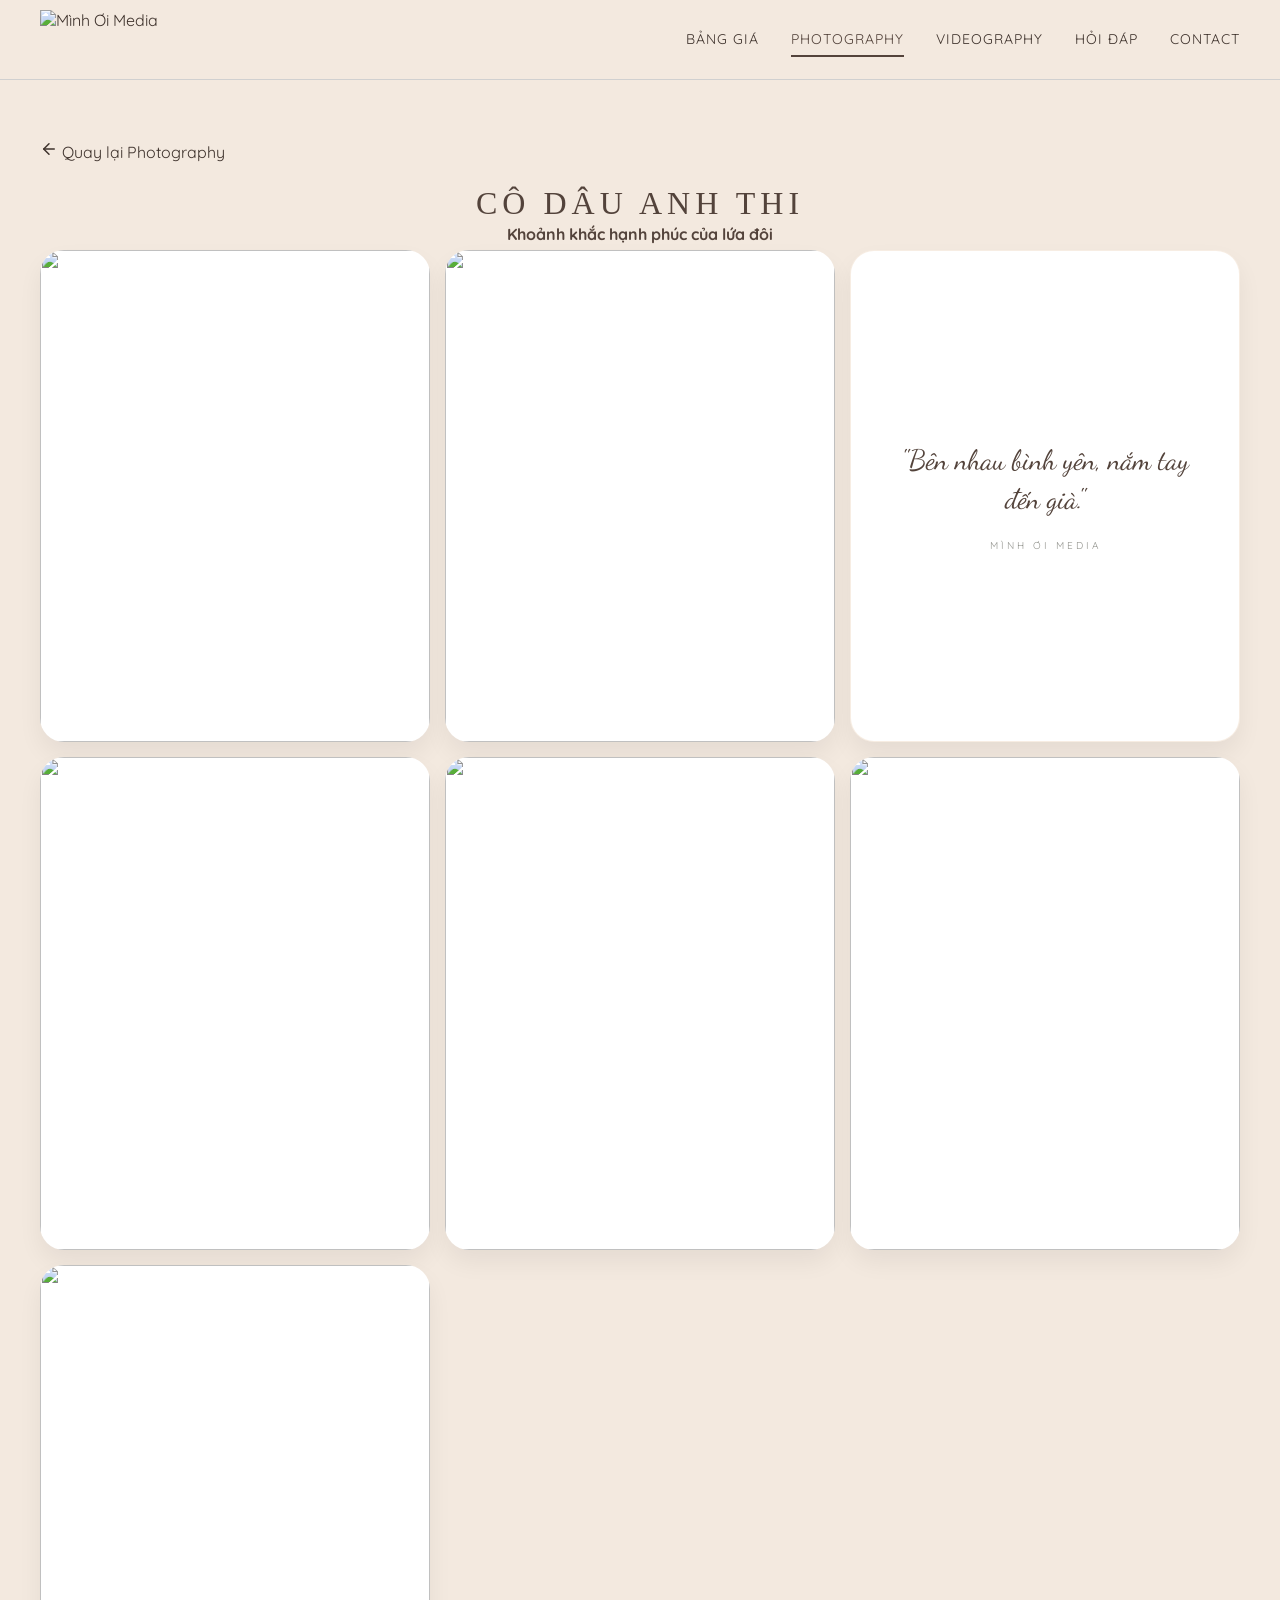
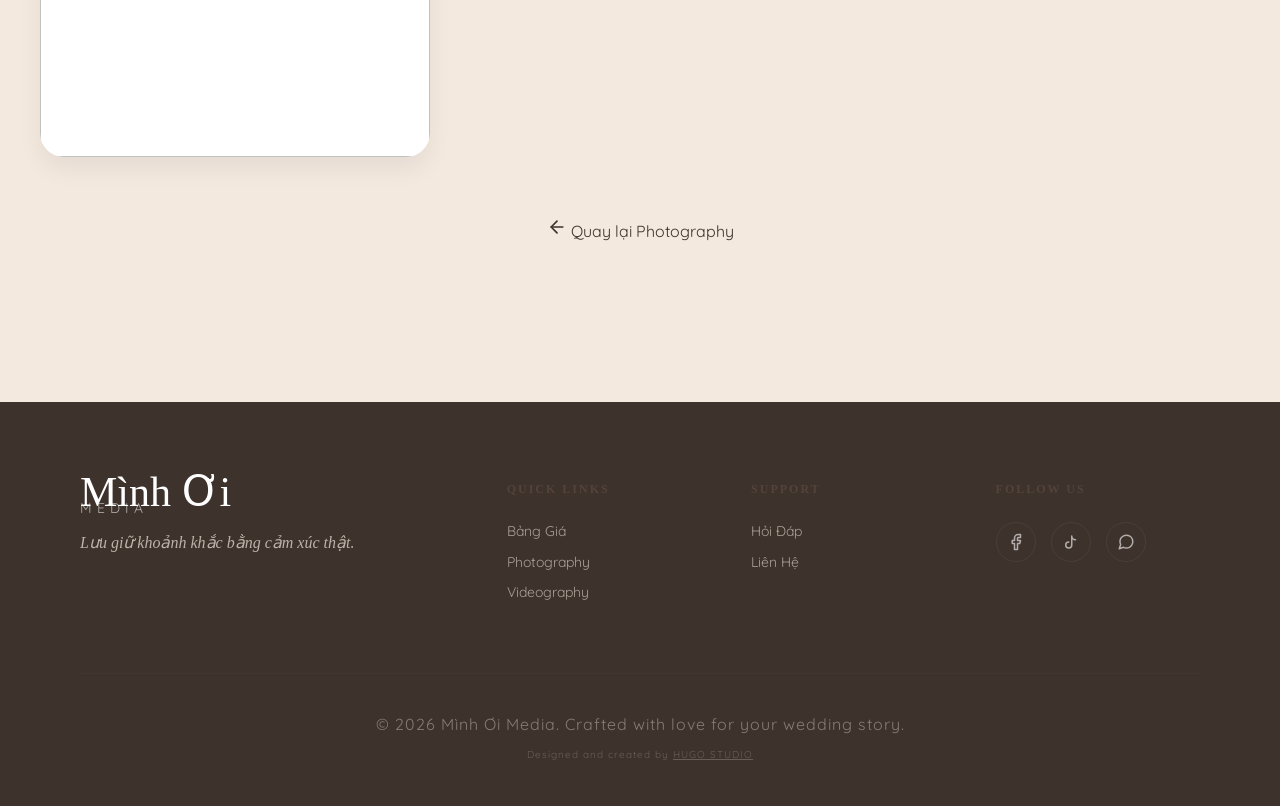
==== commit 4101f484: "update 1/7: OOP" ====
--- a/album-detail.html
+++ b/album-detail.html
@@ -22,7 +22,7 @@
   <link rel="preconnect" href="https://fonts.googleapis.com">
   <link rel="preconnect" href="https://fonts.gstatic.com" crossorigin>
   <link
-    href="https://fonts.googleapis.com/css2?family=Dancing+Script:wght@700&family=Quicksand:wght@400;700&display=swap"
+    href="https://fonts.googleapis.com/css2?family=Dancing+Script:wght@700&amp;family=Quicksand:wght@400;700&amp;display=swap"
     rel="stylesheet">
   <script src="js/layout.js"></script>
 </head>
--- a/css/style.css
+++ b/css/style.css
@@ -615,7 +615,7 @@
   }
 
   .price-card.popular::before {
-    content: 'BEST CHOICE';
+    content: '❤';
     position: absolute;
     top: 25px;
     left: -40px;
@@ -624,7 +624,7 @@
     background: linear-gradient(135deg, #800000, #a52a2a);
     color: white;
     font-family: var(--font-sans);
-    font-size: 10px;
+    font-size: 18px;
     font-weight: 800;
     letter-spacing: 1px;
     text-transform: uppercase;
@@ -705,6 +705,670 @@
   box-shadow: 0 15px 45px rgba(0, 0, 0, 0.08);
 }
 
+.pricing-intro {
+  max-width: 820px;
+  margin: 0 auto 34px;
+  text-align: center;
+}
+
+.pricing-intro p {
+  color: var(--gray-medium);
+  font-size: 15px;
+  line-height: 1.8;
+}
+
+.pricing-section {
+  margin-top: 34px;
+}
+
+.pricing-section-secondary {
+  margin-top: 70px;
+}
+
+.pricing-section-singles {
+  margin-top: 28px;
+  position: relative;
+}
+
+.pricing-section-singles::before {
+  content: '';
+  position: absolute;
+  inset: 46px auto auto 50%;
+  width: min(980px, 92vw);
+  height: 360px;
+  border-radius: 50%;
+  background:
+    radial-gradient(circle at 35% 50%, rgba(128, 0, 0, 0.1), transparent 58%),
+    radial-gradient(circle at 70% 45%, rgba(212, 175, 55, 0.12), transparent 54%);
+  transform: translateX(-50%);
+  filter: blur(24px);
+  opacity: 0.8;
+  pointer-events: none;
+}
+
+.pricing-section-heading {
+  text-align: center;
+  margin-bottom: 28px;
+}
+
+.pricing-section-heading span {
+  display: inline-block;
+  margin-bottom: 10px;
+  font-family: var(--font-sans);
+  font-size: 11px;
+  font-weight: 700;
+  letter-spacing: 2.5px;
+  text-transform: uppercase;
+  color: var(--primary);
+  opacity: 0.62;
+}
+
+.pricing-section-heading h3 {
+  font-family: var(--font-serif);
+  color: var(--primary);
+  font-size: 28px;
+  letter-spacing: 1px;
+}
+
+.single-service-board {
+  max-width: 1120px;
+  margin: 0 auto;
+  padding: 12px 28px 0;
+  display: grid;
+  grid-template-columns: repeat(3, minmax(0, 1fr));
+  gap: 16px;
+  position: relative;
+  z-index: 1;
+  perspective: 1200px;
+}
+
+.single-service-item {
+  display: grid;
+  grid-template-columns: 1fr;
+  align-content: start;
+  gap: 12px;
+  min-height: 100%;
+  padding: 14px;
+  border: 1px solid rgba(83, 67, 59, 0.12);
+  border-radius: 24px;
+  background:
+    linear-gradient(180deg, rgba(255, 255, 255, 0.72), rgba(255, 255, 255, 0.46)),
+    rgba(255, 255, 255, 0.48);
+  backdrop-filter: blur(18px);
+  -webkit-backdrop-filter: blur(18px);
+  box-shadow: 0 10px 30px rgba(83, 67, 59, 0.04);
+  transition: all 0.3s ease;
+  position: relative;
+  overflow: hidden;
+  transform-style: preserve-3d;
+  isolation: isolate;
+}
+
+.single-service-item:hover {
+  transform: translateY(-3px);
+  background: rgba(255, 255, 255, 0.68);
+  border-color: rgba(83, 67, 59, 0.2);
+  box-shadow: 0 16px 38px rgba(83, 67, 59, 0.08);
+}
+
+.single-service-item::before {
+  content: '';
+  position: absolute;
+  inset: 0;
+  background: linear-gradient(110deg,
+      transparent 0%,
+      transparent 38%,
+      rgba(255, 255, 255, 0.48) 50%,
+      transparent 62%,
+      transparent 100%);
+  transform: translateX(-130%);
+  animation: ad-sheen 7s ease-in-out infinite;
+  pointer-events: none;
+  z-index: -1;
+}
+
+.single-service-item:nth-child(2)::before {
+  animation-delay: 0.7s;
+}
+
+.single-service-item:nth-child(3)::before {
+  animation-delay: 1.4s;
+}
+
+.single-service-item:nth-child(4)::before {
+  animation-delay: 2.1s;
+}
+
+.single-service-item:nth-child(5)::before {
+  animation-delay: 2.8s;
+}
+
+.single-service-item:nth-child(6)::before {
+  animation-delay: 3.5s;
+}
+
+.single-service-item-lowest {
+  border-color: rgba(128, 0, 0, 0.22);
+  background:
+    linear-gradient(135deg, rgba(255, 255, 255, 0.9), rgba(255, 247, 241, 0.68)),
+    rgba(255, 255, 255, 0.78);
+}
+
+.single-service-item-lowest .single-service-price {
+  font-size: 32px;
+  background: rgba(128, 0, 0, 0.08);
+}
+
+.single-service-featured {
+  border-color: rgba(128, 0, 0, 0.34);
+  background:
+    linear-gradient(145deg, rgba(255, 255, 255, 0.92), rgba(255, 242, 236, 0.7)),
+    rgba(255, 255, 255, 0.84);
+  box-shadow:
+    0 18px 42px rgba(128, 0, 0, 0.1),
+    inset 0 0 0 1px rgba(255, 255, 255, 0.78);
+}
+
+.single-service-featured::after {
+  content: 'Dâu rể hay chọn';
+  position: absolute;
+  top: 18px;
+  right: 18px;
+  z-index: 2;
+  padding: 7px 11px;
+  border-radius: 999px;
+  color: var(--white);
+  background: linear-gradient(135deg, #b90f25, #800000);
+  box-shadow: 0 10px 24px rgba(128, 0, 0, 0.18);
+  font-size: 9px;
+  font-weight: 800;
+  letter-spacing: 1px;
+  text-transform: uppercase;
+}
+
+.single-service-featured .single-service-main h3 {
+  color: #800000;
+  font-size: 24px;
+}
+
+.single-service-featured .single-service-price {
+  color: #800000;
+  background: rgba(128, 0, 0, 0.1);
+  box-shadow:
+    inset 0 0 0 1px rgba(128, 0, 0, 0.08),
+    0 12px 28px rgba(128, 0, 0, 0.1);
+}
+
+.single-service-compact {
+  min-height: 100%;
+}
+
+.single-service-media {
+  height: 142px;
+  margin: -4px -4px 2px;
+  border-radius: 18px;
+  overflow: hidden;
+  background: rgba(83, 67, 59, 0.08);
+  box-shadow: 0 16px 34px rgba(83, 67, 59, 0.08);
+}
+
+.single-service-media img {
+  width: 100%;
+  height: 100%;
+  display: block;
+  object-fit: cover;
+  transition: transform 0.8s cubic-bezier(0.4, 0, 0.2, 1);
+}
+
+.lazy-media {
+  opacity: 0;
+}
+
+.lazy-media.is-loaded {
+  opacity: 1;
+  transition:
+    opacity 0.45s ease,
+    transform 0.8s cubic-bezier(0.4, 0, 0.2, 1);
+}
+
+.single-service-item:hover .single-service-media img {
+  transform: scale(1.06);
+}
+
+.single-service-main h3 {
+  font-family: var(--font-sans);
+  font-size: 21px;
+  font-weight: 800;
+  letter-spacing: 0.5px;
+  color: var(--primary);
+  margin-bottom: 8px;
+  line-height: 1.12;
+}
+
+.single-service-main p {
+  max-width: 560px;
+  color: var(--gray-medium);
+  font-size: 13px;
+  line-height: 1.55;
+}
+
+.single-service-tag {
+  display: inline-block;
+  margin-bottom: 7px;
+  color: var(--primary);
+  font-size: 10px;
+  font-weight: 800;
+  letter-spacing: 1.6px;
+  text-transform: uppercase;
+  opacity: 0.62;
+}
+
+.single-service-price {
+  width: 100%;
+  margin-top: auto;
+  padding: 12px 14px;
+  border-radius: 14px;
+  background: rgba(83, 67, 59, 0.08);
+  color: var(--primary);
+  font-family: var(--font-serif);
+  font-size: 27px;
+  line-height: 1;
+  text-align: left;
+  white-space: nowrap;
+  box-shadow: inset 0 0 0 1px rgba(83, 67, 59, 0.06);
+  transform: translateZ(34px);
+}
+
+.single-service-includes {
+  margin-top: 2px;
+  padding-top: 12px;
+  border-top: 1px solid rgba(83, 67, 59, 0.1);
+  display: flex;
+  flex-direction: column;
+  gap: 7px;
+}
+
+.single-service-includes li {
+  position: relative;
+  padding-left: 20px;
+  color: var(--gray-medium);
+  font-size: 12px;
+  line-height: 1.4;
+}
+
+.single-service-includes li::before {
+  content: '✓';
+  position: absolute;
+  left: 0;
+  top: 1px;
+  width: 15px;
+  height: 15px;
+  border-radius: 50%;
+  display: inline-flex;
+  align-items: center;
+  justify-content: center;
+  color: var(--white);
+  background: rgba(83, 67, 59, 0.78);
+  font-size: 8px;
+  font-weight: 800;
+}
+
+.single-service-includes .single-service-includes-title {
+  padding-left: 0;
+  color: var(--primary);
+  font-size: 11px;
+  font-weight: 800;
+  letter-spacing: 1.6px;
+  text-transform: uppercase;
+}
+
+.single-service-includes .single-service-includes-title::before {
+  content: none;
+}
+
+.single-service-price span {
+  display: block;
+  margin-top: 5px;
+  font-family: var(--font-sans);
+  font-size: 10px;
+  font-weight: 800;
+  letter-spacing: 1.5px;
+  opacity: 0.7;
+}
+
+.single-service-contact {
+  font-family: var(--font-sans);
+  font-size: 15px;
+  font-weight: 800;
+  letter-spacing: 0.5px;
+  line-height: 1.35;
+}
+
+@keyframes ad-sheen {
+  0% {
+    transform: translateX(-130%);
+  }
+
+  18% {
+    transform: translateX(130%);
+  }
+
+  100% {
+    transform: translateX(130%);
+  }
+}
+
+.package-grid {
+  display: grid;
+  grid-template-columns: repeat(3, minmax(0, 1fr));
+  gap: 24px;
+  align-items: stretch;
+  max-width: 1280px;
+  margin: 0 auto;
+  padding: 10px 28px 0;
+}
+
+.package-card {
+  padding: 18px 24px 30px;
+  border-radius: 22px;
+  background: rgba(255, 255, 255, 0.58);
+  border-color: rgba(83, 67, 59, 0.12);
+}
+
+.price-card.package-card h3 {
+  position: relative;
+  width: fit-content;
+  max-width: 100%;
+  margin-bottom: 14px;
+  padding: 3px 0 10px;
+  color: #800000;
+  font-family: var(--font-serif);
+  font-size: clamp(32px, 3.2vw, 46px);
+  font-weight: 800;
+  line-height: 1.02;
+  letter-spacing: 0;
+  text-shadow: 0 12px 28px rgba(128, 0, 0, 0.12);
+}
+
+.price-card.package-card h3::after {
+  content: '';
+  position: absolute;
+  left: 0;
+  bottom: 0;
+  width: min(100%, 150px);
+  height: 7px;
+  border-radius: 999px;
+  background:
+    linear-gradient(90deg, rgba(128, 0, 0, 0.9), rgba(255, 143, 124, 0.36));
+  box-shadow: 0 8px 18px rgba(128, 0, 0, 0.14);
+}
+
+.package-card-featured h3 {
+  color: #b90f25 !important;
+}
+
+.package-card-premium h3 {
+  color: var(--primary) !important;
+}
+
+.package-media {
+  height: 190px;
+  margin: -4px -10px 22px;
+  border-radius: 20px;
+  overflow: hidden;
+  background: rgba(83, 67, 59, 0.08);
+  box-shadow: 0 16px 34px rgba(83, 67, 59, 0.08);
+}
+
+.package-media img {
+  width: 100%;
+  height: 100%;
+  display: block;
+  object-fit: cover;
+  transition: transform 0.8s cubic-bezier(0.4, 0, 0.2, 1);
+}
+
+.package-card:hover .package-media img {
+  transform: scale(1.05);
+}
+
+.package-card-featured {
+  transform: translateY(-10px);
+  background: rgba(255, 255, 255, 0.78);
+  border-color: rgba(128, 0, 0, 0.22);
+  box-shadow: 0 22px 58px rgba(83, 67, 59, 0.13);
+}
+
+.package-card-featured:hover {
+  transform: translateY(-16px) scale(1.02);
+}
+
+.package-card-premium {
+  background: linear-gradient(180deg, rgba(255, 255, 255, 0.82), rgba(255, 248, 238, 0.58));
+}
+
+.package-eyebrow {
+  width: fit-content;
+  display: inline-flex;
+  align-items: center;
+  min-height: 26px;
+  padding: 6px 12px;
+  margin-bottom: 14px;
+  border-radius: 999px;
+  background: rgba(83, 67, 59, 0.08);
+  color: var(--primary);
+  font-size: 11px;
+  font-weight: 800;
+  letter-spacing: 1px;
+  text-transform: uppercase;
+}
+
+.package-card .price {
+  margin-bottom: 12px;
+}
+
+.package-value {
+  min-height: 64px;
+  margin-bottom: 20px;
+  padding: 14px 16px;
+  border-radius: 14px;
+  background: rgba(128, 0, 0, 0.06);
+  color: var(--primary);
+  font-size: 13px;
+  font-weight: 700;
+  line-height: 1.55;
+}
+
+.package-subtitle {
+  margin-top: -6px;
+  margin-bottom: 12px;
+  font-style: italic;
+  color: var(--gray-medium);
+}
+
+.package-list {
+  display: flex;
+  flex-direction: column;
+  gap: 8px;
+  margin-bottom: 0;
+}
+
+.package-list li {
+  margin-bottom: 0;
+  line-height: 1.5;
+}
+
+.package-list .price-header {
+  margin-top: 12px;
+  margin-bottom: 2px;
+  text-align: left;
+}
+
+.package-list .price-header:first-child {
+  margin-top: 0;
+}
+
+.package-list .package-benefit-title {
+  margin-top: 18px;
+  margin-bottom: 6px;
+  padding: 14px 0 4px !important;
+  border-radius: 0;
+  color: var(--primary);
+  background: none;
+  border-top: 1px solid rgba(83, 67, 59, 0.14);
+  border-right: 0;
+  border-bottom: 0;
+  border-left: 0;
+  box-shadow: none;
+  letter-spacing: 1.4px;
+  text-transform: uppercase;
+}
+
+.package-benefit-title strong {
+  display: inline-flex;
+  align-items: center;
+  gap: 7px;
+  font-size: 12px;
+}
+
+.package-benefit-title strong::before {
+  content: '';
+  width: 7px;
+  height: 7px;
+  border-radius: 50%;
+  background: var(--primary);
+  box-shadow: none;
+}
+
+.package-list .package-benefit-item {
+  margin-left: 0;
+  padding: 7px 0 7px 24px !important;
+  border-radius: 0;
+  color: var(--gray-medium);
+  background: none;
+  border: 0;
+  box-shadow: none;
+  position: relative;
+  font-weight: 600;
+}
+
+.package-list .package-benefit-item::before {
+  content: '✓';
+  position: absolute;
+  left: 0;
+  top: 50%;
+  width: 16px;
+  height: 16px;
+  border-radius: 50%;
+  display: inline-flex;
+  align-items: center;
+  justify-content: center;
+  color: var(--white);
+  background: rgba(83, 67, 59, 0.86);
+  font-size: 9px;
+  font-weight: 800;
+  line-height: 1;
+  transform: translateY(-50%);
+}
+
+.package-list .package-benefit-premium {
+  margin-top: 4px;
+  padding: 10px 12px 10px 34px !important;
+  border-radius: 12px;
+  color: var(--primary);
+  background: rgba(83, 67, 59, 0.06);
+  border: 1px solid rgba(83, 67, 59, 0.1);
+}
+
+.package-list .package-benefit-premium::before {
+  content: '★';
+  left: 12px;
+  background: var(--primary);
+  font-size: 10px;
+}
+
+.price-card.package-card.popular::before {
+  content: '♥';
+  position: absolute;
+  top: -38px;
+  right: 28px;
+  left: auto;
+  width: 68px;
+  height: 68px;
+  padding: 0;
+  border-radius: 50%;
+  background:
+    radial-gradient(circle at 35% 30%, rgba(255, 255, 255, 0.92), transparent 18%),
+    linear-gradient(145deg, #ff7b7b 0%, #c82035 48%, #7a0014 100%);
+  color: var(--white);
+  display: inline-flex;
+  align-items: center;
+  justify-content: center;
+  font-family: var(--font-serif);
+  font-size: 38px;
+  font-weight: 800;
+  letter-spacing: 0;
+  line-height: 1;
+  text-transform: none;
+  transform: translateZ(18px) rotate(-8deg);
+  transform-origin: center;
+  text-shadow: 0 2px 0 rgba(0, 0, 0, 0.14);
+  box-shadow:
+    0 5px 0 #6b0012,
+    0 18px 34px rgba(122, 0, 20, 0.26),
+    inset 0 1px 0 rgba(255, 255, 255, 0.38);
+  animation: heart-sparkle-pop 2.6s ease-in-out infinite;
+}
+
+.price-card.package-card.popular::after {
+  content: '✦';
+  position: absolute;
+  top: -44px;
+  right: 18px;
+  width: auto;
+  height: auto;
+  border-radius: 0;
+  background: none;
+  color: rgba(255, 106, 122, 0.95);
+  font-size: 22px;
+  text-shadow:
+    -24px 26px 0 rgba(255, 174, 184, 0.78),
+    14px 42px 0 rgba(255, 232, 235, 0.78);
+  transform: none;
+  pointer-events: none;
+  animation: heart-sparkle-twinkle 2.6s ease-in-out infinite;
+}
+
+.price-card.package-card.popular {
+  overflow: visible;
+  z-index: 5;
+}
+
+@keyframes heart-sparkle-pop {
+  0%,
+  100% {
+    transform: translateZ(18px) rotate(-8deg) scale(1);
+  }
+
+  45%,
+  55% {
+    transform: translateZ(24px) rotate(-4deg) scale(1.12);
+  }
+}
+
+@keyframes heart-sparkle-twinkle {
+  0%,
+  100% {
+    opacity: 0.35;
+    transform: scale(0.82) rotate(0deg);
+  }
+
+  50% {
+    opacity: 1;
+    transform: scale(1.18) rotate(18deg);
+  }
+}
+
 @keyframes heartbeat {
   0% {
     transform: scale(1);
@@ -755,8 +1419,8 @@
 
 .price-footer-grid {
   display: grid;
-  grid-template-columns: repeat(3, 1fr);
-  gap: 50px;
+  grid-template-columns: repeat(4, 1fr);
+  gap: 34px;
 }
 
 .footer-item h4 {
@@ -1638,6 +2302,205 @@
   }
 }
 
+@media (max-width: 1100px) {
+  .single-service-board {
+    grid-template-columns: repeat(2, minmax(0, 1fr));
+    padding: 8px 18px 0;
+  }
+
+  .price-footer-grid {
+    grid-template-columns: repeat(2, 1fr);
+    gap: 30px;
+  }
+
+  .package-grid {
+    grid-template-columns: repeat(2, minmax(0, 1fr));
+    padding: 10px 18px 0;
+  }
+
+  .package-card-featured {
+    transform: none;
+  }
+
+  .package-card-featured:hover {
+    transform: translateY(-10px) scale(1.02);
+  }
+
+  .package-card-premium {
+    grid-column: 1 / -1;
+  }
+}
+
+@media (max-width: 767px) {
+  .pricing-intro {
+    margin-bottom: 26px;
+    padding: 0 18px;
+  }
+
+  .pricing-intro p {
+    font-size: 14px;
+    line-height: 1.7;
+  }
+
+  .pricing-section {
+    margin-top: 26px;
+  }
+
+  .pricing-section-singles {
+    margin-top: 22px;
+  }
+
+  .pricing-section-secondary {
+    margin-top: 52px;
+  }
+
+  .pricing-section-heading {
+    padding: 0 18px;
+  }
+
+  .pricing-section-heading h3 {
+    font-size: 24px;
+  }
+
+  .price-footer-grid {
+    grid-template-columns: 1fr;
+    gap: 30px;
+  }
+
+  .single-service-board {
+    grid-template-columns: 1fr;
+    padding: 0;
+    gap: 12px;
+  }
+
+  .single-service-item {
+    grid-template-columns: 1fr;
+    gap: 12px;
+    padding: 14px;
+    border-radius: 18px;
+    text-align: left;
+    min-height: 0;
+  }
+
+  .single-service-media {
+    height: 168px;
+    margin: -4px -4px 2px;
+    border-radius: 16px;
+  }
+
+  .single-service-main h3 {
+    font-size: 20px;
+  }
+
+  .single-service-featured .single-service-main h3 {
+    font-size: 23px;
+  }
+
+  .single-service-featured::after {
+    top: 14px;
+    right: 14px;
+    font-size: 8px;
+  }
+
+  .single-service-main p {
+    font-size: 13px;
+  }
+
+  .single-service-price {
+    width: 100%;
+    min-width: 0;
+    font-size: 24px;
+    text-align: left;
+  }
+
+  .single-service-includes li {
+    font-size: 13px;
+  }
+
+  .single-service-contact {
+    font-size: 15px;
+  }
+
+  .package-grid {
+    grid-template-columns: 1fr;
+    gap: 18px;
+    padding: 0;
+  }
+
+  .package-card {
+    padding: 14px 18px 26px !important;
+    border-radius: 20px;
+  }
+
+  .package-media {
+    height: 176px;
+    margin: -2px -6px 18px;
+    border-radius: 18px;
+  }
+
+  .package-card-premium {
+    grid-column: auto;
+  }
+
+  .price-card.package-card h3,
+  .price-card.package-card .price,
+  .price-card.package-card ul,
+  .price-card.package-card li,
+  .price-card.package-card .price-header {
+    text-align: left !important;
+  }
+
+  .price-card.package-card .price {
+    font-size: 30px;
+  }
+
+  .package-value {
+    min-height: auto;
+    font-size: 13px;
+  }
+
+  .package-list .package-benefit-title {
+    padding: 12px 0 4px !important;
+  }
+
+  .package-list .package-benefit-item {
+    padding: 7px 0 7px 24px !important;
+    font-size: 14px;
+  }
+
+  .package-list .package-benefit-item::before {
+    left: 0;
+    width: 16px;
+    height: 16px;
+  }
+
+  .package-list .package-benefit-premium {
+    padding: 10px 12px 10px 34px !important;
+  }
+
+  .package-list .package-benefit-premium::before {
+    left: 12px;
+  }
+
+  .price-card.package-card.popular::before {
+    top: -30px;
+    right: 18px;
+    width: 56px;
+    height: 56px;
+    font-size: 31px;
+    border-radius: 50%;
+  }
+
+  .price-card.package-card.popular::after {
+    top: -36px;
+    right: 8px;
+    width: auto;
+    height: auto;
+    font-size: 18px;
+    border-radius: 0;
+  }
+}
+
 .hero-minimal {
   padding: 100px 0 160px;
 
@@ -2626,4 +3489,4 @@
   .process-step:last-child::after {
     display: none;
   }
-}+}
